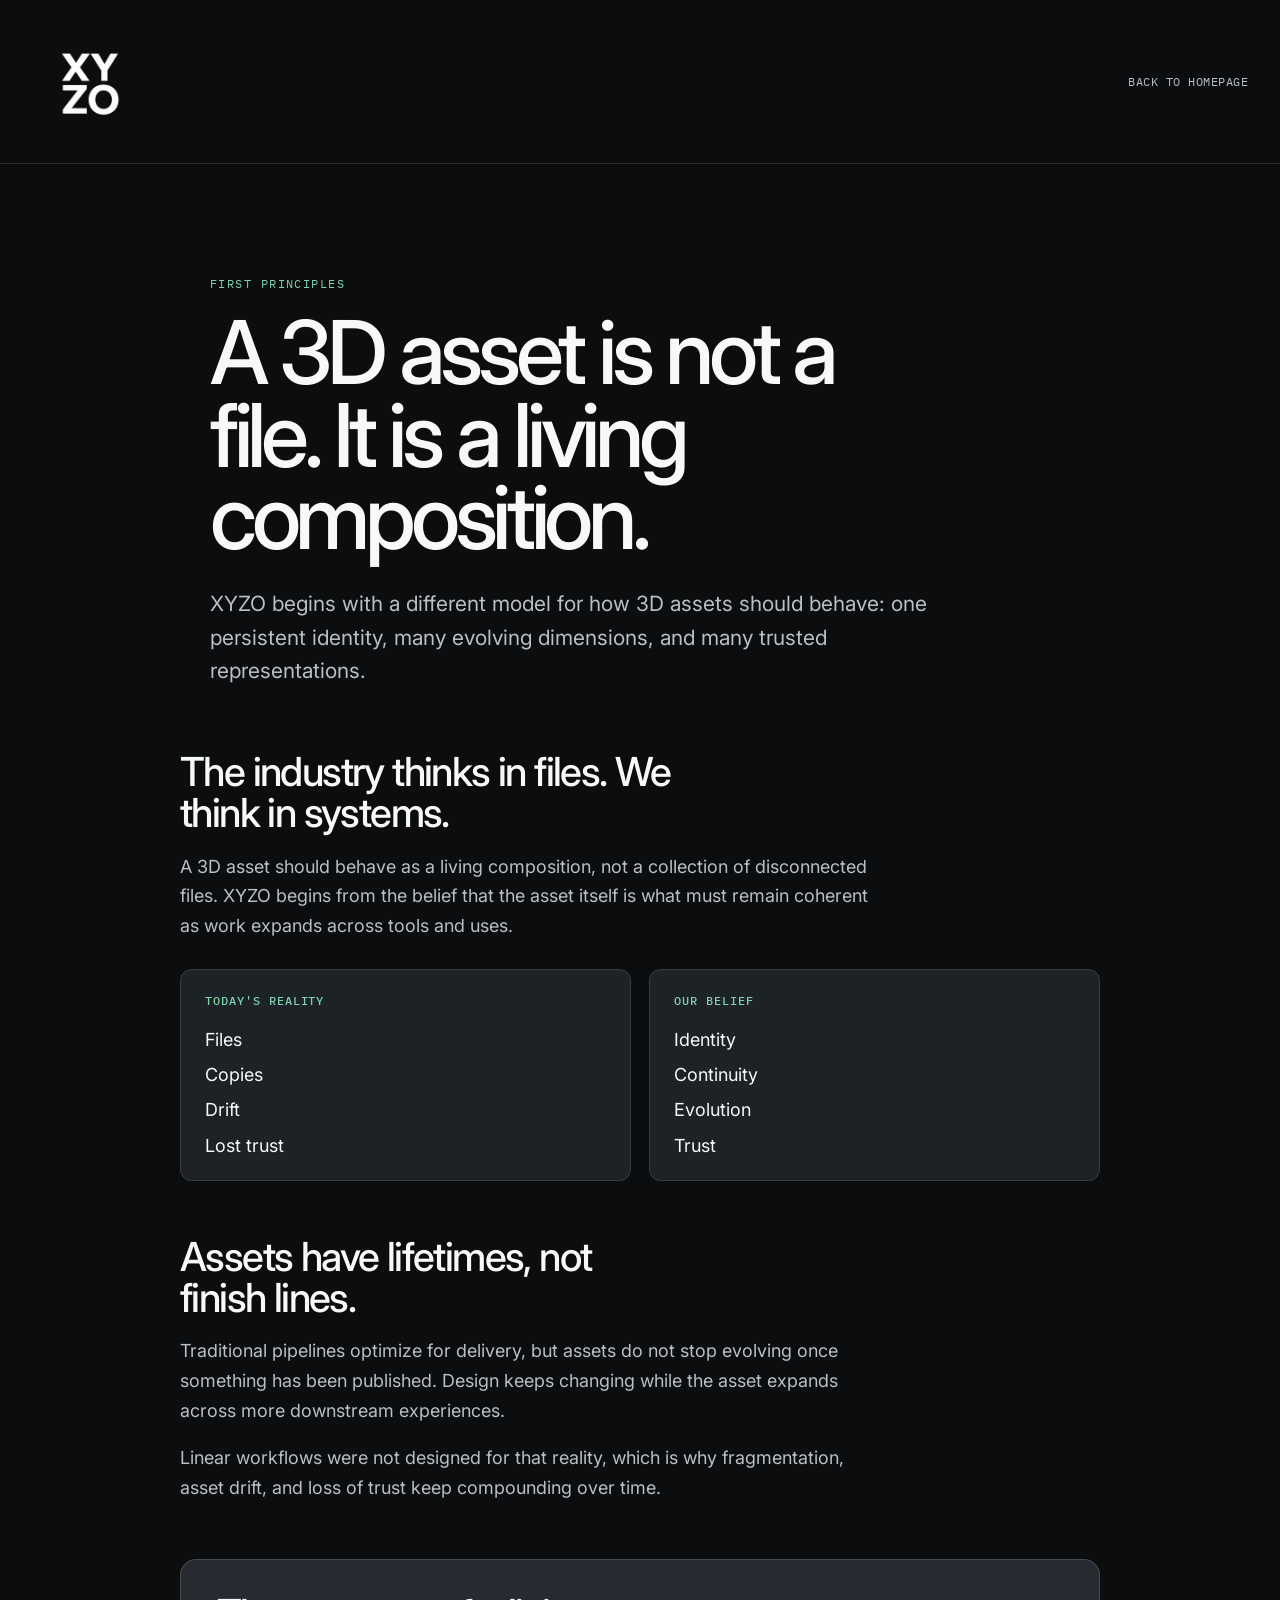
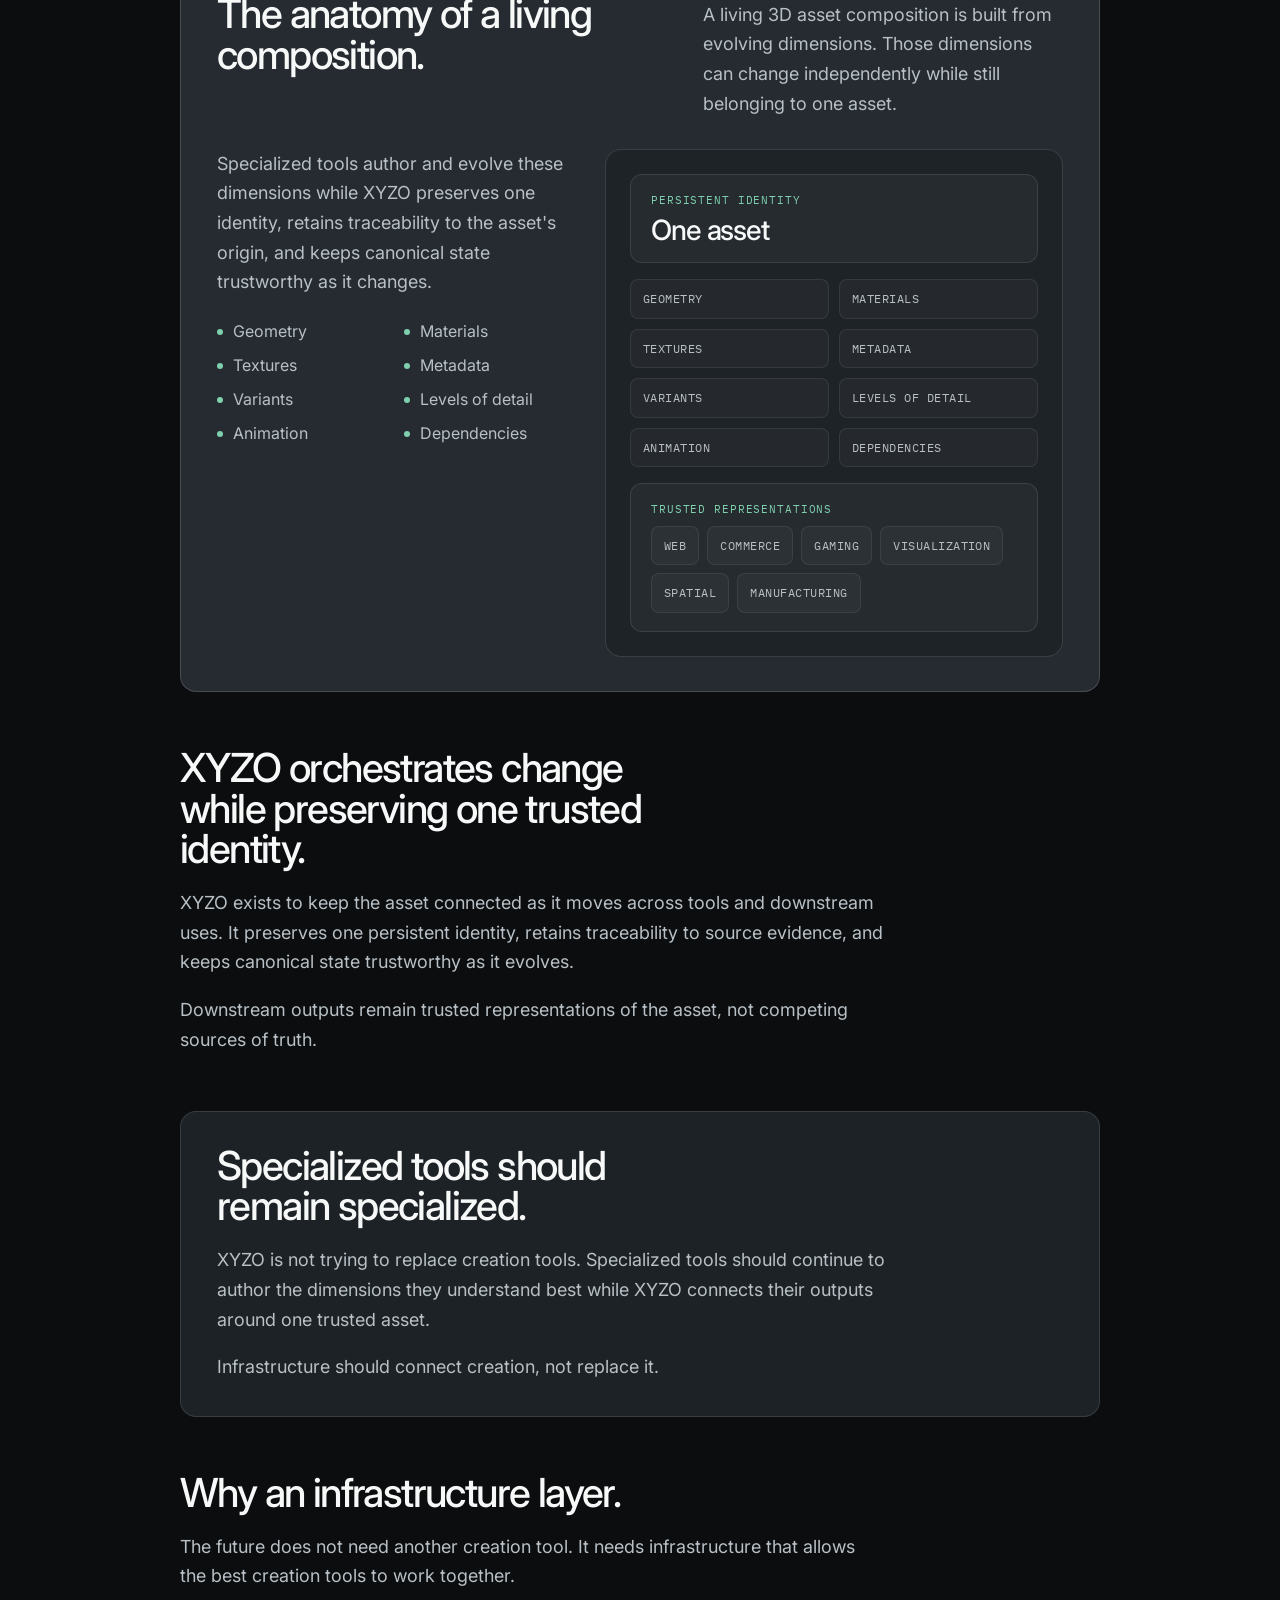
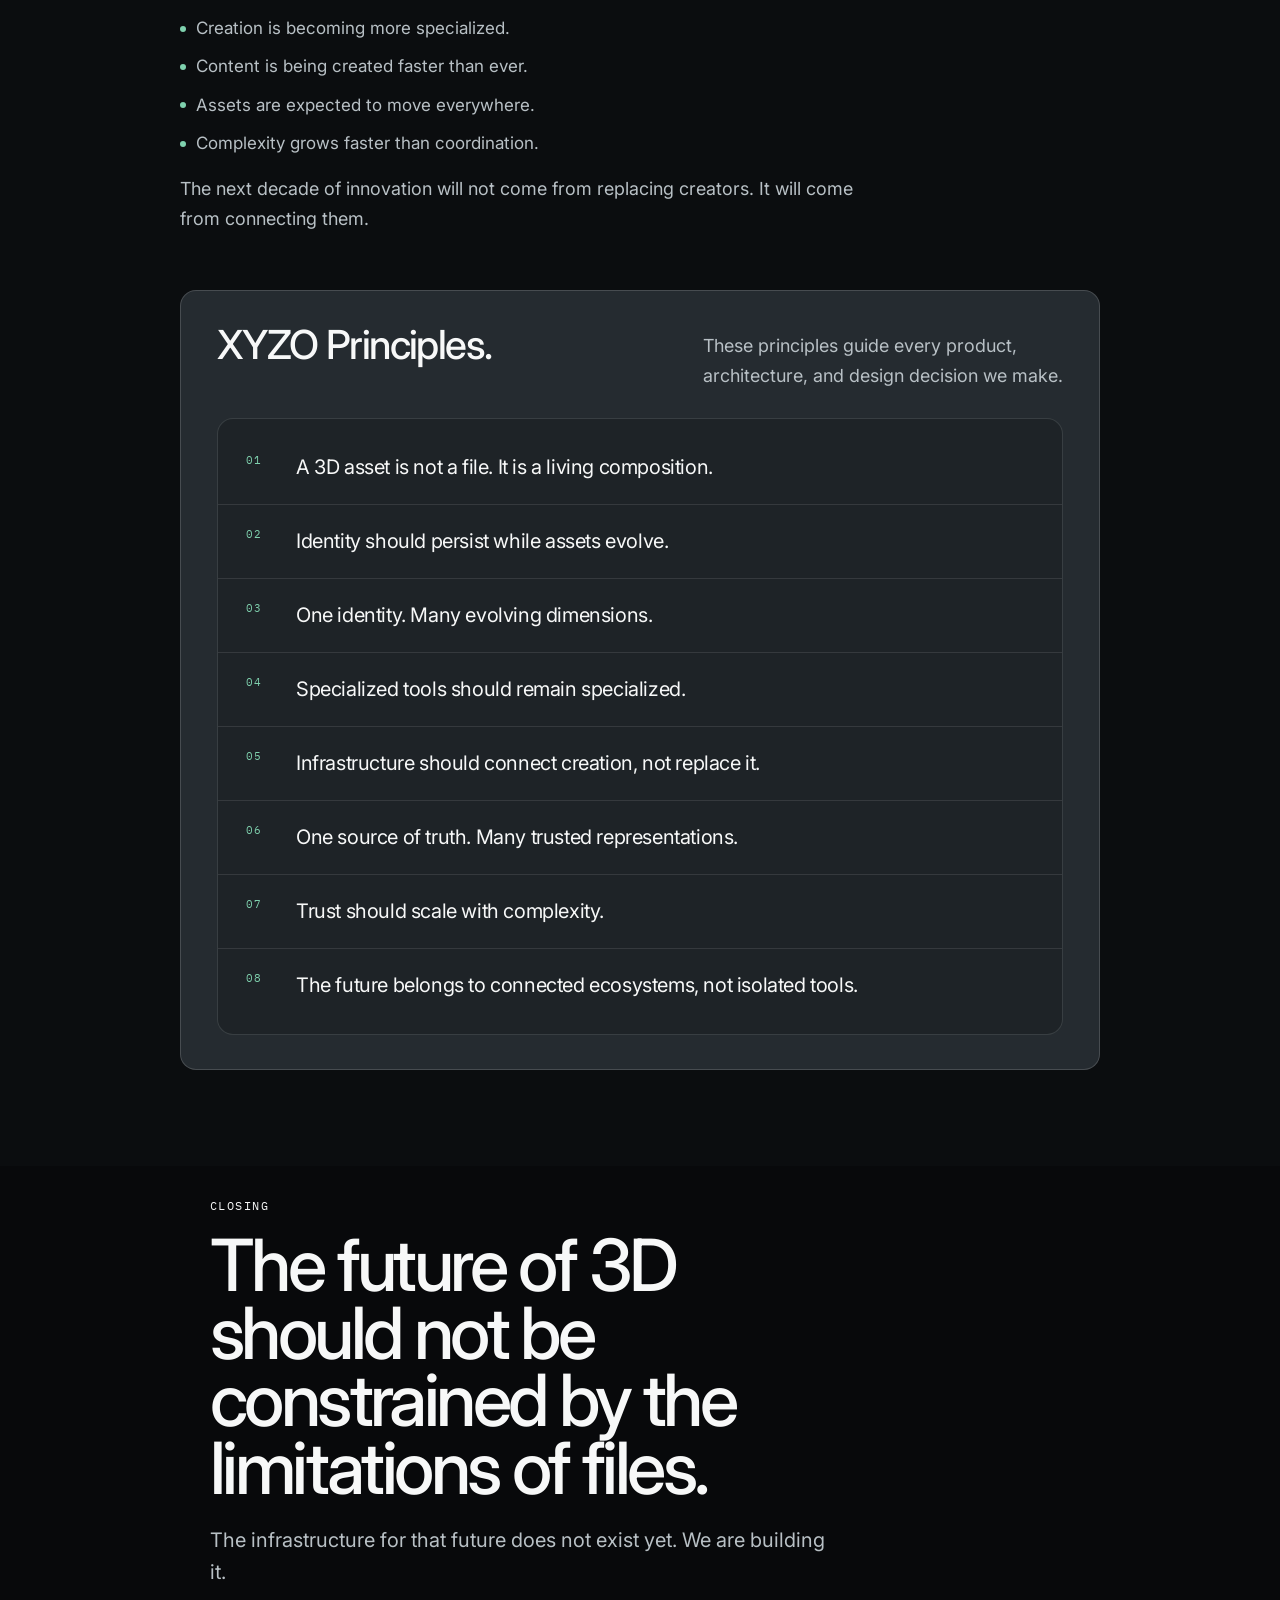
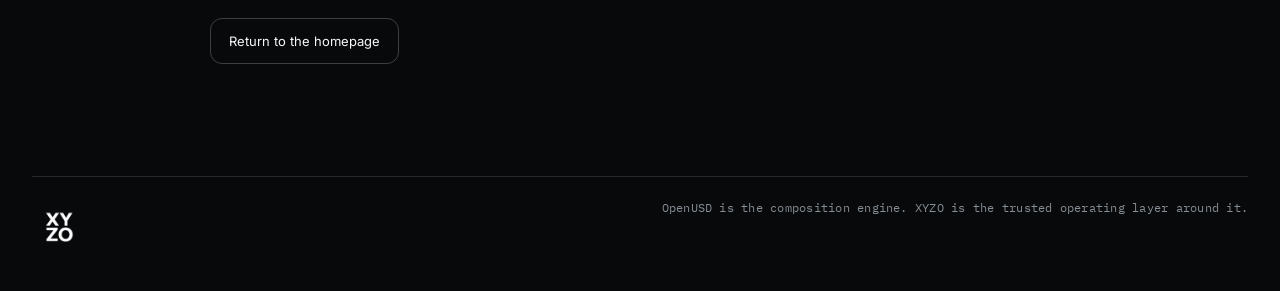
==== principles/index.html @ 0e74990c "Align homepage narrative with final XYZO positioning - Update homepage language to match the final F" ====
<!DOCTYPE html>
<html lang="en">
<head>
  <meta charset="UTF-8" />
  <meta name="viewport" content="width=device-width, initial-scale=1.0" />
  <title>XYZO Principles | A 3D asset is not a file</title>
  <link rel="icon" href="/favicon.ico" sizes="any">
  <link rel="icon" type="image/png" sizes="32x32" href="/favicon-32x32.png">
  <link rel="icon" type="image/png" sizes="16x16" href="/favicon-16x16.png">
  <link rel="apple-touch-icon" sizes="180x180" href="/apple-touch-icon.png">
  <link rel="manifest" href="/site.webmanifest">
  <meta name="theme-color" content="#0B0D0F">
  <meta name="description" content="Explore the first principles behind XYZO's belief that a 3D asset is a living composition with one persistent identity, many evolving dimensions, and many trusted representations.">
  <link rel="preconnect" href="https://fonts.googleapis.com">
  <link rel="preconnect" href="https://fonts.gstatic.com" crossorigin>
  <link href="https://fonts.googleapis.com/css2?family=Inter:wght@400;500;600&display=swap" rel="stylesheet">
  <link rel="stylesheet" href="/resources/styles/site.css">
  <link href="https://fonts.googleapis.com/css2?family=IBM+Plex+Mono:wght@400;500&display=swap" rel="stylesheet">
</head>
<body class="document-page principles-page">
  <header class="document-header">
    <nav class="wrap document-nav" aria-label="Principles page navigation">
      <a href="/" class="document-brand" aria-label="Return to the XYZO homepage">
        <img class="site-logo" src="/resources/images/XYZO_Logo_WHITE_Transp.png" alt="XYZO">
      </a>
      <a class="document-home-link mono" href="/">Back to homepage</a>
    </nav>
  </header>
  <main class="document-main">
    <section class="document-hero">
      <div class="wrap document-hero-inner">
        <div class="eyebrow eyebrow-accent">FIRST PRINCIPLES</div>
        <h1>A 3D asset is not a file. It is a living composition.</h1>
        <p class="document-intro">XYZO begins with a different model for how 3D assets should behave: one persistent identity, many evolving dimensions, and many trusted representations.</p>
      </div>
    </section>

    <section class="document-content">
      <div class="wrap document-content-inner">
        <section class="principles-section">
          <h2>The industry thinks in files. We think in systems.</h2>
          <p>A 3D asset should behave as a living composition, not a collection of disconnected files. XYZO begins from the belief that the asset itself is what must remain coherent as work expands across tools and uses.</p>
          <div class="principles-contrast" aria-label="Contrast between today&apos;s file-centered reality and XYZO&apos;s belief">
            <div class="principles-contrast-group">
              <h3 class="mono">Today&apos;s reality</h3>
              <ul class="principles-bullet-list">
                <li>Files</li>
                <li>Copies</li>
                <li>Drift</li>
                <li>Lost trust</li>
              </ul>
            </div>
            <div class="principles-contrast-group">
              <h3 class="mono">Our belief</h3>
              <ul class="principles-bullet-list">
                <li>Identity</li>
                <li>Continuity</li>
                <li>Evolution</li>
                <li>Trust</li>
              </ul>
            </div>
          </div>
        </section>

        <section class="principles-section">
          <h2>Assets have lifetimes, not finish lines.</h2>
          <p>Traditional pipelines optimize for delivery, but assets do not stop evolving once something has been published. Design keeps changing while the asset expands across more downstream experiences.</p>
          <p>Linear workflows were not designed for that reality, which is why fragmentation, asset drift, and loss of trust keep compounding over time.</p>
        </section>

        <section class="principles-section principles-section-emphasis">
          <div class="principles-section-intro">
            <div>
              <h2>The anatomy of a living composition.</h2>
            </div>
            <p>A living 3D asset composition is built from evolving dimensions. Those dimensions can change independently while still belonging to one asset.</p>
          </div>
          <div class="principles-anatomy">
            <div class="principles-anatomy-copy">
              <p>Specialized tools author and evolve these dimensions while XYZO preserves one identity, retains traceability to the asset&apos;s origin, and keeps canonical state trustworthy as it changes.</p>
              <ul class="principles-dimension-list">
                <li>Geometry</li>
                <li>Materials</li>
                <li>Textures</li>
                <li>Metadata</li>
                <li>Variants</li>
                <li>Levels of detail</li>
                <li>Animation</li>
                <li>Dependencies</li>
              </ul>
            </div>
            <div class="principles-anatomy-figure" role="img" aria-label="One persistent asset identity connected to many evolving dimensions and many trusted downstream representations">
              <div class="principles-anatomy-core">
                <span class="principles-anatomy-core-label mono">Persistent identity</span>
                <strong>One asset</strong>
              </div>
              <ul class="principles-anatomy-dimensions mono" aria-label="Evolving dimensions">
                <li>Geometry</li>
                <li>Materials</li>
                <li>Textures</li>
                <li>Metadata</li>
                <li>Variants</li>
                <li>Levels of detail</li>
                <li>Animation</li>
                <li>Dependencies</li>
              </ul>
              <div class="principles-anatomy-output">
                <span class="principles-anatomy-output-label mono">Trusted representations</span>
                <ul class="principles-output-list mono">
                  <li>Web</li>
                  <li>Commerce</li>
                  <li>Gaming</li>
                  <li>Visualization</li>
                  <li>Spatial</li>
                  <li>Manufacturing</li>
                </ul>
              </div>
            </div>
          </div>
        </section>

        <section class="principles-section">
          <h2>XYZO orchestrates change while preserving one trusted identity.</h2>
          <p>XYZO exists to keep the asset connected as it moves across tools and downstream uses. It preserves one persistent identity, retains traceability to source evidence, and keeps canonical state trustworthy as it evolves.</p>
          <p>Downstream outputs remain trusted representations of the asset, not competing sources of truth.</p>
        </section>

        <section class="principles-section principles-section-surface">
          <h2>Specialized tools should remain specialized.</h2>
          <p>XYZO is not trying to replace creation tools. Specialized tools should continue to author the dimensions they understand best while XYZO connects their outputs around one trusted asset.</p>
          <p>Infrastructure should connect creation, not replace it.</p>
        </section>

        <section class="principles-section">
          <h2>Why an infrastructure layer.</h2>
          <p>The future does not need another creation tool. It needs infrastructure that allows the best creation tools to work together.</p>
          <ul class="principles-change-list">
            <li>Creation is becoming more specialized.</li>
            <li>Content is being created faster than ever.</li>
            <li>Assets are expected to move everywhere.</li>
            <li>Complexity grows faster than coordination.</li>
          </ul>
          <p>The next decade of innovation will not come from replacing creators. It will come from connecting them.</p>
        </section>

        <section class="principles-section principles-section-emphasis principles-principles">
          <div class="principles-section-intro">
            <div>
              <h2>XYZO Principles.</h2>
            </div>
            <p>These principles guide every product, architecture, and design decision we make.</p>
          </div>
          <div class="principles-list-shell">
            <ol class="principles-ordered-list">
              <li>A 3D asset is not a file. It is a living composition.</li>
              <li>Identity should persist while assets evolve.</li>
              <li>One identity. Many evolving dimensions.</li>
              <li>Specialized tools should remain specialized.</li>
              <li>Infrastructure should connect creation, not replace it.</li>
              <li>One source of truth. Many trusted representations.</li>
              <li>Trust should scale with complexity.</li>
              <li>The future belongs to connected ecosystems, not isolated tools.</li>
            </ol>
          </div>
        </section>
      </div>
    </section>

    <section class="document-closing">
      <div class="wrap document-closing-inner">
        <div class="eyebrow">Closing</div>
        <h2>The future of 3D should not be constrained by the limitations of files.</h2>
        <p>The infrastructure for that future does not exist yet. We are building it.</p>
        <a class="document-home-action" href="/">Return to the homepage</a>
      </div>
    </section>
  </main>
  <footer class="document-footer">
    <div class="wrap footer">
      <a href="/" aria-label="Return to the XYZO homepage">
        <img src="/resources/images/XYZO_Logo_WHITE_Transp.png" alt="XYZO">
      </a>
      <span class="mono">OpenUSD is the composition engine. XYZO is the trusted operating layer around it.</span>
    </div>
  </footer>
</body>
</html>
---- resources/styles/site.css ----
/* ============================================================
   CUSTOM PROPERTIES / TOKENS
   ============================================================ */
:root {
  --black: #0B0D0F;
  --graphite: #1D2226;
  --graphite-2: #252B30;
  --white: #F7F8F8;
  --surface: #EEF1F2;
  --blue: #005AA2;
  --green: #7FD1AE;
  --orange: #E36F3F;
  --gray: #A0A4A6;
  --muted: #B8C0C5;
  --ink: #0B0D0F;
  --line: rgba(247, 248, 248, 0.16);
  --mono: "IBM Plex Mono", monospace;
  --sans: Inter, system-ui, -apple-system, BlinkMacSystemFont, "Helvetica Neue", Arial, sans-serif;
  --hero-gutter: clamp(20px, 4.5vw, 76px);
  --hero-measure: 1240px;
  --control-height: 48px;
  --radius-sm: 8px;
  --radius-md: 12px;
  --radius-lg: 16px;
}

/* ============================================================
   RESET AND BASE ELEMENTS
   ============================================================ */
*,
*::before,
*::after {
  box-sizing: border-box;
}

html {
  scroll-behavior: smooth;
}

body {
  margin: 0;
  background: var(--white);
  color: var(--ink);
  font-family: var(--sans);
  -webkit-font-smoothing: antialiased;
  overflow-x: hidden;
}

a {
  color: inherit;
  text-decoration: none;
}

button {
  font: inherit;
}

button,
a,
input {
  outline-offset: 4px;
}

button:focus-visible,
a:focus-visible,
input:focus-visible {
  outline: 2px solid var(--blue);
  outline-offset: 5px;
}

/* ============================================================
   TYPOGRAPHY
   ============================================================ */
h1,
h2,
h3,
p {
  margin: 0;
}

h1 {
  font-size: clamp(58px, 9.5vw, 144px);
  line-height: 0.9;
  letter-spacing: -0.075em;
  font-weight: 600;
}

h2 {
  font-size: clamp(38px, 5.4vw, 78px);
  line-height: 0.98;
  letter-spacing: -0.06em;
  font-weight: 500;
}

h3 {
  font-size: 1rem;
  font-weight: 600;
  line-height: 1.4;
}

p {
  font-size: 1rem;
  line-height: 1.7;
}

.mono {
  font: 12px/1.45 var(--mono);
  letter-spacing: 0.02em;
}

.eyebrow {
  font: 12px/1.4 var(--mono);
  letter-spacing: 0.12em;
  text-transform: uppercase;
}

.eyebrow-accent {
  color: var(--green);
}

/* ============================================================
   SHARED LAYOUT CONTAINERS
   ============================================================ */
.wrap {
  width: min(1240px, calc(100% - 64px));
  margin: auto;
}

/* ============================================================
   HEADER AND NAVIGATION
   ============================================================ */
header {
  position: absolute;
  top: 0;
  left: 0;
  z-index: 5;
  width: 100%;
  padding: 24px 0;
  border-bottom: 1px solid rgba(247, 248, 248, 0.12);
  color: var(--white);
}

.nav {
  display: flex;
  align-items: center;
  justify-content: space-between;
}

header .wrap,
.hero-inner.wrap {
  width: min(var(--hero-measure), calc(100% - (var(--hero-gutter) * 2)));
}

.site-logo {
  width: clamp(112px, 9vw, 132px);
  filter: none;
}

.navlinks {
  display: flex;
  gap: 30px;
  align-items: center;
}

.navlinks a {
  font-size: 13px;
  color: #D8DEE1;
}

.navlinks a:hover {
  color: var(--green);
}

.nav-cta {
  border: 1px solid rgba(247, 248, 248, 0.5);
  border-radius: var(--radius-md);
  padding: 10px 15px;
  font-size: 12px;
}

.nav-cta:hover {
  border-color: var(--green);
  color: var(--green);
}

/* ============================================================
   HERO
   ============================================================ */
.hero {
  position: relative;
  display: flex;
  flex-direction: row;
  align-items: flex-end;
  justify-content: initial;
  min-height: 100svh;
  width: 100%;
  padding: 0;
  gap: 0;
  background: var(--black);
  color: var(--white);
  text-align: left;
}

.hero video {
  position: absolute;
  inset: 0;
  width: 100%;
  height: 100%;
  object-fit: cover;
  opacity: 0.44;
  filter: contrast(1.03) saturate(0.7);
}

.hero::after {
  content: "";
  position: absolute;
  inset: 0;
  background: linear-gradient(
    90deg,
    rgba(11, 13, 15, 0.86) 0%,
    rgba(11, 13, 15, 0.8) 28%,
    rgba(11, 13, 15, 0.66) 56%,
    rgba(11, 13, 15, 0.4) 78%,
    rgba(11, 13, 15, 0.24) 100%
  );
}

.hero-inner {
  position: relative;
  z-index: 1;
  width: 100%;
  padding: clamp(146px, 17vh, 176px) 0 clamp(110px, 14vh, 138px);
}

.hero-kicker {
  display: flex;
  align-items: center;
  gap: 10px;
  margin-bottom: 28px;
  color: var(--green);
  white-space: nowrap;
}

.marker {
  display: inline-block;
  width: 7px;
  height: 7px;
  background: var(--green);
  border-radius: 50%;
}

.hero h1 {
  max-width: 10.75ch;
  margin: 0 0 26px;
  font-size: clamp(54px, 8vw, 132px);
  line-height: 0.92;
  letter-spacing: -0.058em;
  text-wrap: balance;
}

.hero h1 span {
  display: block;
  color: var(--green);
}

.hero-foot {
  display: flex;
  justify-content: flex-start;
  align-items: flex-start;
  max-width: 100%;
  margin-bottom: 0;
  gap: clamp(18px, 3vw, 34px);
}

.hero-copy {
  display: flex;
  flex-direction: column;
  width: auto;
  max-width: 36ch;
  color: var(--muted);
  font-size: 17px;
  line-height: 1.55;
  gap: 0.12em;
}

.hero-copy strong {
  display: block;
  margin-bottom: 0.18em;
  color: var(--muted);
  font-weight: 500;
}

.hero-copy span {
  display: block;
}

.scroll-note {
  margin-top: 16px;
  color: var(--gray);
  opacity: 0.82;
  white-space: nowrap;
}

/* ============================================================
   FORM
   ============================================================ */
.hero .signup {
  width: min(100%, 640px);
  margin-top: clamp(28px, 3.2vw, 36px);
  padding: 24px;
  border: 1px solid rgba(255, 255, 255, 0.12);
  border-radius: var(--radius-md);
  background: rgba(34, 38, 42, 0.46);
  backdrop-filter: blur(4px);
}

.hero .signup-form {
  display: block;
  max-width: 570px;
  margin-top: 0;
}

.hero .signup-field {
  display: flex;
  flex-direction: column;
  gap: 8px;
}

.hero .signup-controls {
  display: grid;
  grid-template-columns: minmax(0, 1fr) auto;
  align-items: stretch;
  gap: 10px;
}

.hero .signup-field label {
  color: var(--gray);
}

.hero .signup-controls input,
.hero .signup-controls button {
  box-sizing: border-box;
  height: var(--control-height);
  min-height: var(--control-height);
  margin: 0;
}

.hero .signup-controls input {
  width: 100%;
  border: 1px solid rgba(247, 248, 248, 0.3);
  border-radius: var(--radius-sm);
  background: rgba(24, 27, 30, 0.68);
  color: var(--white);
  padding: 0 14px;
  font: 14px var(--sans);
  line-height: normal;
  appearance: none;
}

.hero .signup-controls input::placeholder {
  color: var(--gray);
}

.hero .signup-controls button {
  padding: 0 16px;
  border: 1px solid rgba(255, 255, 255, 0.14);
  border-radius: var(--radius-sm);
  background: rgba(115, 120, 126, 0.52);
  color: rgba(255, 255, 255, 0.92);
  cursor: pointer;
  display: inline-flex;
  align-items: center;
  justify-content: center;
  font-size: 13px;
  line-height: normal;
  white-space: nowrap;
}

.hero .signup-controls button:hover {
  background: rgba(135, 140, 146, 0.62);
}

.hero .signup-controls button:active {
  background: rgba(95, 100, 106, 0.56);
}

.hero .signup-controls button:disabled {
  background: rgba(95, 100, 106, 0.34);
  border-color: rgba(255, 255, 255, 0.1);
  color: rgba(255, 255, 255, 0.62);
  cursor: not-allowed;
}

.hero .audit-note {
  margin: 10px 0 0;
  color: var(--gray);
}

.hero .thank-you {
  display: none;
  margin: 10px 0 0;
  color: var(--green);
}

/* ============================================================
   CONTENT SECTIONS
   ============================================================ */
.light {
  background: var(--white);
  padding: 150px 0;
}

.dark {
  background: var(--black);
  color: var(--white);
}

.problem {
  display: grid;
  grid-template-columns: 1fr 1fr;
  gap: 11vw;
  align-items: start;
}

.problem h2,
.canonical h2 {
  margin: 18px 0 0;
}

.problem h2 {
  max-width: 18ch;
}

.problem-heading-line {
  display: block;
}

.problem-heading-pair {
  display: inline-block;
}

.problem-copy {
  max-width: 470px;
  padding-top: 20px;
}

.problem-copy p {
  margin: 0;
  color: #4E565C;
  font-size: 19px;
  line-height: 1.55;
}

.rule {
  margin-top: 50px;
  padding-top: 18px;
  border-top: 1px solid #C9CFD2;
  color: #4E565C;
}

.rule strong {
  display: block;
  margin-bottom: 10px;
  color: var(--ink);
  font-size: 16px;
  font-weight: 500;
}

.canonical {
  position: relative;
  overflow: hidden;
  padding: 150px 0 120px;
}

.canonical-intro {
  display: grid;
  grid-template-columns: 1fr 1fr;
  gap: 11vw;
  margin-bottom: 90px;
}

.canonical h2 {
  max-width: 18ch;
}

.canonical-heading-line {
  display: block;
}

.canonical-heading-detail {
  max-width: 100%;
}

.canonical-heading-pair {
  display: inline-block;
}

.canonical-intro p {
  max-width: 470px;
  margin: 44px 0 0;
  color: var(--muted);
  font-size: 18px;
  line-height: 1.6;
}

.loop {
  padding: 8px 0 44px;
  background: var(--black);
}

.stage {
  display: grid;
  grid-template-columns: minmax(280px, 0.7fr) minmax(0, 1.3fr);
  gap: clamp(24px, 3.4vw, 44px);
  align-items: start;
  min-height: 0;
  padding: clamp(56px, 7vw, 104px) 0;
  border-top: 1px solid var(--line);
}

.stage:first-child {
  border-top: 0;
}

.stage-copy {
  display: flex;
  flex-direction: column;
  align-items: flex-start;
  max-width: 33rem;
}

.stage-meta {
  display: flex;
  flex-direction: column;
  align-items: flex-start;
  gap: 4px;
  margin-bottom: 20px;
}

.stage-label {
  color: var(--white);
  font-size: 12px;
  letter-spacing: 0.08em;
  text-transform: uppercase;
}

.stage-status {
  color: var(--green);
  font-size: 11px;
  letter-spacing: 0.08em;
  text-transform: uppercase;
}

.stage-status-dev {
  color: var(--gray);
}

.stage h2 {
  margin: 0 0 24px;
  font-size: clamp(44px, 7vw, 96px);
  letter-spacing: -0.07em;
  line-height: 0.9;
  font-weight: 500;
}

.stage p {
  max-width: 37ch;
  margin: 0;
  color: var(--muted);
  font-size: 18px;
  line-height: 1.6;
}

.stage-media {
  display: flex;
  flex-direction: column;
  gap: 14px;
  min-width: 0;
  align-self: start;
}

.identity {
  display: inline-flex;
  align-items: center;
  gap: 9px;
  margin-bottom: 25px;
  padding: 9px 12px;
  border: 1px solid rgba(127, 209, 174, 0.48);
  border-radius: 999px;
  background: rgba(29, 34, 38, 0.78);
  color: var(--green);
}

.interlude {
  padding: 145px 0;
  background: var(--surface);
  color: var(--ink);
}

.interlude-inner {
  display: grid;
  grid-template-columns: 1fr 1.1fr;
  gap: 12vw;
  align-items: center;
}

.interlude h2 {
  margin: 18px 0;
  font-size: clamp(42px, 6vw, 88px);
  line-height: 0.95;
  letter-spacing: -0.07em;
  font-weight: 500;
  max-width: 11ch;
}

.state-heading-line {
  display: block;
}

.state-heading-pair {
  display: inline-block;
}

.interlude p {
  max-width: 440px;
  color: #4E565C;
  font-size: 18px;
  line-height: 1.6;
}

.evidence {
  padding: 150px 0;
  background: var(--black);
  color: var(--white);
}

.evidence-head {
  display: flex;
  justify-content: space-between;
  align-items: end;
  gap: 40px;
  margin-bottom: 60px;
}

.evidence h2,
.category h2 {
  margin: 18px 0 0;
  font-size: clamp(40px, 5.5vw, 76px);
  letter-spacing: -0.065em;
  line-height: 0.95;
  font-weight: 500;
}

.category h2 {
  max-width: 14ch;
}

.category-heading-line {
  display: block;
}

.category-heading-pair {
  display: inline-block;
}

.evidence-head p {
  max-width: 360px;
  color: var(--muted);
  line-height: 1.55;
}

.category {
  padding: 150px 0;
  background: var(--white);
}

.category-intro {
  display: grid;
  grid-template-columns: 1fr 1fr;
  gap: 11vw;
  margin-bottom: 74px;
}

.category-intro p {
  max-width: 440px;
  margin-top: 48px;
  color: #4E565C;
  font-size: 18px;
  line-height: 1.6;
}

.boundaries {
  border-top: 1px solid #C9CFD2;
}

.boundary {
  display: grid;
  grid-template-columns: 1fr 1fr;
  gap: 11vw;
  padding: 27px 0;
  border-bottom: 1px solid #C9CFD2;
}

.boundary h3 {
  margin: 0;
  font-size: 20px;
  font-weight: 500;
}

.boundary p {
  max-width: 500px;
  margin: 0;
  color: #4E565C;
  line-height: 1.55;
}

.boundary p strong {
  color: var(--ink);
  font-weight: 500;
}

.three-ways {
  padding: 140px 0 150px;
  background: var(--black);
  color: var(--white);
}

.three-ways-intro {
  display: grid;
  grid-template-columns: 1fr 1fr;
  gap: 11vw;
  margin-bottom: 50px;
}

.three-ways-intro p {
  max-width: 460px;
  margin-top: 48px;
  color: var(--muted);
  font-size: 18px;
  line-height: 1.6;
}

.three-ways h2 {
  color: var(--white);
}

.three-ways-list {
  border: 1px solid var(--line);
  border-radius: var(--radius-lg);
  background: var(--graphite);
  overflow: hidden;
}

.three-ways-row {
  display: grid;
  grid-template-columns: minmax(160px, 220px) minmax(0, 1fr);
  gap: 36px;
  padding: 31px 34px;
  align-items: start;
}

.three-ways-row + .three-ways-row {
  border-top: 1px solid var(--line);
}

.three-ways-label {
  margin: 0;
  color: var(--green);
  font-size: 11px;
  line-height: 1.5;
  letter-spacing: 0.08em;
  text-transform: uppercase;
}

.three-ways-copy {
  max-width: 700px;
}

.three-ways-primary,
.three-ways-secondary {
  margin: 0;
}

.three-ways-primary {
  color: var(--white);
  font-size: 22px;
  line-height: 1.45;
  letter-spacing: -0.02em;
}

.three-ways-secondary {
  margin-top: 12px;
  color: var(--muted);
  font-size: 17px;
  line-height: 1.55;
}

.three-ways-closing {
  max-width: 580px;
  margin: 36px auto 0;
  color: var(--white);
  font-size: 28px;
  line-height: 1.25;
  letter-spacing: -0.03em;
  text-align: center;
}

/* ============================================================
   DIAGRAMS AND EVIDENCE
   ============================================================ */
.asset-model {
  position: relative;
  --model-number-col: 118px;
  --model-rail-gap: 18px;
  --model-node-size: 13px;
  --model-row-gap: 18px;
  min-height: 410px;
  padding: 42px 42px 46px;
  border: 1px solid var(--line);
  border-radius: var(--radius-lg);
  background: var(--graphite);
}

.model-line {
  position: absolute;
  left: calc(42px + var(--model-number-col) + var(--model-rail-gap) - 0.5px);
  top: 84px;
  bottom: 84px;
  width: 1px;
  background: var(--green);
}

.model-row {
  position: relative;
  display: grid;
  grid-template-columns: var(--model-number-col) minmax(0, 620px);
  gap: var(--model-row-gap);
  align-items: start;
  margin: 0 0 34px;
  justify-content: start;
}

.model-row:last-child {
  margin-bottom: 0;
}

.model-row > div {
  position: relative;
  max-width: 620px;
  padding-left: 22px;
}

.model-dot {
  position: absolute;
  top: 5px;
  left: calc((var(--model-row-gap) * -1) - (var(--model-node-size) / 2));
  width: var(--model-node-size);
  height: var(--model-node-size);
  border: 2px solid var(--green);
  border-radius: 50%;
  background: var(--graphite);
}

.model-row h3 {
  margin: 0;
  color: var(--white);
  font-size: 16px;
  font-weight: 500;
  line-height: 1.35;
}

.model-row p {
  max-width: 600px;
  margin: 6px 0 0;
  color: var(--muted);
  font-size: 16px;
  line-height: 1.62;
}

.model-row:first-of-type p {
  color: var(--green);
}

.placeholder {
  position: relative;
  display: flex;
  align-items: center;
  justify-content: center;
  overflow: hidden;
  min-height: 340px;
  height: min(60vw, 570px);
  border: 1px solid rgba(247, 248, 248, 0.25);
  border-radius: var(--radius-lg);
  background: var(--graphite);
}

.placeholder::before,
.placeholder::after {
  content: "";
  position: absolute;
  background: rgba(247, 248, 248, 0.11);
}

.placeholder::before {
  top: 50%;
  left: 8%;
  right: 8%;
  height: 1px;
}

.placeholder::after {
  top: 8%;
  bottom: 8%;
  left: 50%;
  width: 1px;
}

.placeholder-label {
  position: relative;
  z-index: 1;
  max-width: 310px;
  padding: 16px;
  border: 1px solid rgba(247, 248, 248, 0.3);
  border-radius: var(--radius-md);
  background: rgba(11, 13, 15, 0.88);
  color: var(--muted);
  text-align: center;
}

.placeholder-label strong {
  display: block;
  margin-bottom: 5px;
  color: var(--white);
  font-weight: 400;
}

.product-evidence {
  margin: 0;
}

.product-evidence-caption {
  color: var(--gray);
  margin-bottom: 10px;
}

.product-evidence-frame {
  display: flex;
  align-items: center;
  justify-content: center;
  overflow: hidden;
  border: 1px solid rgba(247, 248, 248, 0.2);
  border-radius: var(--radius-md);
  background: rgba(11, 13, 15, 0.32);
}

.product-evidence-image {
  display: block;
  width: 100%;
  max-width: 100%;
  height: auto;
  max-height: 100%;
}

.product-evidence-primary + .product-evidence-grid {
  margin-top: 16px;
}

.product-evidence-grid {
  display: grid;
  grid-template-columns: repeat(2, minmax(0, 1fr));
  gap: 14px;
}

.caption {
  margin-top: 2px;
  color: var(--gray);
}

.status {
  display: inline-block;
  margin-left: 12px;
  color: var(--green);
}

.status.dev {
  color: var(--orange);
}

.stage-media .product-evidence-caption {
  margin-top: 8px;
  margin-bottom: 0;
}

.stage-media .product-evidence-frame {
  background: rgba(11, 13, 15, 0.4);
}

.stage-media .product-evidence-primary .product-evidence-frame {
  min-height: clamp(300px, 38vw, 520px);
}

.stage-media .product-evidence-primary + .product-evidence-grid {
  margin-top: 0;
}

.stage-media .product-evidence-grid {
  gap: 12px;
}

.compose-evidence-video {
  width: 100%;
  height: 100%;
  object-fit: contain;
  object-position: center center;
}

.compose-evidence-copy {
  display: flex;
  flex-direction: column;
  gap: 8px;
  margin-top: 8px;
}

.compose-evidence-title {
  color: var(--white);
  font-size: 12px;
  line-height: 1.4;
  letter-spacing: 0.08em;
}

.compose-evidence-description {
  margin: 0;
  max-width: 62ch;
  color: var(--muted);
  font-size: 16px;
  line-height: 1.6;
}

.stage-media .placeholder {
  min-height: clamp(280px, 34vw, 440px);
  height: auto;
}

.normalize-gallery {
  --normalize-title-min-height: calc(1 * 1lh);
  --normalize-description-min-height: calc(4 * 1lh);
  --normalize-copy-min-height: calc(var(--normalize-title-min-height) + 8px + var(--normalize-description-min-height));
  display: flex;
  flex-direction: column;
  gap: 14px;
}

.normalize-gallery-display {
  position: relative;
  aspect-ratio: 1922 / 1112;
  overflow: hidden;
  border-radius: var(--radius-lg);
}

.normalize-gallery-view[hidden] {
  display: none;
}

.normalize-gallery-view {
  position: absolute;
  inset: 0;
  display: flex;
  align-items: center;
  justify-content: center;
  width: 100%;
  height: 100%;
  opacity: 0;
  visibility: hidden;
  pointer-events: none;
  z-index: 0;
}

.normalize-gallery-view.is-active {
  display: flex;
  opacity: 1;
  visibility: visible;
  pointer-events: auto;
  z-index: 1;
}

.normalize-gallery-display .product-evidence,
.normalize-gallery-display .product-evidence-frame,
.normalize-gallery-view .normalize-structure-panel {
  width: 100%;
  height: 100%;
}

.normalize-gallery-display .product-evidence {
  display: flex;
  align-items: center;
  justify-content: center;
  border-radius: inherit;
  overflow: hidden;
}

.normalize-gallery-display .product-evidence-frame {
  min-height: 0;
  overflow: hidden;
  border-radius: inherit;
}

.normalize-gallery-display .product-evidence-image {
  width: 100%;
  height: 100%;
  object-fit: contain;
  object-position: center center;
  border-radius: inherit;
}

.normalize-gallery-view .normalize-structure-panel {
  border-radius: inherit;
  overflow: hidden;
}

.normalize-gallery-copy {
  display: flex;
  flex-direction: column;
  gap: 8px;
  min-height: var(--normalize-copy-min-height);
}

.normalize-gallery-title {
  min-height: var(--normalize-title-min-height);
  color: var(--white);
  font-size: 12px;
  line-height: 1.4;
  letter-spacing: 0.08em;
  text-transform: uppercase;
}

.normalize-gallery-description {
  min-height: var(--normalize-description-min-height);
  margin: 0;
  max-width: 62ch;
  color: var(--muted);
  font-size: 16px;
  line-height: 1.6;
}

.normalize-gallery-selectors {
  display: grid;
  grid-template-columns: repeat(4, minmax(0, 1fr));
  gap: 12px;
}

.normalize-gallery-trigger {
  display: grid;
  grid-template-columns: 88px minmax(0, 1fr);
  gap: 12px;
  align-items: center;
  width: 100%;
  padding: 12px;
  border: 1px solid rgba(247, 248, 248, 0.14);
  border-radius: var(--radius-md);
  background: rgba(29, 34, 38, 0.62);
  color: var(--white);
  text-align: left;
  cursor: pointer;
}

.normalize-gallery-trigger:hover {
  border-color: rgba(247, 248, 248, 0.28);
  background: rgba(39, 44, 49, 0.78);
}

.normalize-gallery-trigger.is-active {
  border-color: rgba(127, 209, 174, 0.58);
  background: rgba(24, 31, 33, 0.92);
}

.normalize-gallery-trigger-preview {
  display: flex;
  flex-direction: column;
  justify-content: center;
  min-height: 76px;
  overflow: hidden;
  border: 1px solid rgba(247, 248, 248, 0.14);
  border-radius: var(--radius-sm);
  background: rgba(11, 13, 15, 0.62);
}

.normalize-gallery-trigger-image img {
  display: block;
  width: 100%;
  height: 100%;
  object-fit: cover;
}

.normalize-gallery-trigger-panel {
  gap: 6px;
  padding: 10px 11px;
}

.normalize-gallery-trigger-row {
  color: var(--muted);
  font-size: 11px;
  line-height: 1.25;
  white-space: nowrap;
}

.normalize-gallery-trigger-copy {
  display: flex;
  flex-direction: column;
  gap: 4px;
  min-width: 0;
}

.normalize-gallery-trigger-title {
  color: var(--white);
  font-size: 14px;
  font-weight: 500;
  line-height: 1.35;
}

.normalize-gallery-trigger-meta {
  color: var(--gray);
}

.normalize-gallery-trigger[data-normalize-target="asset"] .normalize-gallery-trigger-image img,
.normalize-gallery-view[data-normalize-view="asset"] .product-evidence-image {
  object-fit: contain;
  object-position: center;
}

.normalize-structure-panel {
  width: 100%;
  height: 100%;
  display: flex;
  flex-direction: column;
  justify-content: flex-start;
  gap: clamp(16px, 2vw, 22px);
  padding: clamp(18px, 2.2vw, 24px);
  border: 1px solid rgba(247, 248, 248, 0.18);
  border-radius: var(--radius-lg);
  background:
    linear-gradient(180deg, rgba(37, 43, 48, 0.94) 0%, rgba(24, 29, 33, 0.96) 100%);
}

.normalize-structure-header {
  display: flex;
  justify-content: space-between;
  gap: 10px;
  align-items: center;
  flex-wrap: wrap;
}

.normalize-structure-badge {
  color: var(--green);
  font-size: 11px;
  letter-spacing: 0.08em;
  text-transform: uppercase;
}

.normalize-structure-name {
  color: rgba(247, 248, 248, 0.9);
  font-size: 14px;
}

.normalize-structure-list {
  display: grid;
  flex: 1 1 auto;
  min-height: 0;
  gap: 10px;
}

.normalize-structure-row {
  display: grid;
  grid-template-columns: minmax(0, 220px) minmax(0, 1fr);
  gap: 14px;
  align-items: center;
  min-height: 0;
  padding: 12px 14px;
  border: 1px solid rgba(247, 248, 248, 0.08);
  border-radius: var(--radius-sm);
  background: rgba(11, 13, 15, 0.26);
}

.normalize-structure-panel-root .normalize-structure-list {
  grid-template-rows: repeat(4, minmax(0, 1fr));
}

.normalize-structure-panel-content .normalize-structure-list {
  grid-template-rows: repeat(6, minmax(0, 1fr));
}

.normalize-node {
  display: inline-flex;
  align-items: center;
  color: var(--white);
  font-size: 14px;
}

.normalize-node-folder::before,
.normalize-node-file::before {
  display: inline-flex;
  align-items: center;
  justify-content: center;
  width: 18px;
  margin-right: 8px;
  color: var(--green);
}

.normalize-node-folder::before {
  content: "▣";
}

.normalize-node-file::before {
  content: "—";
}

.normalize-node-detail {
  color: var(--gray);
  font-size: 14px;
  line-height: 1.45;
}

.sync-media {
  gap: 12px;
}

.sync-gallery {
  --sync-title-min-height: calc(1 * 1lh);
  --sync-description-min-height: calc(3 * 1lh);
  --sync-copy-min-height: calc(var(--sync-title-min-height) + 8px + var(--sync-description-min-height));
  display: flex;
  flex-direction: column;
  gap: 18px;
}

.sync-gallery-nav {
  display: flex;
  flex-direction: column;
  gap: 12px;
  width: 100%;
  margin-top: 24px;
}

.sync-gallery-label {
  color: var(--gray);
}

.sync-gallery-controls {
  display: flex;
  flex-direction: column;
  gap: 10px;
}

.sync-gallery-button {
  position: relative;
  display: grid;
  grid-template-columns: 34px minmax(0, 1fr);
  gap: 12px;
  align-items: center;
  width: 100%;
  padding: 14px;
  border: 1px solid rgba(247, 248, 248, 0.14);
  border-radius: var(--radius-md);
  background: rgba(29, 34, 38, 0.62);
  color: var(--white);
  text-align: left;
  cursor: pointer;
}

.sync-gallery-button::before {
  content: "";
  position: absolute;
  top: 12px;
  bottom: 12px;
  left: 0;
  width: 3px;
  border-radius: 0 3px 3px 0;
  background: transparent;
}

.sync-gallery-button:hover {
  border-color: rgba(247, 248, 248, 0.28);
  background: rgba(39, 44, 49, 0.78);
}

.sync-gallery-button.is-active {
  border-color: rgba(127, 209, 174, 0.36);
  background: rgba(24, 31, 33, 0.9);
}

.sync-gallery-button.is-active::before {
  background: var(--green);
}

.sync-gallery-button-step {
  color: var(--gray);
}

.sync-gallery-button-copy {
  display: flex;
  flex-direction: column;
  gap: 3px;
  min-width: 0;
}

.sync-gallery-button-label {
  color: var(--white);
  font-size: 14px;
  line-height: 1.35;
}

.sync-gallery-display {
  min-width: 0;
}

.sync-gallery-figure {
  display: flex;
  flex-direction: column;
  gap: 12px;
}

.sync-gallery-frame {
  width: 100%;
  aspect-ratio: 1922 / 1112;
  overflow: hidden;
}

.sync-gallery-image {
  width: 100%;
  height: 100%;
  object-fit: contain;
  object-position: center;
}

.sync-gallery-copy {
  display: flex;
  flex-direction: column;
  gap: 8px;
  min-height: var(--sync-copy-min-height);
}

.sync-gallery-title {
  min-height: var(--sync-title-min-height);
  color: var(--white);
  font-size: 12px;
  line-height: 1.4;
  letter-spacing: 0.08em;
  text-transform: uppercase;
}

.sync-gallery-description {
  min-height: var(--sync-description-min-height);
  margin: 0;
  max-width: 62ch;
  color: var(--muted);
  font-size: 16px;
  line-height: 1.6;
}

.sync-gallery-expansion {
  display: flex;
  flex-direction: column;
  gap: 12px;
  padding-top: 6px;
}

.sync-gallery-expansion-description {
  max-width: 58ch;
  color: var(--gray);
  font-size: 15px;
  line-height: 1.55;
}

.sync-gallery-expansion-items {
  display: flex;
  flex-wrap: wrap;
  gap: 10px;
}

.sync-gallery-expansion-item {
  display: inline-flex;
  align-items: center;
  padding: 9px 12px;
  border: 1px solid rgba(247, 248, 248, 0.12);
  border-radius: var(--radius-md);
  background: rgba(29, 34, 38, 0.42);
  color: var(--muted);
  font: 12px/1.4 var(--mono);
}

.timeline {
  position: relative;
  padding: 30px 0 26px;
  border-top: 1px solid #A0A4A6;
  border-bottom: 1px solid #A0A4A6;
}

.timeline-main {
  position: absolute;
  top: 77px;
  left: 0;
  right: 0;
  height: 3px;
  background: var(--green);
}

.timeline-origin {
  position: absolute;
  top: 60px;
  left: 0;
  right: 10%;
  height: 1px;
  border-top: 1px dashed #A0A4A6;
}

.timeline-node {
  position: relative;
  z-index: 1;
  display: flex;
  justify-content: space-between;
}

.node {
  width: 16px;
  height: 16px;
  border: 4px solid var(--surface);
  border-radius: 50%;
  background: var(--blue);
}

.node:first-child {
  background: var(--green);
}

.timeline-labels {
  display: flex;
  justify-content: space-between;
  margin-top: 42px;
  color: #4E565C;
}

.timeline-labels span {
  max-width: 78px;
  font: 11px var(--mono);
}

.branches {
  display: flex;
  justify-content: flex-end;
  gap: 28px;
  padding-top: 34px;
  color: #747C82;
}

.branch {
  max-width: 130px;
  padding-left: 10px;
  border-left: 1px solid #A0A4A6;
  font: 11px/1.4 var(--mono);
}

.evidence-frame {
  padding: 18px;
  border: 1px solid var(--line);
  border-radius: var(--radius-md);
}

.evidence-frame .product-evidence-frame {
  border-radius: var(--radius-lg);
  min-height: 520px;
}

/* ============================================================
   CTA / FOOTER
   ============================================================ */
.closing {
  padding: 175px 0 110px;
  background: var(--black);
  color: var(--white);
}

.closing-inner {
  display: flex;
  justify-content: space-between;
  align-items: end;
  gap: 60px;
}

.closing h2 {
  max-width: 13ch;
  margin: 18px 0 0;
  font-size: clamp(52px, 8vw, 120px);
  line-height: 0.88;
  letter-spacing: -0.08em;
  font-weight: 500;
  text-wrap: balance;
}

.closing-heading-line {
  display: block;
}

.closing-heading-pair {
  display: inline-block;
}

.closing p {
  max-width: 340px;
  color: var(--muted);
  font-size: 18px;
  line-height: 1.55;
}

.action {
  display: inline-flex;
  margin-top: 28px;
  padding: 14px 18px;
  border-radius: var(--radius-sm);
  background: var(--blue);
  color: var(--white);
  font-size: 13px;
}

.action:hover {
  background: #0871C1;
}

.document-page {
  background: var(--black);
  color: var(--white);
}

.document-header {
  position: relative;
  padding: 24px 0;
  border-bottom: 1px solid rgba(247, 248, 248, 0.12);
  background: var(--black);
  color: var(--white);
}

.document-header .wrap {
  width: min(1240px, calc(100% - 64px));
}

.document-nav {
  display: flex;
  align-items: center;
  justify-content: space-between;
  gap: 24px;
}

.document-brand {
  display: inline-flex;
  align-items: center;
}

.document-home-link {
  color: var(--muted);
  font-size: 12px;
  letter-spacing: 0.04em;
  text-transform: uppercase;
}

.document-home-link:hover {
  color: var(--green);
}

.document-main {
  background: var(--black);
}

.document-hero {
  padding: 112px 0 64px;
  background: var(--black);
}

.document-hero-inner {
  max-width: 860px;
}

.document-hero h1 {
  max-width: 12ch;
  margin-top: 18px;
  font-size: clamp(46px, 7vw, 88px);
  line-height: 0.94;
  letter-spacing: -0.06em;
  font-weight: 500;
}

.document-intro {
  max-width: 760px;
  margin-top: 28px;
  color: var(--muted);
  font-size: 21px;
  line-height: 1.6;
}

.document-content {
  padding: 0 0 96px;
  background: var(--black);
}

.document-content-inner {
  display: grid;
  gap: 56px;
  max-width: 920px;
}

.principles-section {
  color: var(--white);
}

.principles-section-surface,
.principles-section-emphasis {
  padding: 34px 36px;
  border-radius: var(--radius-lg);
}

.principles-section-surface {
  border: 1px solid rgba(247, 248, 248, 0.12);
  background: var(--graphite);
}

.principles-section-emphasis {
  border: 1px solid var(--line);
  background: var(--graphite-2);
}

.principles-section h2 {
  max-width: 20ch;
  color: var(--white);
  font-size: clamp(28px, 3.8vw, 40px);
  line-height: 1.02;
  letter-spacing: -0.04em;
  font-weight: 500;
}

.principles-section p {
  max-width: 64ch;
  margin-top: 18px;
  color: var(--muted);
  font-size: 18px;
  line-height: 1.65;
}

.principles-section-intro {
  display: grid;
  grid-template-columns: minmax(0, 1fr) minmax(280px, 360px);
  gap: 32px;
  align-items: start;
}

.principles-section-intro p {
  margin-top: 6px;
}

.principles-contrast {
  display: grid;
  grid-template-columns: repeat(2, minmax(0, 1fr));
  gap: 18px;
  margin-top: 28px;
}

.principles-contrast-group {
  padding: 22px 24px;
  border: 1px solid rgba(247, 248, 248, 0.12);
  border-radius: var(--radius-md);
  background: var(--graphite);
}

.principles-contrast-group h3 {
  margin: 0;
  color: var(--green);
  font-size: 12px;
  font-weight: 500;
  letter-spacing: 0.08em;
  text-transform: uppercase;
}

.principles-bullet-list,
.principles-dimension-list,
.principles-change-list,
.principles-ordered-list,
.principles-anatomy-dimensions,
.principles-output-list {
  margin: 0;
  padding: 0;
  list-style: none;
}

.principles-bullet-list {
  display: grid;
  gap: 10px;
  margin-top: 18px;
  color: var(--white);
  font-size: 18px;
  line-height: 1.4;
}

.principles-anatomy {
  display: grid;
  grid-template-columns: minmax(0, 360px) minmax(0, 1fr);
  gap: 28px;
  align-items: start;
  margin-top: 30px;
}

.principles-anatomy-copy p {
  margin-top: 0;
}

.principles-dimension-list {
  display: grid;
  grid-template-columns: repeat(2, minmax(0, 1fr));
  gap: 10px 14px;
  margin-top: 22px;
  color: var(--muted);
  font-size: 16px;
  line-height: 1.5;
}

.principles-dimension-list li,
.principles-change-list li {
  position: relative;
  padding-left: 16px;
}

.principles-dimension-list li::before,
.principles-change-list li::before {
  content: "";
  position: absolute;
  top: 0.62em;
  left: 0;
  width: 6px;
  height: 6px;
  border-radius: 50%;
  background: var(--green);
}

.principles-anatomy-figure {
  display: grid;
  gap: 16px;
  padding: 24px;
  border: 1px solid rgba(247, 248, 248, 0.12);
  border-radius: var(--radius-lg);
  background: rgba(11, 13, 15, 0.22);
}

.principles-anatomy-core,
.principles-anatomy-output {
  padding: 18px 20px;
  border: 1px solid rgba(247, 248, 248, 0.1);
  border-radius: var(--radius-md);
  background: rgba(247, 248, 248, 0.04);
}

.principles-anatomy-core-label,
.principles-anatomy-output-label {
  display: block;
  margin-bottom: 8px;
  color: var(--green);
  font-size: 11px;
  letter-spacing: 0.08em;
  text-transform: uppercase;
}

.principles-anatomy-core strong {
  display: block;
  font-size: 28px;
  line-height: 1;
  letter-spacing: -0.04em;
  font-weight: 500;
}

.principles-anatomy-dimensions {
  display: grid;
  grid-template-columns: repeat(2, minmax(0, 1fr));
  gap: 10px;
}

.principles-anatomy-dimensions li,
.principles-output-list li {
  padding: 10px 12px;
  border: 1px solid rgba(247, 248, 248, 0.08);
  border-radius: var(--radius-sm);
  background: rgba(247, 248, 248, 0.03);
  color: var(--muted);
  font-size: 12px;
  letter-spacing: 0.04em;
  text-transform: uppercase;
}

.principles-output-list {
  display: flex;
  flex-wrap: wrap;
  gap: 8px;
}

.principles-change-list {
  display: grid;
  gap: 12px;
  margin-top: 24px;
  color: var(--muted);
  font-size: 17px;
  line-height: 1.55;
}

.principles-principles {
  background: var(--graphite-2);
}

.principles-list-shell {
  margin-top: 28px;
  padding: 12px 0;
  border: 1px solid rgba(247, 248, 248, 0.12);
  border-radius: var(--radius-lg);
  background: rgba(11, 13, 15, 0.24);
}

.principles-ordered-list {
  counter-reset: principle;
}

.principles-ordered-list li {
  position: relative;
  padding: 22px 28px 22px 78px;
  color: var(--white);
  font-size: 20px;
  line-height: 1.45;
  letter-spacing: -0.02em;
}

.principles-ordered-list li + li {
  border-top: 1px solid rgba(247, 248, 248, 0.1);
}

.principles-ordered-list li::before {
  counter-increment: principle;
  content: counter(principle, decimal-leading-zero);
  position: absolute;
  top: 23px;
  left: 28px;
  color: var(--green);
  font: 11px/1.2 var(--mono);
  letter-spacing: 0.08em;
}

.document-closing {
  padding: 32px 0 112px;
  background: #08090B;
}

.document-closing-inner {
  max-width: 860px;
}

.document-closing h2 {
  max-width: 13ch;
  margin-top: 16px;
  font-size: clamp(42px, 6vw, 72px);
  line-height: 0.94;
  letter-spacing: -0.05em;
  font-weight: 500;
}

.document-closing p {
  max-width: 620px;
  margin-top: 22px;
  color: var(--muted);
  font-size: 20px;
  line-height: 1.6;
}

.document-home-action {
  display: inline-flex;
  margin-top: 30px;
  padding: 14px 18px;
  border: 1px solid rgba(247, 248, 248, 0.22);
  border-radius: var(--radius-md);
  color: var(--white);
  font-size: 13px;
}

.document-home-action:hover {
  border-color: var(--green);
  color: var(--green);
}

.document-footer {
  padding: 0 0 34px;
  background: #08090B;
}

.document-footer .footer {
  margin-top: 0;
  border-top: 1px solid rgba(247, 248, 248, 0.12);
  color: #858E94;
}

.footer {
  display: flex;
  justify-content: space-between;
  margin-top: 120px;
  padding-top: 22px;
  border-top: 1px solid var(--line);
  color: var(--gray);
}

.footer img {
  width: 54px;
}

/* ============================================================
   INTERACTION STATES
   ============================================================ */
.reveal {
  opacity: 0;
  transform: translateY(24px);
  transition: opacity 0.8s ease, transform 0.8s ease;
}

.reveal.visible {
  opacity: 1;
  transform: none;
}

/* ============================================================
   RESPONSIVE RULES
   ============================================================ */
@media (max-width: 1150px) {
  .stage {
    grid-template-columns: minmax(260px, 0.82fr) minmax(0, 1.18fr);
    gap: 24px;
    padding: clamp(52px, 6.5vw, 84px) 0;
  }

  .stage p {
    max-width: 34ch;
  }

  .stage-media .product-evidence-grid {
    grid-template-columns: minmax(0, 1fr);
  }

  .normalize-gallery {
    --normalize-description-min-height: calc(4 * 1lh);
    --normalize-copy-min-height: calc(var(--normalize-title-min-height) + 8px + var(--normalize-description-min-height));
  }

  .normalize-gallery-selectors {
    grid-template-columns: repeat(2, minmax(0, 1fr));
  }
}

@media (max-width: 980px) {
  .stage {
    grid-template-columns: minmax(0, 1fr);
    gap: 28px;
  }

  .stage-copy,
  .stage-media {
    width: 100%;
    max-width: none;
  }

  .stage p {
    max-width: 40ch;
  }

  .sync-gallery {
    --sync-description-min-height: calc(3 * 1lh);
    --sync-copy-min-height: calc(var(--sync-title-min-height) + 8px + var(--sync-description-min-height));
    gap: 16px;
  }

  .normalize-structure-row {
    grid-template-columns: minmax(0, 1fr);
    gap: 6px;
  }
}

@media (max-width: 760px) {
  .wrap {
    width: min(100% - 40px, 1240px);
  }

  header .wrap,
  .hero-inner.wrap {
    width: min(var(--hero-measure), calc(100% - (var(--hero-gutter) * 2)));
  }

  header {
    padding: 18px 0;
  }

  .navlinks {
    display: none;
  }

  .hero-inner {
    padding: 118px 0 62px;
  }

  .hero h1 {
    max-width: 9.5ch;
    font-size: clamp(52px, 15vw, 88px);
  }

  .hero-foot {
    display: block;
    max-width: 100%;
  }

  .hero-copy {
    max-width: 31ch;
    font-size: 16px;
    gap: 0.12em;
  }

  .hero-copy strong {
    margin-bottom: 0.16em;
  }

  .hero-kicker {
    white-space: normal;
  }

  .scroll-note {
    margin-top: 14px;
    white-space: normal;
  }

  .hero .signup {
    margin-top: clamp(20px, 6vw, 28px);
  }

  .hero .signup-controls {
    grid-template-columns: minmax(0, 1fr);
  }

  .hero .signup-controls button {
    width: 100%;
  }

  .light,
  .canonical,
  .evidence,
  .category,
  .interlude {
    padding: 90px 0;
  }

  .problem,
  .canonical-intro,
  .interlude-inner,
  .category-intro {
    grid-template-columns: 1fr;
    gap: 38px;
  }

  .problem-copy p,
  .interlude p,
  .category-intro p {
    font-size: 16px;
  }

  .problem h2,
  .canonical h2 {
    margin-top: 10px;
  }

  .canonical-intro p,
  .category-intro p {
    margin-top: 0;
  }

  .asset-model {
    --model-number-col: 82px;
    --model-rail-gap: 16px;
    --model-node-size: 12px;
    --model-row-gap: 16px;
    min-height: 0;
    padding: 32px 22px;
  }

  .model-line {
    left: calc(22px + var(--model-number-col) + var(--model-rail-gap) - 0.5px);
    top: 72px;
    bottom: 72px;
  }

  .model-row {
    grid-template-columns: var(--model-number-col) minmax(0, 1fr);
    gap: var(--model-row-gap);
    margin-bottom: 28px;
  }

  .model-row > div {
    padding-left: 18px;
  }

  .model-dot {
    top: 4px;
  }

  .model-row h3 {
    font-size: 15px;
  }

  .model-row p {
    max-width: none;
    margin-top: 5px;
    font-size: 14px;
    line-height: 1.56;
  }

  .stage {
    gap: 24px;
    padding: clamp(48px, 10vw, 72px) 0;
  }

  .stage h2 {
    font-size: 64px;
  }

  .stage p {
    font-size: 16px;
  }

  .stage-media,
  .stage-copy {
    width: 100%;
  }

  .stage-media .product-evidence-primary .product-evidence-frame,
  .stage-media .placeholder {
    min-height: 250px;
  }

  .stage-media .product-evidence-grid {
    grid-template-columns: minmax(0, 1fr);
  }

  .stage-media .product-evidence-caption {
    margin-top: 7px;
  }

  .normalize-gallery {
    --normalize-description-min-height: calc(5 * 1lh);
    --normalize-copy-min-height: calc(var(--normalize-title-min-height) + 8px + var(--normalize-description-min-height));
    gap: 12px;
  }

  .normalize-gallery-trigger {
    grid-template-columns: 76px minmax(0, 1fr);
    gap: 10px;
    padding: 11px;
  }

  .normalize-gallery-trigger-preview {
    min-height: 68px;
  }

  .normalize-gallery-description {
    font-size: 15px;
  }

  .normalize-gallery-selectors {
    grid-template-columns: minmax(0, 1fr);
  }

  .normalize-structure-panel {
    gap: 14px;
    padding: 16px;
  }

  .normalize-node,
  .normalize-node-detail {
    font-size: 12px;
  }

  .sync-gallery {
    --sync-description-min-height: calc(4 * 1lh);
    --sync-copy-min-height: calc(var(--sync-title-min-height) + 8px + var(--sync-description-min-height));
    gap: 16px;
  }

  .sync-gallery-nav {
    gap: 10px;
    margin-top: 20px;
  }

  .sync-gallery-button {
    padding: 12px;
  }

  .sync-gallery-description,
  .sync-gallery-expansion-description {
    font-size: 15px;
  }

  .compose-evidence-description {
    font-size: 15px;
  }

  .sync-gallery-expansion-items {
    gap: 8px;
  }
  .sync .caption {
    max-width: 28ch;
    line-height: 1.5;
  }

  .sync .caption .status {
    display: block;
    margin-top: 5px;
    margin-left: 0;
  }

  .evidence-head,
  .closing-inner {
    display: block;
  }

  .evidence-head p {
    margin-top: 30px;
  }

  .three-ways-intro {
    display: block;
  }

  .three-ways-intro p {
    margin-top: 30px;
  }

  .evidence-frame .placeholder {
    min-height: 250px;
    height: 68vw;
  }

  .evidence-frame .product-evidence-frame {
    min-height: 250px;
  }

  .boundary {
    grid-template-columns: 1fr;
    gap: 12px;
  }

  .three-ways {
    padding: 80px 0 105px;
  }

  .three-ways-row {
    grid-template-columns: 1fr;
    gap: 14px;
    padding: 24px 22px;
  }

  .three-ways-primary {
    font-size: 20px;
  }

  .three-ways-secondary {
    font-size: 16px;
  }

  .three-ways-closing {
    max-width: 14ch;
    font-size: 24px;
  }

  .closing {
    padding: 105px 0 60px;
  }

  .closing h2 {
    max-width: 11ch;
    font-size: 70px;
  }

  .closing p {
    margin-top: 45px;
  }

  .footer {
    display: block;
    margin-top: 75px;
  }

  .footer .mono {
    margin-top: 14px;
  }

  .document-header .wrap {
    width: min(1240px, calc(100% - 40px));
  }

  .document-hero {
    padding: 88px 0 52px;
  }

  .document-intro {
    font-size: 19px;
  }

  .document-content {
    padding-bottom: 80px;
  }

  .document-content-inner {
    gap: 42px;
  }

  .principles-section-surface,
  .principles-section-emphasis {
    padding: 28px 24px;
  }

  .principles-section-intro,
  .principles-contrast,
  .principles-anatomy {
    grid-template-columns: minmax(0, 1fr);
  }

  .principles-section-intro p {
    margin-top: 0;
  }

  .principles-bullet-list {
    font-size: 17px;
  }

  .principles-dimension-list {
    grid-template-columns: minmax(0, 1fr);
  }

  .principles-anatomy-figure {
    padding: 20px;
  }

  .principles-anatomy-dimensions {
    grid-template-columns: minmax(0, 1fr) minmax(0, 1fr);
  }

  .principles-change-list {
    font-size: 16px;
  }

  .principles-ordered-list li {
    padding: 18px 20px 18px 64px;
    font-size: 18px;
  }

  .principles-ordered-list li::before {
    top: 19px;
    left: 20px;
  }

  .principles-section p {
    font-size: 17px;
  }

  .document-closing {
    padding: 24px 0 88px;
  }

  .document-closing p {
    font-size: 18px;
  }

  .document-footer {
    padding-bottom: 28px;
  }
}

/* ============================================================
   REDUCED-MOTION RULES
   ============================================================ */
@media (prefers-reduced-motion: reduce) {
  html {
    scroll-behavior: auto;
  }

  .compose-evidence-video {
    animation: none;
  }

  .reveal {
    opacity: 1;
    transform: none;
    transition: none;
  }

}
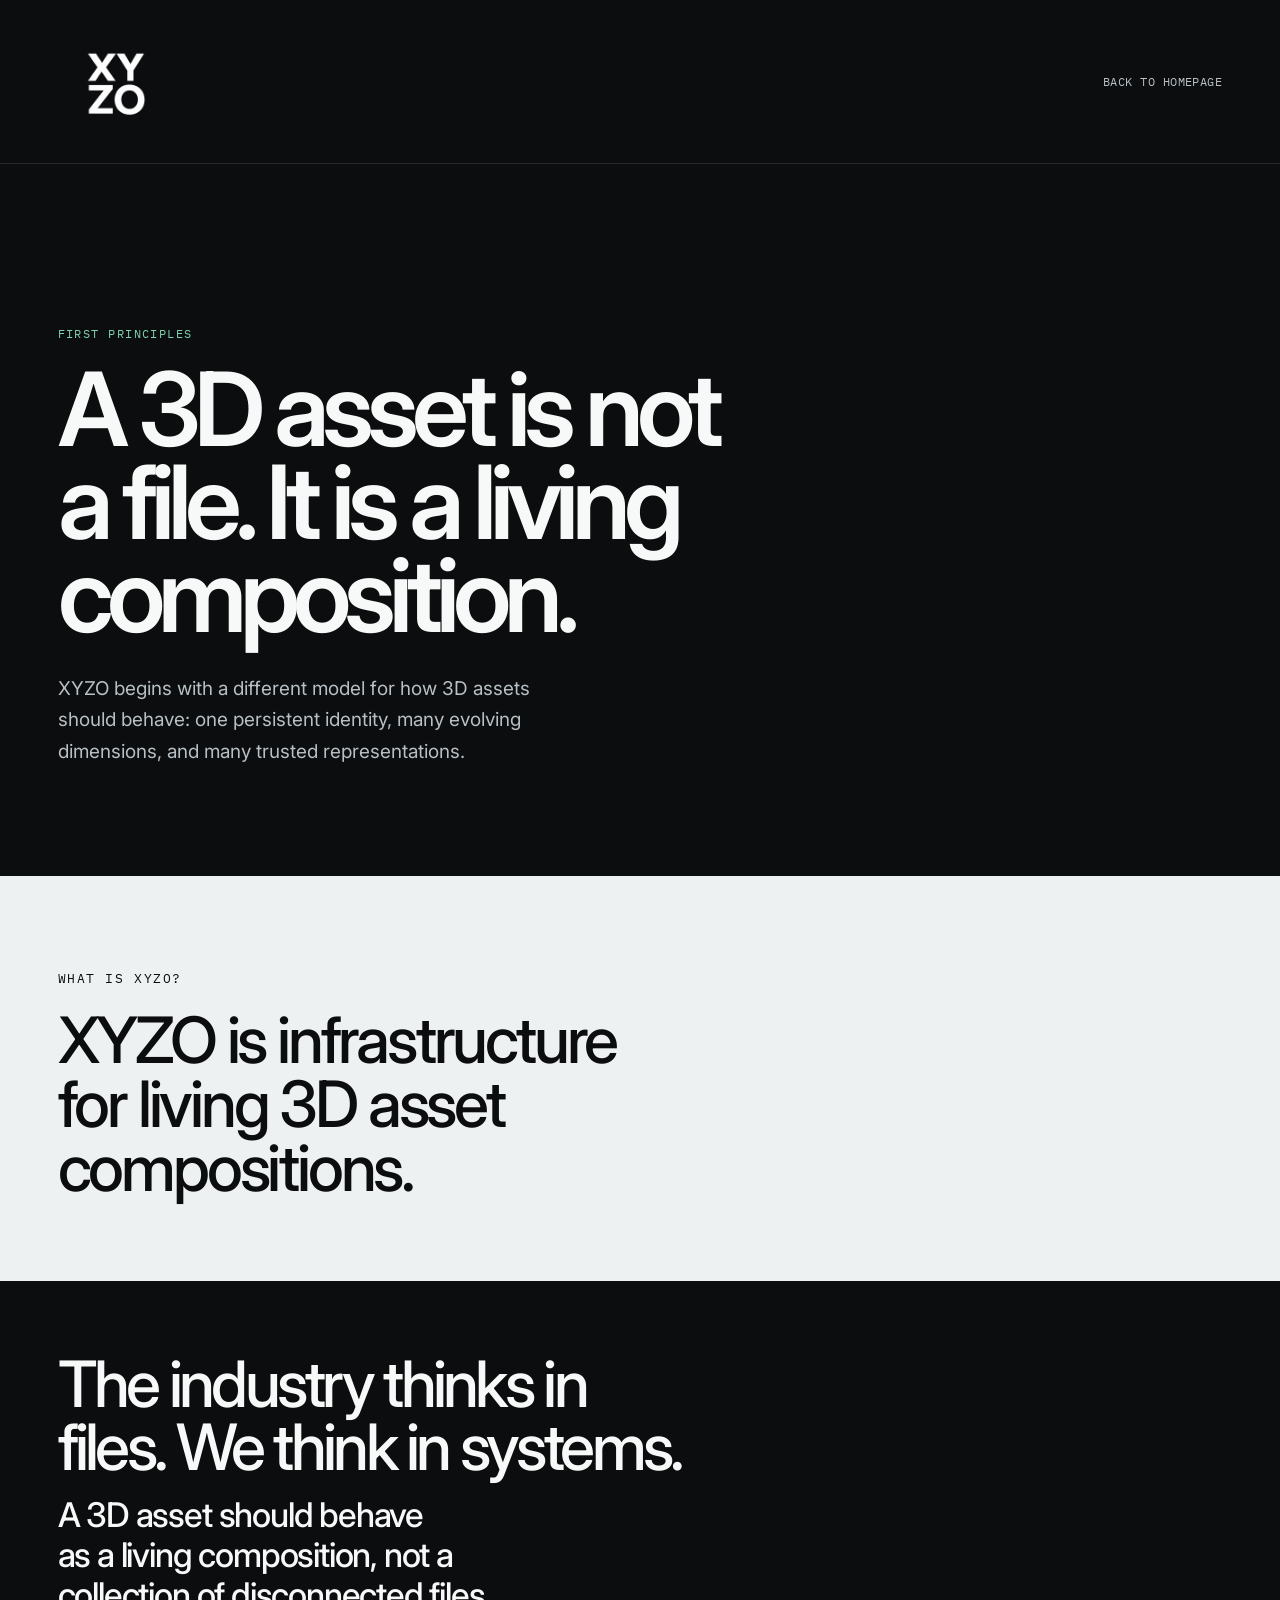
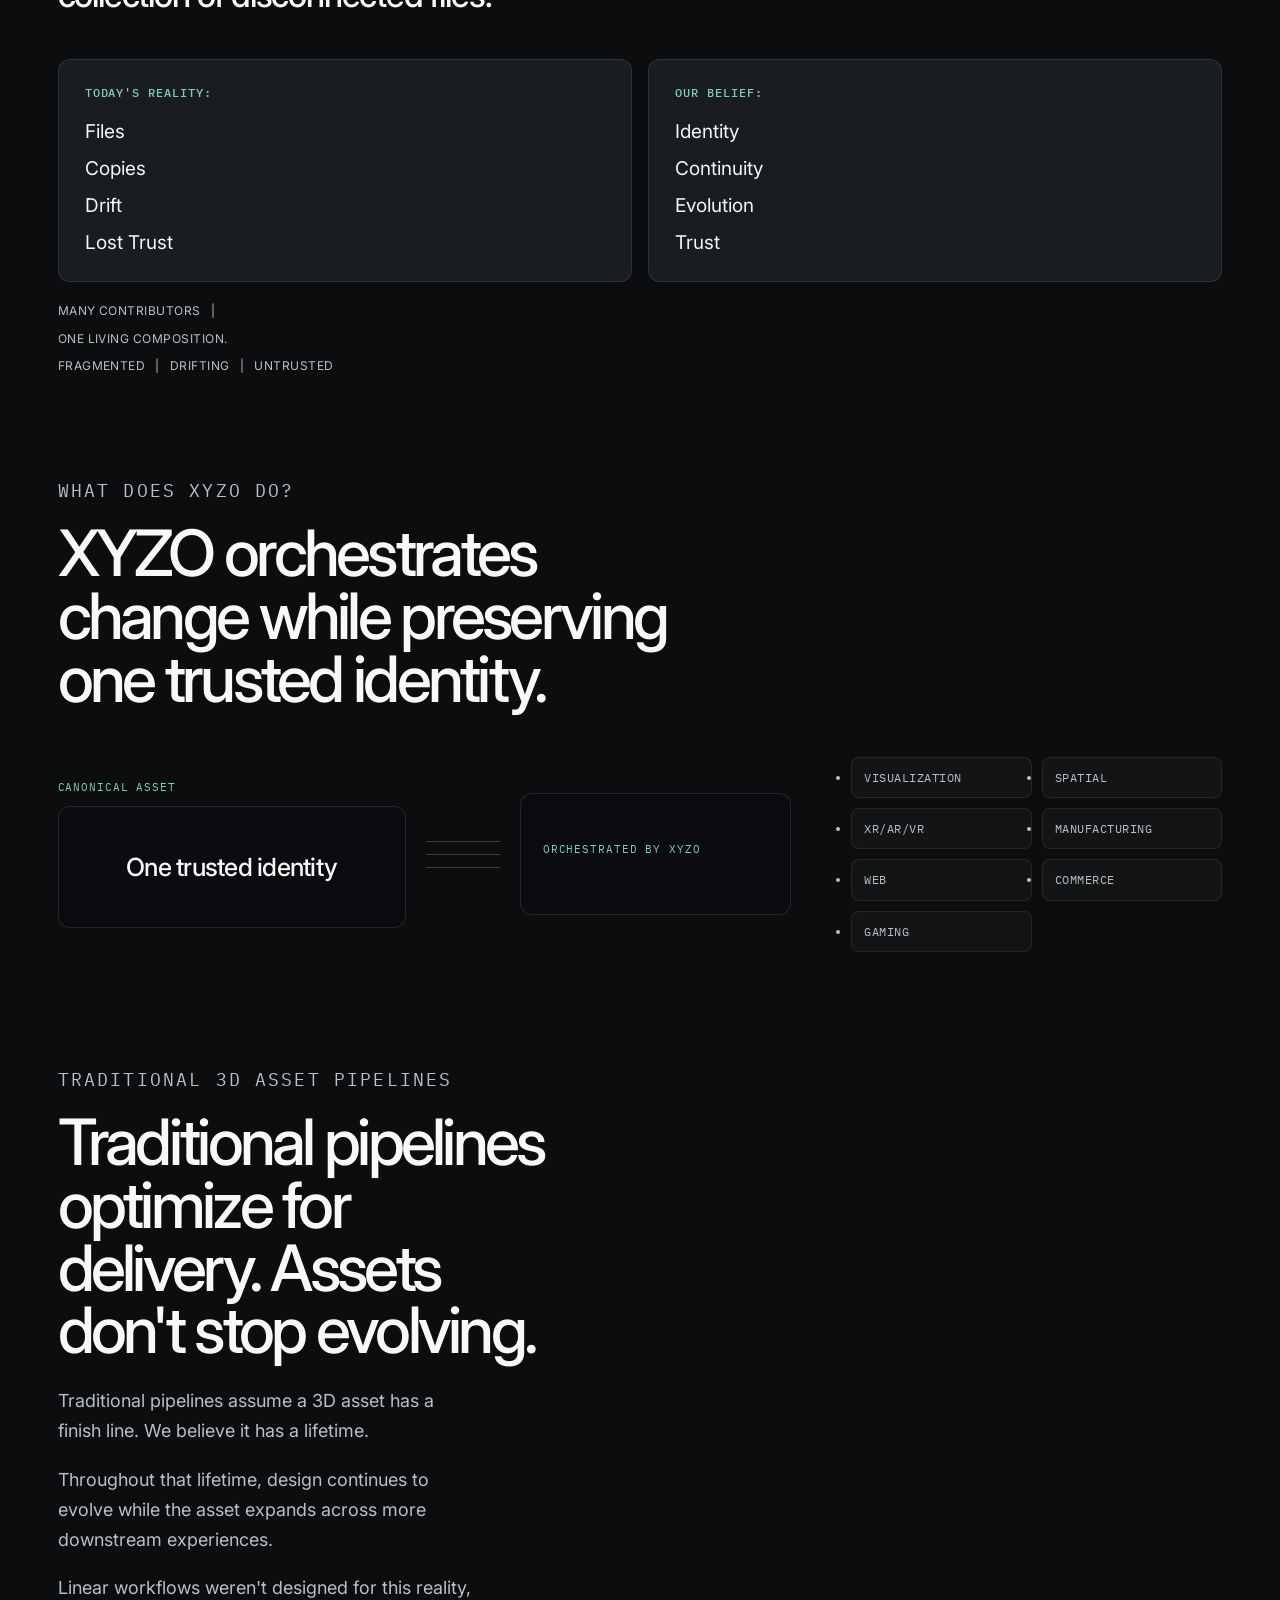
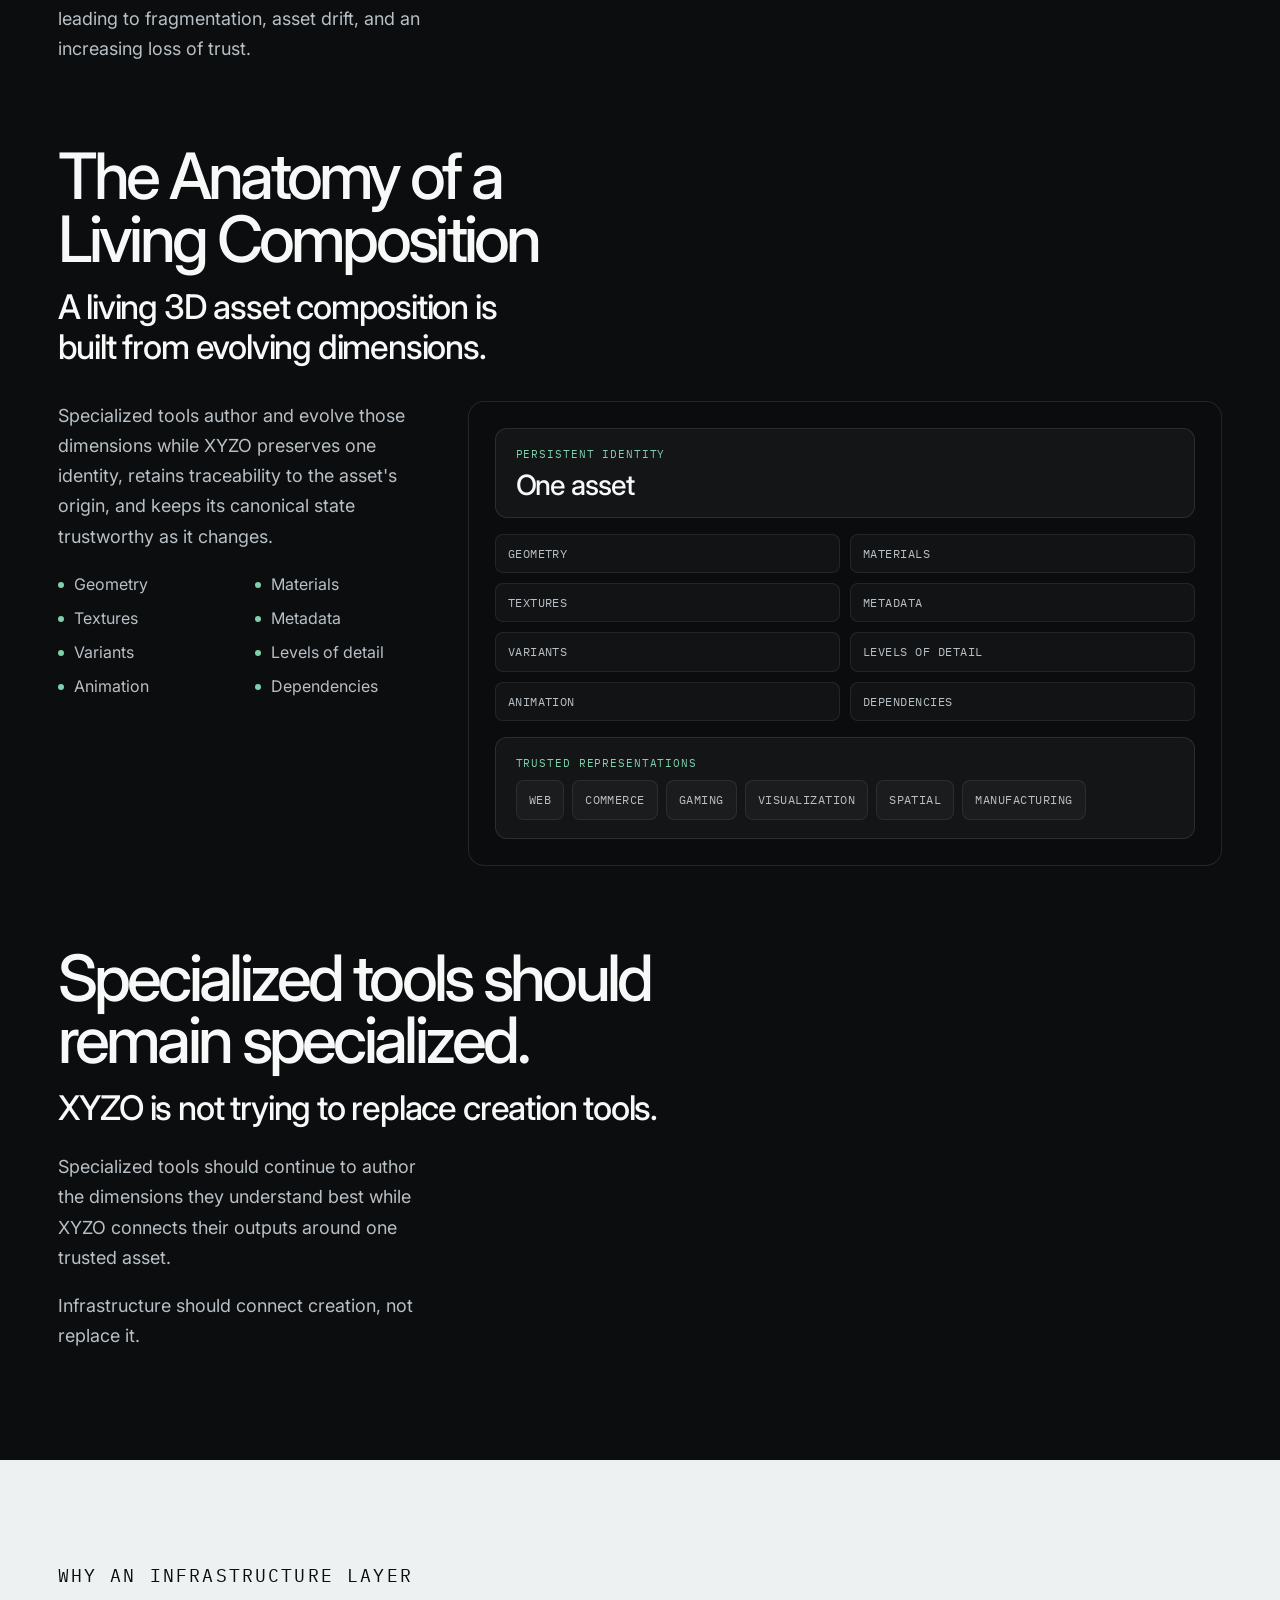
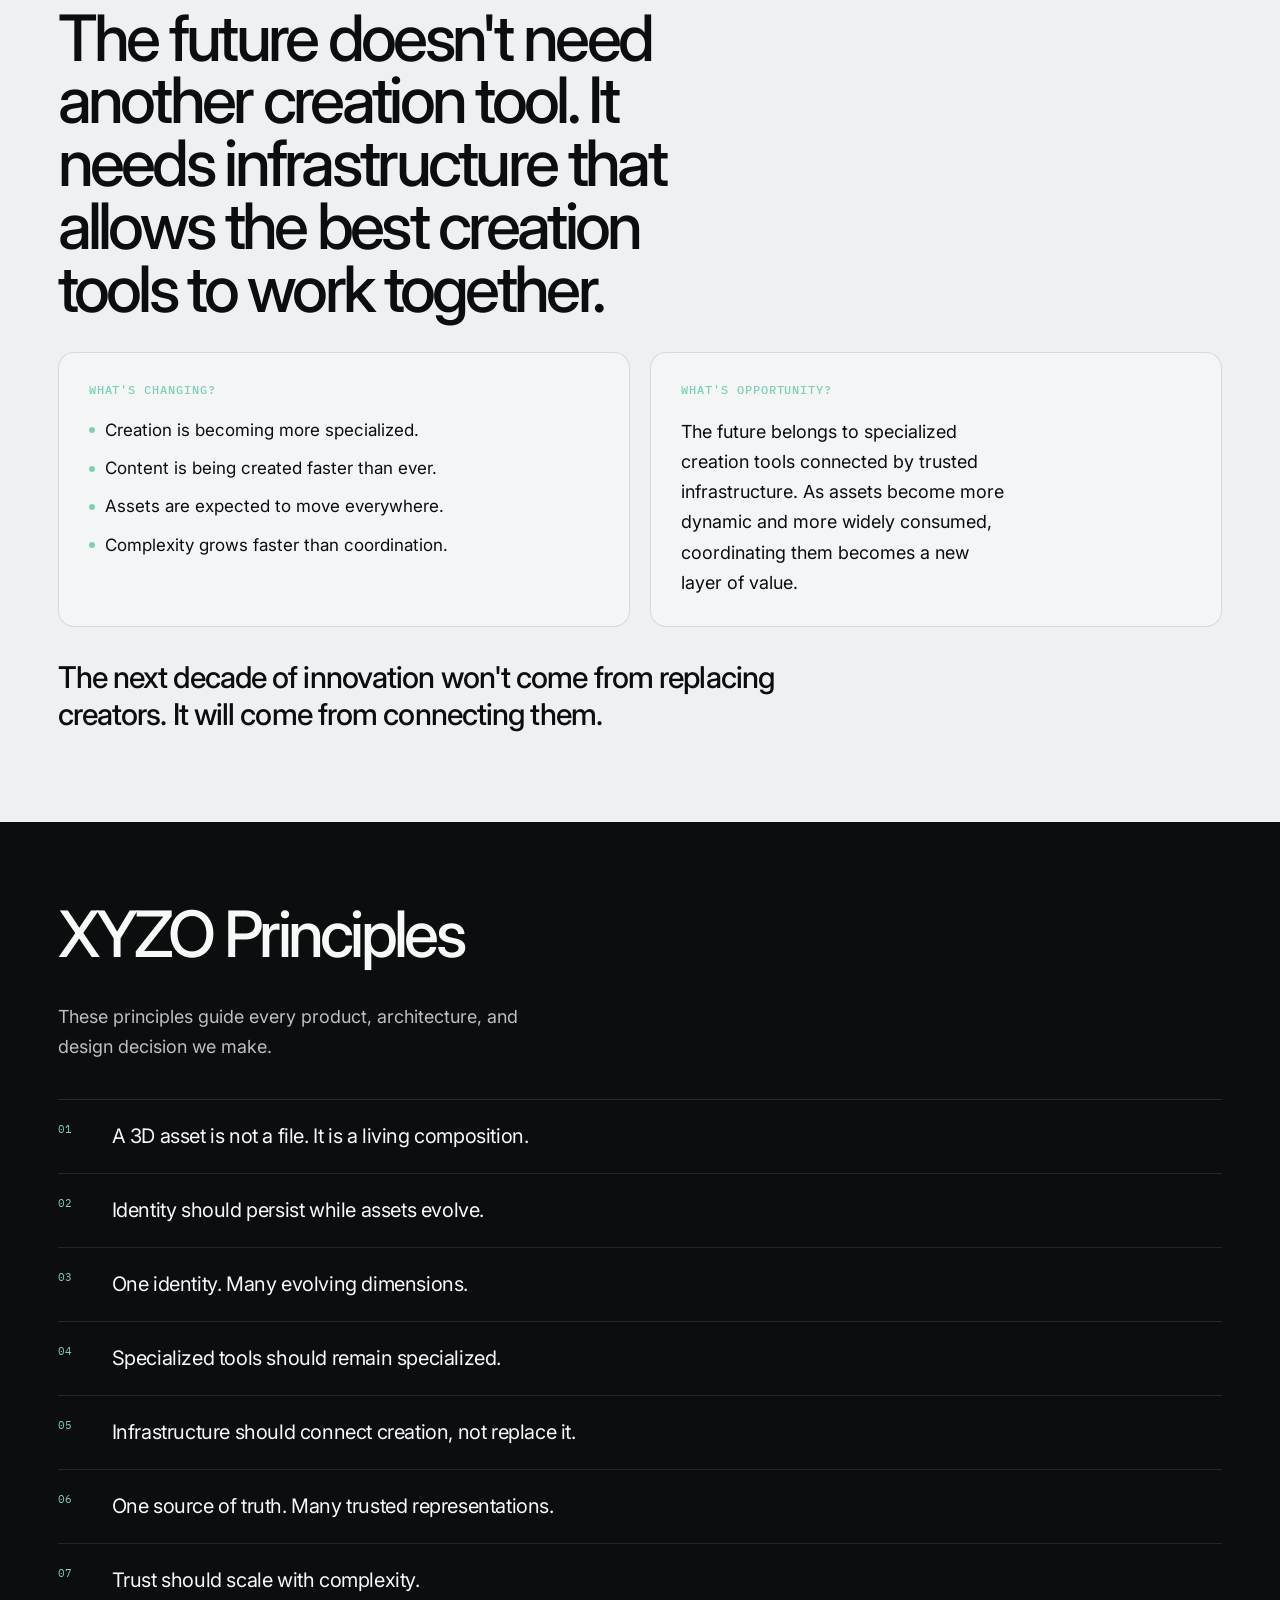
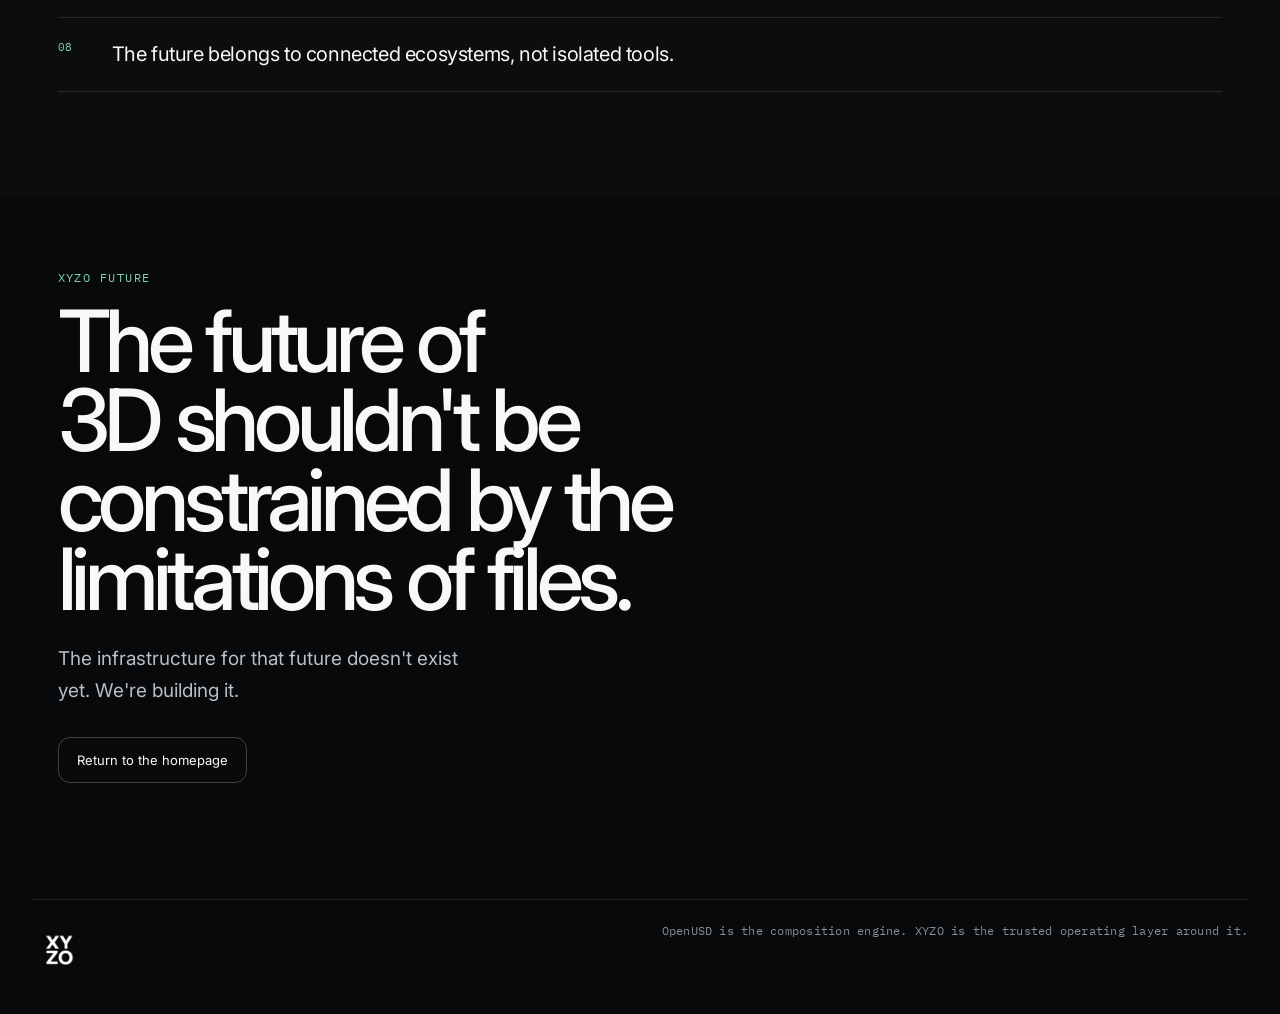
==== commit 2007f521: "Elevate First Principles page with editorial hierarchy and refined visual system Transform the First" ====
--- a/principles/index.html
+++ b/principles/index.html
@@ -16,6 +16,9 @@
   <link href="https://fonts.googleapis.com/css2?family=Inter:wght@400;500;600&display=swap" rel="stylesheet">
   <link rel="stylesheet" href="/resources/styles/site.css">
   <link href="https://fonts.googleapis.com/css2?family=IBM+Plex+Mono:wght@400;500&display=swap" rel="stylesheet">
+  <script>
+    document.documentElement.classList.add('principles-reveal-ready');
+  </script>
 </head>
 <body class="document-page principles-page">
   <header class="document-header">
@@ -35,49 +38,100 @@
       </div>
     </section>
 
-    <section class="document-content">
+    <section class="principles-section principles-orientation">
+      <div class="wrap principles-orientation-shell">
+        <p class="principles-eyebrow eyebrow">What is XYZO?</p>
+        <h2 class="principles-orientation-answer">XYZO is infrastructure for living 3D asset compositions.</h2>
+      </div>
+    </section>
+
+    <section class="document-content document-content-primary">
       <div class="wrap document-content-inner">
-        <section class="principles-section">
-          <h2>The industry thinks in files. We think in systems.</h2>
-          <p>A 3D asset should behave as a living composition, not a collection of disconnected files. XYZO begins from the belief that the asset itself is what must remain coherent as work expands across tools and uses.</p>
-          <div class="principles-contrast" aria-label="Contrast between today&apos;s file-centered reality and XYZO&apos;s belief">
-            <div class="principles-contrast-group">
-              <h3 class="mono">Today&apos;s reality</h3>
-              <ul class="principles-bullet-list">
-                <li>Files</li>
-                <li>Copies</li>
-                <li>Drift</li>
-                <li>Lost trust</li>
-              </ul>
-            </div>
-            <div class="principles-contrast-group">
-              <h3 class="mono">Our belief</h3>
-              <ul class="principles-bullet-list">
-                <li>Identity</li>
-                <li>Continuity</li>
-                <li>Evolution</li>
-                <li>Trust</li>
-              </ul>
-            </div>
-          </div>
-        </section>
-
-        <section class="principles-section">
-          <h2>Assets have lifetimes, not finish lines.</h2>
-          <p>Traditional pipelines optimize for delivery, but assets do not stop evolving once something has been published. Design keeps changing while the asset expands across more downstream experiences.</p>
-          <p>Linear workflows were not designed for that reality, which is why fragmentation, asset drift, and loss of trust keep compounding over time.</p>
-        </section>
-
-        <section class="principles-section principles-section-emphasis">
-          <div class="principles-section-intro">
-            <div>
-              <h2>The anatomy of a living composition.</h2>
-            </div>
-            <p>A living 3D asset composition is built from evolving dimensions. Those dimensions can change independently while still belonging to one asset.</p>
-          </div>
-          <div class="principles-anatomy">
+        <section class="principles-section principles-systems">
+          <div class="principles-chapter principles-systems-intro reveal">
+            <h2 class="principles-declaration">The industry thinks in files. We think in systems.</h2>
+            <p class="principles-lead">A 3D asset should behave as a living composition, not a collection of disconnected files.</p>
+          </div>
+          <div class="principles-systems-evidence">
+            <div class="principles-contrast" aria-label="Contrast between today&apos;s file-centered reality and XYZO&apos;s belief">
+              <div class="principles-contrast-group reveal principles-reveal-stagger-1">
+                <h3 class="mono">Today&apos;s reality:</h3>
+                <ul class="principles-bullet-list">
+                  <li>Files</li>
+                  <li>Copies</li>
+                  <li>Drift</li>
+                  <li>Lost Trust</li>
+                </ul>
+              </div>
+              <div class="principles-contrast-group reveal principles-reveal-stagger-2">
+                <h3 class="mono">Our belief:</h3>
+                <ul class="principles-bullet-list">
+                  <li>Identity</li>
+                  <li>Continuity</li>
+                  <li>Evolution</li>
+                  <li>Trust</li>
+                </ul>
+              </div>
+            </div>
+            <div class="principles-contrast-notes mono reveal principles-reveal-stagger-3" aria-label="System contrast summary">
+              <p><span>Many contributors</span><span aria-hidden="true">|</span><span>One living composition.</span></p>
+              <p><span>Fragmented</span><span aria-hidden="true">|</span><span>Drifting</span><span aria-hidden="true">|</span><span>Untrusted</span></p>
+            </div>
+          </div>
+        </section>
+
+        <section class="principles-section principles-orchestration">
+          <div class="principles-chapter principles-orchestration-intro reveal">
+            <p class="principles-eyebrow eyebrow eyebrow-accent">What does XYZO do?</p>
+            <h2 class="principles-declaration principles-orchestration-declaration">XYZO orchestrates change while preserving one trusted identity.</h2>
+          </div>
+          <div class="principles-orchestration-map reveal" role="img" aria-label="Canonical Asset orchestrated by XYZO into Visualization, Spatial, XR/AR/VR, Manufacturing, Web, Commerce, and Gaming">
+            <div class="principles-orchestration-core">
+              <span class="principles-orchestration-label mono">Canonical Asset</span>
+              <div class="principles-orchestration-core-card">
+                <strong>One trusted identity</strong>
+              </div>
+            </div>
+            <div class="principles-orchestration-connector" aria-hidden="true">
+              <span></span>
+              <span></span>
+              <span></span>
+            </div>
+            <div class="principles-orchestration-flow">
+              <span class="principles-orchestration-label mono">Orchestrated by XYZO</span>
+            </div>
+            <ul class="principles-orchestration-list mono" aria-label="Downstream destinations">
+              <li>Visualization</li>
+              <li>Spatial</li>
+              <li>XR/AR/VR</li>
+              <li>Manufacturing</li>
+              <li>Web</li>
+              <li>Commerce</li>
+              <li>Gaming</li>
+            </ul>
+          </div>
+        </section>
+
+        <section class="principles-section principles-lifetimes">
+          <div class="principles-chapter reveal">
+            <p class="principles-eyebrow eyebrow eyebrow-accent">Traditional 3D Asset Pipelines</p>
+            <h2 class="principles-declaration">Traditional pipelines optimize for delivery. Assets don&apos;t stop evolving.</h2>
+          </div>
+          <div class="principles-copy-stack reveal">
+            <p>Traditional pipelines assume a 3D asset has a finish line. We believe it has a lifetime.</p>
+            <p>Throughout that lifetime, design continues to evolve while the asset expands across more downstream experiences.</p>
+            <p>Linear workflows weren&apos;t designed for this reality, leading to fragmentation, asset drift, and an increasing loss of trust.</p>
+          </div>
+        </section>
+
+        <section class="principles-section principles-anatomy-section">
+          <div class="principles-chapter principles-anatomy-intro reveal">
+            <h2 class="principles-declaration">The Anatomy of a Living Composition</h2>
+            <p class="principles-lead">A living 3D asset composition is built from evolving dimensions.</p>
+          </div>
+          <div class="principles-anatomy reveal">
             <div class="principles-anatomy-copy">
-              <p>Specialized tools author and evolve these dimensions while XYZO preserves one identity, retains traceability to the asset&apos;s origin, and keeps canonical state trustworthy as it changes.</p>
+              <p>Specialized tools author and evolve those dimensions while XYZO preserves one identity, retains traceability to the asset&apos;s origin, and keeps its canonical state trustworthy as it changes.</p>
               <ul class="principles-dimension-list">
                 <li>Geometry</li>
                 <li>Materials</li>
@@ -119,47 +173,61 @@
           </div>
         </section>
 
-        <section class="principles-section">
-          <h2>XYZO orchestrates change while preserving one trusted identity.</h2>
-          <p>XYZO exists to keep the asset connected as it moves across tools and downstream uses. It preserves one persistent identity, retains traceability to source evidence, and keeps canonical state trustworthy as it evolves.</p>
-          <p>Downstream outputs remain trusted representations of the asset, not competing sources of truth.</p>
-        </section>
-
-        <section class="principles-section principles-section-surface">
-          <h2>Specialized tools should remain specialized.</h2>
-          <p>XYZO is not trying to replace creation tools. Specialized tools should continue to author the dimensions they understand best while XYZO connects their outputs around one trusted asset.</p>
-          <p>Infrastructure should connect creation, not replace it.</p>
-        </section>
-
-        <section class="principles-section">
-          <h2>Why an infrastructure layer.</h2>
-          <p>The future does not need another creation tool. It needs infrastructure that allows the best creation tools to work together.</p>
-          <ul class="principles-change-list">
-            <li>Creation is becoming more specialized.</li>
-            <li>Content is being created faster than ever.</li>
-            <li>Assets are expected to move everywhere.</li>
-            <li>Complexity grows faster than coordination.</li>
-          </ul>
-          <p>The next decade of innovation will not come from replacing creators. It will come from connecting them.</p>
-        </section>
-
-        <section class="principles-section principles-section-emphasis principles-principles">
-          <div class="principles-section-intro">
-            <div>
-              <h2>XYZO Principles.</h2>
-            </div>
+        <section class="principles-section principles-tools">
+          <div class="principles-chapter reveal">
+            <h2 class="principles-declaration">Specialized tools should remain specialized.</h2>
+            <p class="principles-lead">XYZO is not trying to replace creation tools.</p>
+          </div>
+          <div class="principles-copy-stack reveal">
+            <p>Specialized tools should continue to author the dimensions they understand best while XYZO connects their outputs around one trusted asset.</p>
+            <p>Infrastructure should connect creation, not replace it.</p>
+          </div>
+        </section>
+      </div>
+    </section>
+
+    <section class="principles-section principles-why-light">
+      <div class="wrap principles-why-shell">
+        <div class="principles-chapter reveal">
+          <p class="principles-eyebrow eyebrow eyebrow-accent">Why an Infrastructure Layer</p>
+          <h2 class="principles-declaration">The future doesn&apos;t need another creation tool. It needs infrastructure that allows the best creation tools to work together.</h2>
+        </div>
+        <div class="principles-why-evidence">
+          <div class="principles-why-panel reveal principles-reveal-stagger-1">
+            <h3 class="mono">What&apos;s Changing?</h3>
+            <ul class="principles-change-list">
+              <li>Creation is becoming more specialized.</li>
+              <li>Content is being created faster than ever.</li>
+              <li>Assets are expected to move everywhere.</li>
+              <li>Complexity grows faster than coordination.</li>
+            </ul>
+          </div>
+          <div class="principles-why-panel reveal principles-reveal-stagger-2">
+            <h3 class="mono">What&apos;s Opportunity?</h3>
+            <p>The future belongs to specialized creation tools connected by trusted infrastructure. As assets become more dynamic and more widely consumed, coordinating them becomes a new layer of value.</p>
+          </div>
+        </div>
+        <p class="principles-why-closing reveal principles-reveal-stagger-3">The next decade of innovation won&apos;t come from replacing creators. It will come from connecting them.</p>
+      </div>
+    </section>
+
+    <section class="document-content document-content-secondary">
+      <div class="wrap document-content-inner">
+        <section class="principles-section principles-principles">
+          <div class="principles-chapter principles-principles-intro reveal">
+            <h2 class="principles-declaration">XYZO Principles</h2>
             <p>These principles guide every product, architecture, and design decision we make.</p>
           </div>
           <div class="principles-list-shell">
             <ol class="principles-ordered-list">
-              <li>A 3D asset is not a file. It is a living composition.</li>
-              <li>Identity should persist while assets evolve.</li>
-              <li>One identity. Many evolving dimensions.</li>
-              <li>Specialized tools should remain specialized.</li>
-              <li>Infrastructure should connect creation, not replace it.</li>
-              <li>One source of truth. Many trusted representations.</li>
-              <li>Trust should scale with complexity.</li>
-              <li>The future belongs to connected ecosystems, not isolated tools.</li>
+              <li class="reveal principles-reveal-stagger-1">A 3D asset is not a file. It is a living composition.</li>
+              <li class="reveal principles-reveal-stagger-2">Identity should persist while assets evolve.</li>
+              <li class="reveal principles-reveal-stagger-3">One identity. Many evolving dimensions.</li>
+              <li class="reveal principles-reveal-stagger-4">Specialized tools should remain specialized.</li>
+              <li class="reveal principles-reveal-stagger-5">Infrastructure should connect creation, not replace it.</li>
+              <li class="reveal principles-reveal-stagger-6">One source of truth. Many trusted representations.</li>
+              <li class="reveal principles-reveal-stagger-7">Trust should scale with complexity.</li>
+              <li class="reveal principles-reveal-stagger-8">The future belongs to connected ecosystems, not isolated tools.</li>
             </ol>
           </div>
         </section>
@@ -167,10 +235,10 @@
     </section>
 
     <section class="document-closing">
-      <div class="wrap document-closing-inner">
-        <div class="eyebrow">Closing</div>
-        <h2>The future of 3D should not be constrained by the limitations of files.</h2>
-        <p>The infrastructure for that future does not exist yet. We are building it.</p>
+      <div class="wrap document-closing-inner reveal">
+        <div class="eyebrow eyebrow-accent">XYZO Future</div>
+        <h2>The future of 3D shouldn&apos;t be constrained by the limitations of files.</h2>
+        <p>The infrastructure for that future doesn&apos;t exist yet. We&apos;re building it.</p>
         <a class="document-home-action" href="/">Return to the homepage</a>
       </div>
     </section>
@@ -183,5 +251,22 @@
       <span class="mono">OpenUSD is the composition engine. XYZO is the trusted operating layer around it.</span>
     </div>
   </footer>
+  <script>
+    const reduce = window.matchMedia('(prefers-reduced-motion: reduce)').matches;
+    const reveals = document.querySelectorAll('.principles-page .reveal');
+
+    if (!reduce && 'IntersectionObserver' in window) {
+      const observer = new IntersectionObserver(entries => entries.forEach(entry => {
+        if (entry.isIntersecting) {
+          entry.target.classList.add('visible');
+          observer.unobserve(entry.target);
+        }
+      }), { threshold: 0.12 });
+
+      reveals.forEach(el => observer.observe(el));
+    } else {
+      reveals.forEach(el => el.classList.add('visible'));
+    }
+  </script>
 </body>
 </html>
--- a/resources/styles/site.css
+++ b/resources/styles/site.css
@@ -76,6 +76,12 @@
 h3,
 p {
   margin: 0;
+  font-family: var(--sans);
+  font-style: normal;
+  font-stretch: 100%;
+  font-variation-settings: normal;
+  font-feature-settings: normal;
+  text-transform: none;
 }
 
 h1 {
@@ -101,6 +107,22 @@
 p {
   font-size: 1rem;
   line-height: 1.7;
+}
+
+:where(h1, h2, h3, p):not(.mono, .eyebrow) :where(span, strong, b, em) {
+  font-family: inherit;
+  font-stretch: inherit;
+  font-variation-settings: inherit;
+  font-feature-settings: inherit;
+  letter-spacing: inherit;
+  line-height: inherit;
+  text-transform: inherit;
+}
+
+:where(h1, h2, h3, p):not(.mono, .eyebrow) span {
+  font-size: inherit;
+  font-weight: inherit;
+  font-style: inherit;
 }
 
 .mono {
@@ -1638,7 +1660,7 @@
 }
 
 .document-header .wrap {
-  width: min(1240px, calc(100% - 64px));
+  width: min(var(--hero-measure), calc(100% - (var(--hero-gutter) * 2)));
 }
 
 .document-nav {
@@ -1669,102 +1691,183 @@
 }
 
 .document-hero {
-  padding: 112px 0 64px;
+  padding: clamp(146px, 18vh, 182px) 0 clamp(96px, 12vh, 128px);
   background: var(--black);
 }
 
-.document-hero-inner {
-  max-width: 860px;
+.document-hero-inner.wrap,
+.document-content-inner.wrap,
+.principles-orientation-shell.wrap,
+.principles-why-shell.wrap,
+.document-closing-inner.wrap {
+  width: min(var(--hero-measure), calc(100% - (var(--hero-gutter) * 2)));
+  max-width: none;
 }
 
 .document-hero h1 {
   max-width: 12ch;
-  margin-top: 18px;
-  font-size: clamp(46px, 7vw, 88px);
-  line-height: 0.94;
-  letter-spacing: -0.06em;
-  font-weight: 500;
+  margin-top: 20px;
+  font-size: clamp(56px, 8vw, 118px);
+  line-height: 0.91;
+  letter-spacing: -0.068em;
+  font-weight: 600;
+  text-wrap: balance;
 }
 
 .document-intro {
-  max-width: 760px;
-  margin-top: 28px;
+  max-width: 40ch;
+  margin-top: 30px;
   color: var(--muted);
-  font-size: 21px;
-  line-height: 1.6;
+  font-size: 19px;
+  line-height: 1.68;
 }
 
 .document-content {
-  padding: 0 0 96px;
   background: var(--black);
 }
 
+.document-content-primary {
+  padding: clamp(56px, 8vh, 88px) 0 clamp(92px, 12vh, 118px);
+}
+
+.document-content-secondary {
+  padding: clamp(72px, 9vh, 98px) 0 104px;
+}
+
 .document-content-inner {
   display: grid;
-  gap: 56px;
-  max-width: 920px;
+  gap: clamp(72px, 9vh, 112px);
+}
+
+.document-content-secondary .document-content-inner {
+  gap: 0;
 }
 
 .principles-section {
   color: var(--white);
 }
 
+.principles-eyebrow {
+  margin: 0;
+}
+
+.principles-chapter {
+  display: grid;
+  gap: 16px;
+  width: 100%;
+  max-width: none;
+}
+
+.principles-declaration {
+  max-width: 16ch;
+  color: var(--white);
+  font-size: clamp(36px, 5vw, 64px);
+  line-height: 0.98;
+  letter-spacing: -0.058em;
+  font-weight: 500;
+  text-wrap: balance;
+}
+
+.principles-section p.principles-lead {
+  max-width: 32ch;
+  margin: 0;
+  color: var(--white);
+  font-size: clamp(23px, 2.9vw, 34px);
+  line-height: 1.18;
+  letter-spacing: -0.035em;
+  font-weight: 500;
+  text-wrap: balance;
+}
+
+.principles-copy-stack {
+  display: grid;
+  gap: 18px;
+  max-width: 42ch;
+  margin-top: 24px;
+}
+
+.principles-orientation {
+  padding: clamp(52px, 8vh, 84px) 0 clamp(60px, 9vh, 92px);
+  background: var(--surface);
+  color: var(--ink);
+}
+
+.principles-orientation-shell {
+  display: grid;
+  gap: 18px;
+}
+
+.principles-section.principles-orientation .principles-eyebrow {
+  color: var(--ink);
+  font-size: 13px;
+}
+
+.principles-section.principles-orientation .principles-orientation-answer {
+  max-width: 18ch;
+  margin: 0;
+  color: var(--ink);
+  font-size: clamp(42px, 5vw, 72px);
+  line-height: 1;
+  letter-spacing: -0.05em;
+  font-weight: 500;
+  text-wrap: balance;
+}
+
 .principles-section-surface,
 .principles-section-emphasis {
-  padding: 34px 36px;
+  padding: 36px 38px;
   border-radius: var(--radius-lg);
 }
 
 .principles-section-surface {
-  border: 1px solid rgba(247, 248, 248, 0.12);
-  background: var(--graphite);
+  border: 1px solid rgba(247, 248, 248, 0.1);
+  background: rgba(29, 34, 38, 0.88);
 }
 
 .principles-section-emphasis {
-  border: 1px solid var(--line);
-  background: var(--graphite-2);
-}
-
-.principles-section h2 {
-  max-width: 20ch;
-  color: var(--white);
-  font-size: clamp(28px, 3.8vw, 40px);
-  line-height: 1.02;
-  letter-spacing: -0.04em;
-  font-weight: 500;
+  border: 1px solid rgba(247, 248, 248, 0.1);
+  background: rgba(37, 43, 48, 0.92);
 }
 
 .principles-section p {
-  max-width: 64ch;
-  margin-top: 18px;
+  max-width: 42ch;
+  margin-top: 20px;
   color: var(--muted);
   font-size: 18px;
-  line-height: 1.65;
+  line-height: 1.68;
+}
+
+.principles-section .principles-copy-stack p {
+  margin-top: 0;
+}
+
+.principles-systems-evidence {
+  margin-top: 44px;
 }
 
 .principles-section-intro {
   display: grid;
-  grid-template-columns: minmax(0, 1fr) minmax(280px, 360px);
-  gap: 32px;
+  grid-template-columns: minmax(0, 1fr) minmax(300px, 380px);
+  gap: 34px;
   align-items: start;
 }
 
 .principles-section-intro p {
-  margin-top: 6px;
+  margin-top: 8px;
 }
 
 .principles-contrast {
   display: grid;
   grid-template-columns: repeat(2, minmax(0, 1fr));
-  gap: 18px;
-  margin-top: 28px;
+  gap: 16px;
+  margin-top: 0;
 }
 
 .principles-contrast-group {
-  padding: 22px 24px;
-  border: 1px solid rgba(247, 248, 248, 0.12);
+  padding: 24px 26px;
+  border: 1px solid rgba(247, 248, 248, 0.1);
   border-radius: var(--radius-md);
-  background: var(--graphite);
+  background: rgba(29, 34, 38, 0.82);
 }
 
 .principles-contrast-group h3 {
@@ -1792,16 +1895,118 @@
   gap: 10px;
   margin-top: 18px;
   color: var(--white);
-  font-size: 18px;
-  line-height: 1.4;
+  font-size: 19px;
+  line-height: 1.42;
+}
+
+.principles-contrast-notes {
+  display: grid;
+  gap: 9px;
+  margin-top: 20px;
+  color: #98A2A9;
+}
+
+.principles-contrast-notes p {
+  display: flex;
+  flex-wrap: wrap;
+  gap: 10px;
+  margin-top: 0;
+  font-size: 12px;
+  line-height: 1.5;
+  letter-spacing: 0.04em;
+  text-transform: uppercase;
+}
+
+.principles-orchestration-intro {
+  max-width: 900px;
+}
+
+.principles-orchestration-declaration {
+  max-width: 18ch;
+}
+
+.principles-orchestration-map {
+  display: grid;
+  grid-template-columns: minmax(0, 1fr) 74px minmax(180px, 0.78fr) minmax(0, 1.18fr);
+  gap: 20px;
+  align-items: center;
+  margin-top: 34px;
+}
+
+.principles-orchestration-label {
+  display: block;
+  margin-bottom: 10px;
+  color: var(--green);
+  font-size: 11px;
+  letter-spacing: 0.08em;
+  text-transform: uppercase;
+}
+
+.principles-orchestration-core-card,
+.principles-orchestration-flow {
+  min-height: 122px;
+  padding: 24px 22px;
+  border: 1px solid rgba(247, 248, 248, 0.1);
+  border-radius: var(--radius-md);
+  background: rgba(11, 13, 15, 0.2);
+}
+
+.principles-orchestration-core-card {
+  display: grid;
+  place-items: center;
+  text-align: center;
+}
+
+.principles-orchestration-core-card strong,
+.principles-orchestration-flow {
+  font-size: 25px;
+  line-height: 1.12;
+  letter-spacing: -0.03em;
+  font-weight: 500;
+}
+
+.principles-orchestration-flow {
+  display: grid;
+  align-content: center;
+}
+
+.principles-orchestration-flow .principles-orchestration-label {
+  margin-bottom: 8px;
+}
+
+.principles-orchestration-connector {
+  display: grid;
+  gap: 12px;
+}
+
+.principles-orchestration-connector span {
+  height: 1px;
+  background: rgba(247, 248, 248, 0.2);
+}
+
+.principles-orchestration-list {
+  display: grid;
+  grid-template-columns: repeat(2, minmax(0, 1fr));
+  gap: 10px;
+}
+
+.principles-orchestration-list li {
+  padding: 11px 12px;
+  border: 1px solid rgba(247, 248, 248, 0.08);
+  border-radius: var(--radius-sm);
+  background: rgba(247, 248, 248, 0.03);
+  color: var(--muted);
+  font-size: 12px;
+  letter-spacing: 0.04em;
+  text-transform: uppercase;
 }
 
 .principles-anatomy {
   display: grid;
-  grid-template-columns: minmax(0, 360px) minmax(0, 1fr);
-  gap: 28px;
+  grid-template-columns: minmax(0, 380px) minmax(0, 1fr);
+  gap: 30px;
   align-items: start;
-  margin-top: 30px;
+  margin-top: 34px;
 }
 
 .principles-anatomy-copy p {
@@ -1812,7 +2017,7 @@
   display: grid;
   grid-template-columns: repeat(2, minmax(0, 1fr));
   gap: 10px 14px;
-  margin-top: 22px;
+  margin-top: 20px;
   color: var(--muted);
   font-size: 16px;
   line-height: 1.5;
@@ -1839,10 +2044,10 @@
 .principles-anatomy-figure {
   display: grid;
   gap: 16px;
-  padding: 24px;
-  border: 1px solid rgba(247, 248, 248, 0.12);
+  padding: 26px;
+  border: 1px solid rgba(247, 248, 248, 0.1);
   border-radius: var(--radius-lg);
-  background: rgba(11, 13, 15, 0.22);
+  background: rgba(11, 13, 15, 0.18);
 }
 
 .principles-anatomy-core,
@@ -1898,31 +2103,97 @@
 .principles-change-list {
   display: grid;
   gap: 12px;
-  margin-top: 24px;
+  margin-top: 18px;
   color: var(--muted);
   font-size: 17px;
   line-height: 1.55;
 }
 
-.principles-principles {
-  background: var(--graphite-2);
+.principles-tools .principles-copy-stack {
+  max-width: 38ch;
+}
+
+.principles-why-light {
+  padding: clamp(64px, 9vh, 96px) 0 clamp(72px, 10vh, 104px);
+  background: var(--surface);
+  color: var(--ink);
+}
+
+.principles-why-shell {
+  display: grid;
+  gap: 32px;
+}
+
+.principles-section.principles-why-light .principles-eyebrow,
+.principles-section.principles-why-light .principles-declaration,
+.principles-section.principles-why-light p,
+.principles-section.principles-why-light li {
+  color: var(--ink);
+}
+
+.principles-section.principles-why-light .principles-declaration {
+  max-width: 18ch;
+}
+
+.principles-why-evidence {
+  display: grid;
+  grid-template-columns: repeat(2, minmax(0, 1fr));
+  gap: 20px;
+}
+
+.principles-why-panel {
+  padding: 28px 30px;
+  border: 1px solid rgba(11, 13, 15, 0.12);
+  border-radius: var(--radius-lg);
+  background: rgba(247, 248, 248, 0.58);
+}
+
+.principles-why-panel h3 {
+  margin: 0;
+  color: var(--green);
+  font-size: 12px;
+  font-weight: 500;
+  letter-spacing: 0.08em;
+  text-transform: uppercase;
+}
+
+.principles-why-panel p {
+  max-width: 30ch;
+  margin-top: 18px;
+  color: #3B4146;
+}
+
+.principles-section.principles-why-light .principles-change-list {
+  color: #3B4146;
+}
+
+.principles-section p.principles-why-closing {
+  max-width: 38ch;
+  margin: 0;
+  color: var(--ink);
+  font-size: clamp(22px, 2.7vw, 30px);
+  line-height: 1.22;
+  letter-spacing: -0.03em;
+  font-weight: 500;
 }
 
 .principles-list-shell {
-  margin-top: 28px;
-  padding: 12px 0;
-  border: 1px solid rgba(247, 248, 248, 0.12);
-  border-radius: var(--radius-lg);
-  background: rgba(11, 13, 15, 0.24);
+  margin-top: 36px;
+  padding: 0;
+  border: 0;
+  border-radius: 0;
+  background: none;
 }
 
 .principles-ordered-list {
   counter-reset: principle;
+  border-top: 1px solid rgba(247, 248, 248, 0.12);
+  border-bottom: 1px solid rgba(247, 248, 248, 0.12);
 }
 
 .principles-ordered-list li {
   position: relative;
-  padding: 22px 28px 22px 78px;
+  padding: 22px 0 22px 54px;
   color: var(--white);
   font-size: 20px;
   line-height: 1.45;
@@ -1938,36 +2209,82 @@
   content: counter(principle, decimal-leading-zero);
   position: absolute;
   top: 23px;
-  left: 28px;
+  left: 0;
   color: var(--green);
   font: 11px/1.2 var(--mono);
   letter-spacing: 0.08em;
 }
 
 .document-closing {
-  padding: 32px 0 112px;
+  padding: 74px 0 116px;
   background: #08090B;
-}
-
-.document-closing-inner {
-  max-width: 860px;
 }
 
 .document-closing h2 {
   max-width: 13ch;
   margin-top: 16px;
-  font-size: clamp(42px, 6vw, 72px);
-  line-height: 0.94;
-  letter-spacing: -0.05em;
+  font-size: clamp(48px, 6.8vw, 86px);
+  line-height: 0.92;
+  letter-spacing: -0.062em;
   font-weight: 500;
+  text-wrap: balance;
 }
 
 .document-closing p {
-  max-width: 620px;
-  margin-top: 22px;
+  max-width: 36ch;
+  margin-top: 24px;
   color: var(--muted);
-  font-size: 20px;
-  line-height: 1.6;
+  font-size: 19px;
+  line-height: 1.68;
+}
+
+.principles-page .reveal {
+  opacity: 1;
+  transform: none;
+  transition: none;
+}
+
+html.principles-reveal-ready .principles-page .reveal {
+  opacity: 0;
+  transform: translateY(24px);
+  transition: opacity 0.8s ease, transform 0.8s ease;
+}
+
+html.principles-reveal-ready .principles-page .reveal.visible {
+  opacity: 1;
+  transform: none;
+}
+
+.principles-page .principles-reveal-stagger-1 {
+  transition-delay: 0.08s;
+}
+
+.principles-page .principles-reveal-stagger-2 {
+  transition-delay: 0.16s;
+}
+
+.principles-page .principles-reveal-stagger-3 {
+  transition-delay: 0.24s;
+}
+
+.principles-page .principles-reveal-stagger-4 {
+  transition-delay: 0.32s;
+}
+
+.principles-page .principles-reveal-stagger-5 {
+  transition-delay: 0.4s;
+}
+
+.principles-page .principles-reveal-stagger-6 {
+  transition-delay: 0.48s;
+}
+
+.principles-page .principles-reveal-stagger-7 {
+  transition-delay: 0.56s;
+}
+
+.principles-page .principles-reveal-stagger-8 {
+  transition-delay: 0.64s;
 }
 
 .document-home-action {
@@ -2394,33 +2711,61 @@
   }
 
   .document-header .wrap {
-    width: min(1240px, calc(100% - 40px));
+    width: min(var(--hero-measure), calc(100% - 40px));
   }
 
   .document-hero {
-    padding: 88px 0 52px;
+    padding: 112px 0 76px;
   }
 
   .document-intro {
-    font-size: 19px;
-  }
-
-  .document-content {
-    padding-bottom: 80px;
+    max-width: 34ch;
+    font-size: 18px;
+  }
+
+  .document-content-primary {
+    padding: 40px 0 78px;
+  }
+
+  .document-content-secondary {
+    padding: 58px 0 88px;
   }
 
   .document-content-inner {
-    gap: 42px;
+    gap: 68px;
+  }
+
+  .principles-chapter {
+    gap: 14px;
+  }
+
+  .principles-section p.principles-lead {
+    font-size: 21px;
+  }
+
+  .principles-orientation {
+    padding: 44px 0 52px;
+  }
+
+  .principles-orientation-shell {
+    gap: 14px;
+  }
+
+  .principles-section.principles-orientation .principles-orientation-answer {
+    max-width: 16ch;
+    font-size: clamp(34px, 8.4vw, 52px);
+    line-height: 1.02;
   }
 
   .principles-section-surface,
   .principles-section-emphasis {
-    padding: 28px 24px;
+    padding: 30px 24px;
   }
 
   .principles-section-intro,
   .principles-contrast,
-  .principles-anatomy {
+  .principles-anatomy,
+  .principles-orchestration-map {
     grid-template-columns: minmax(0, 1fr);
   }
 
@@ -2428,8 +2773,25 @@
     margin-top: 0;
   }
 
+  .principles-systems-evidence {
+    margin-top: 42px;
+  }
+
+  .principles-orchestration-core-card,
+  .principles-orchestration-flow {
+    min-height: 0;
+  }
+
+  .principles-orchestration-connector {
+    display: none;
+  }
+
+  .principles-orchestration-list {
+    grid-template-columns: minmax(0, 1fr) minmax(0, 1fr);
+  }
+
   .principles-bullet-list {
-    font-size: 17px;
+    font-size: 18px;
   }
 
   .principles-dimension-list {
@@ -2437,7 +2799,7 @@
   }
 
   .principles-anatomy-figure {
-    padding: 20px;
+    padding: 22px;
   }
 
   .principles-anatomy-dimensions {
@@ -2448,22 +2810,52 @@
     font-size: 16px;
   }
 
+  .principles-why-light {
+    padding: 52px 0 64px;
+  }
+
+  .principles-why-shell {
+    gap: 24px;
+  }
+
+  .principles-why-evidence {
+    grid-template-columns: minmax(0, 1fr);
+  }
+
+  .principles-why-panel {
+    padding: 24px 22px;
+  }
+
   .principles-ordered-list li {
-    padding: 18px 20px 18px 64px;
+    padding: 18px 0 18px 48px;
     font-size: 18px;
   }
 
   .principles-ordered-list li::before {
     top: 19px;
-    left: 20px;
-  }
-
-  .principles-section p {
-    font-size: 17px;
+    left: 0;
+  }
+
+  .principles-contrast-notes {
+    gap: 8px;
+  }
+
+  .principles-contrast-notes p {
+    display: grid;
+    justify-content: start;
+    gap: 4px;
+  }
+
+  .principles-contrast-notes p span[aria-hidden="true"] {
+    display: none;
+  }
+
+  .principles-orchestration-list {
+    grid-template-columns: minmax(0, 1fr);
   }
 
   .document-closing {
-    padding: 24px 0 88px;
+    padding: 30px 0 92px;
   }
 
   .document-closing p {
@@ -2493,4 +2885,16 @@
     transition: none;
   }
 
-}
+  .principles-page .reveal,
+  html.principles-reveal-ready .principles-page .reveal,
+  html.principles-reveal-ready .principles-page .reveal.visible {
+    opacity: 1;
+    transform: none;
+    transition: none;
+  }
+
+  .principles-page [class*="principles-reveal-stagger-"] {
+    transition-delay: 0s;
+  }
+
+}
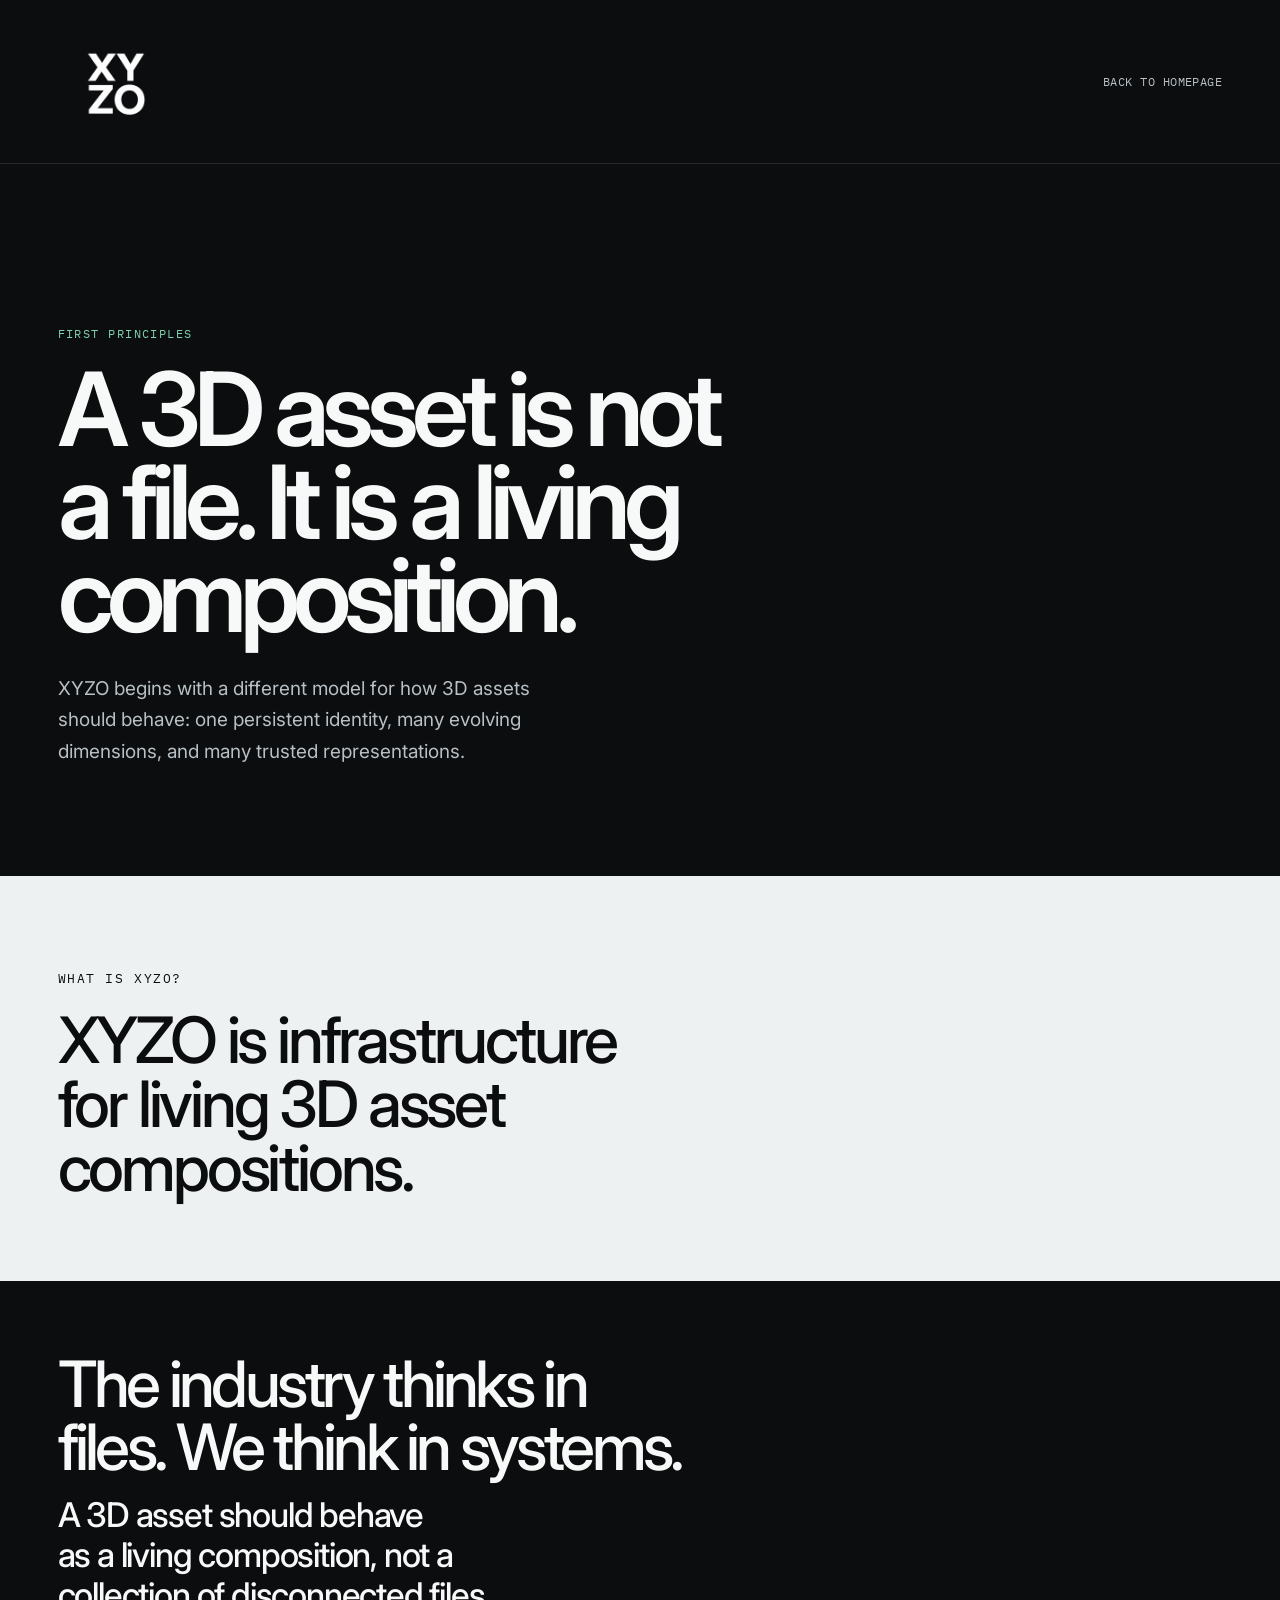
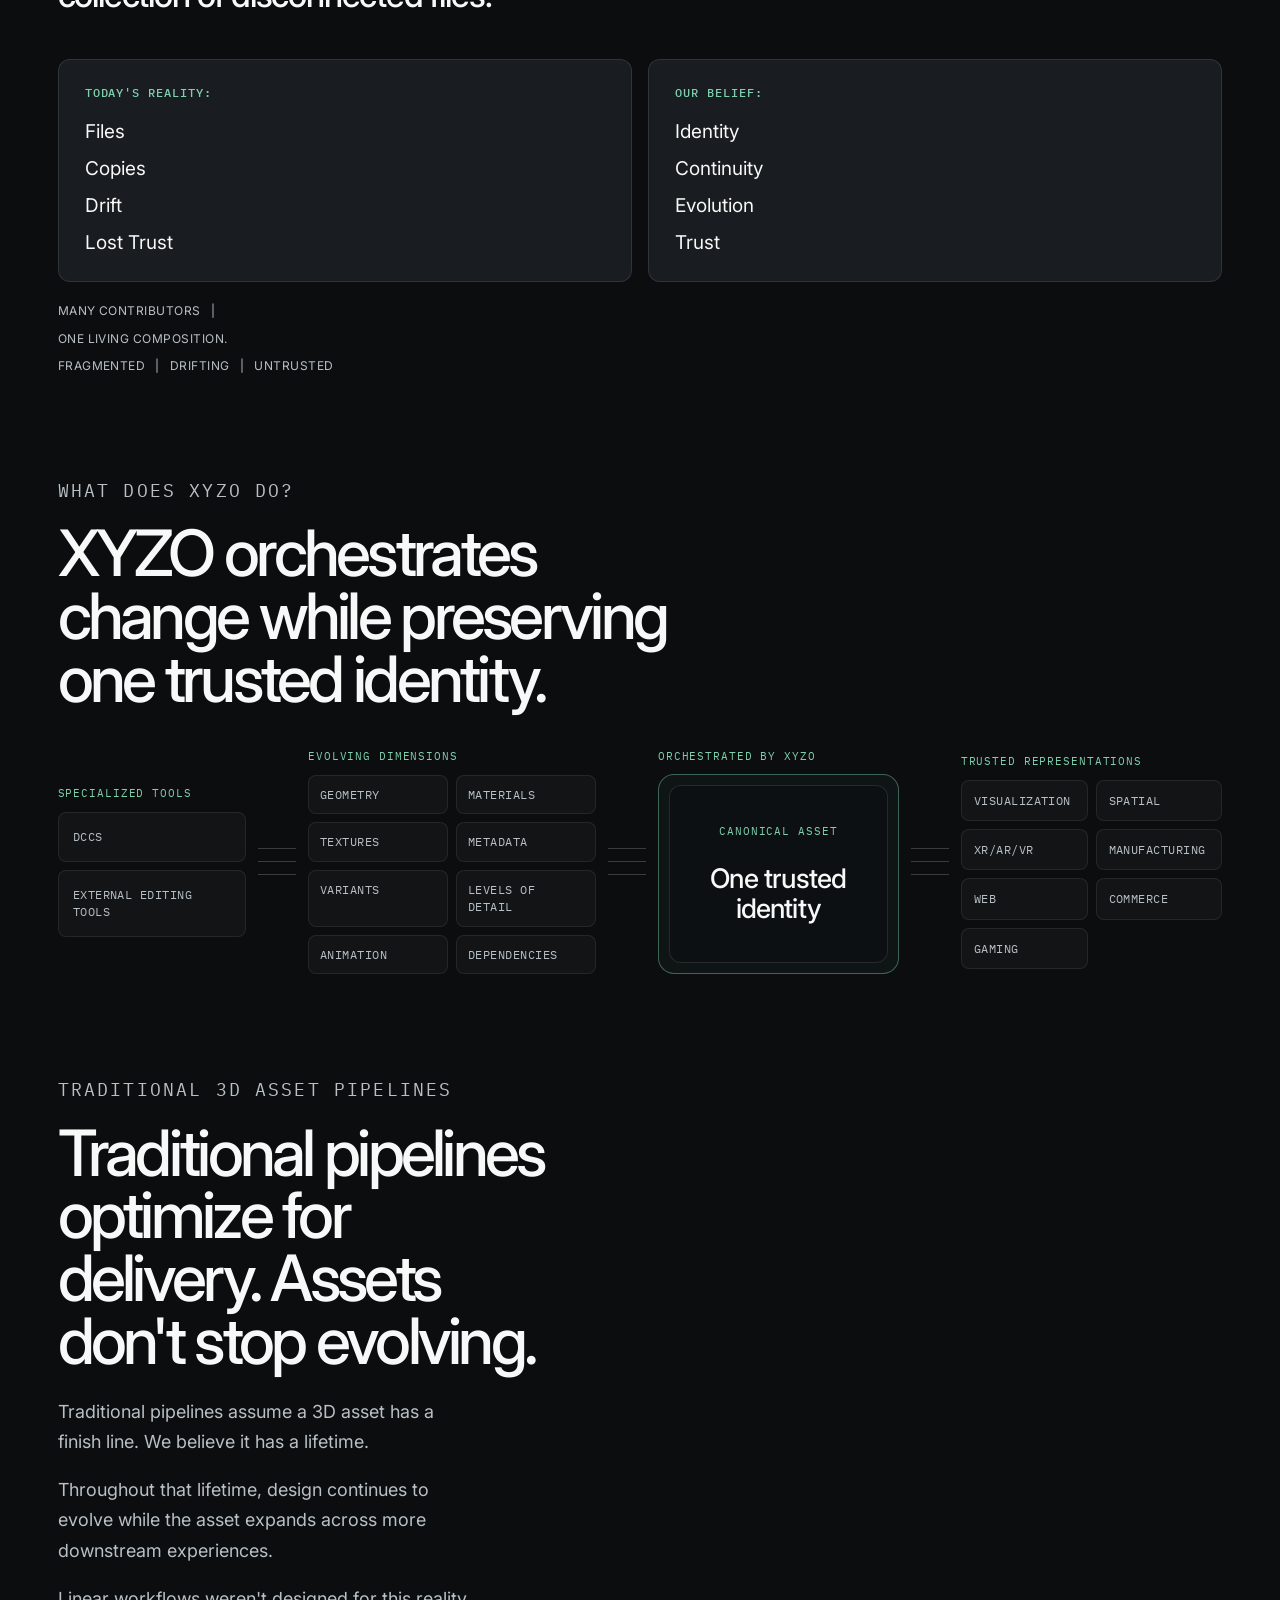
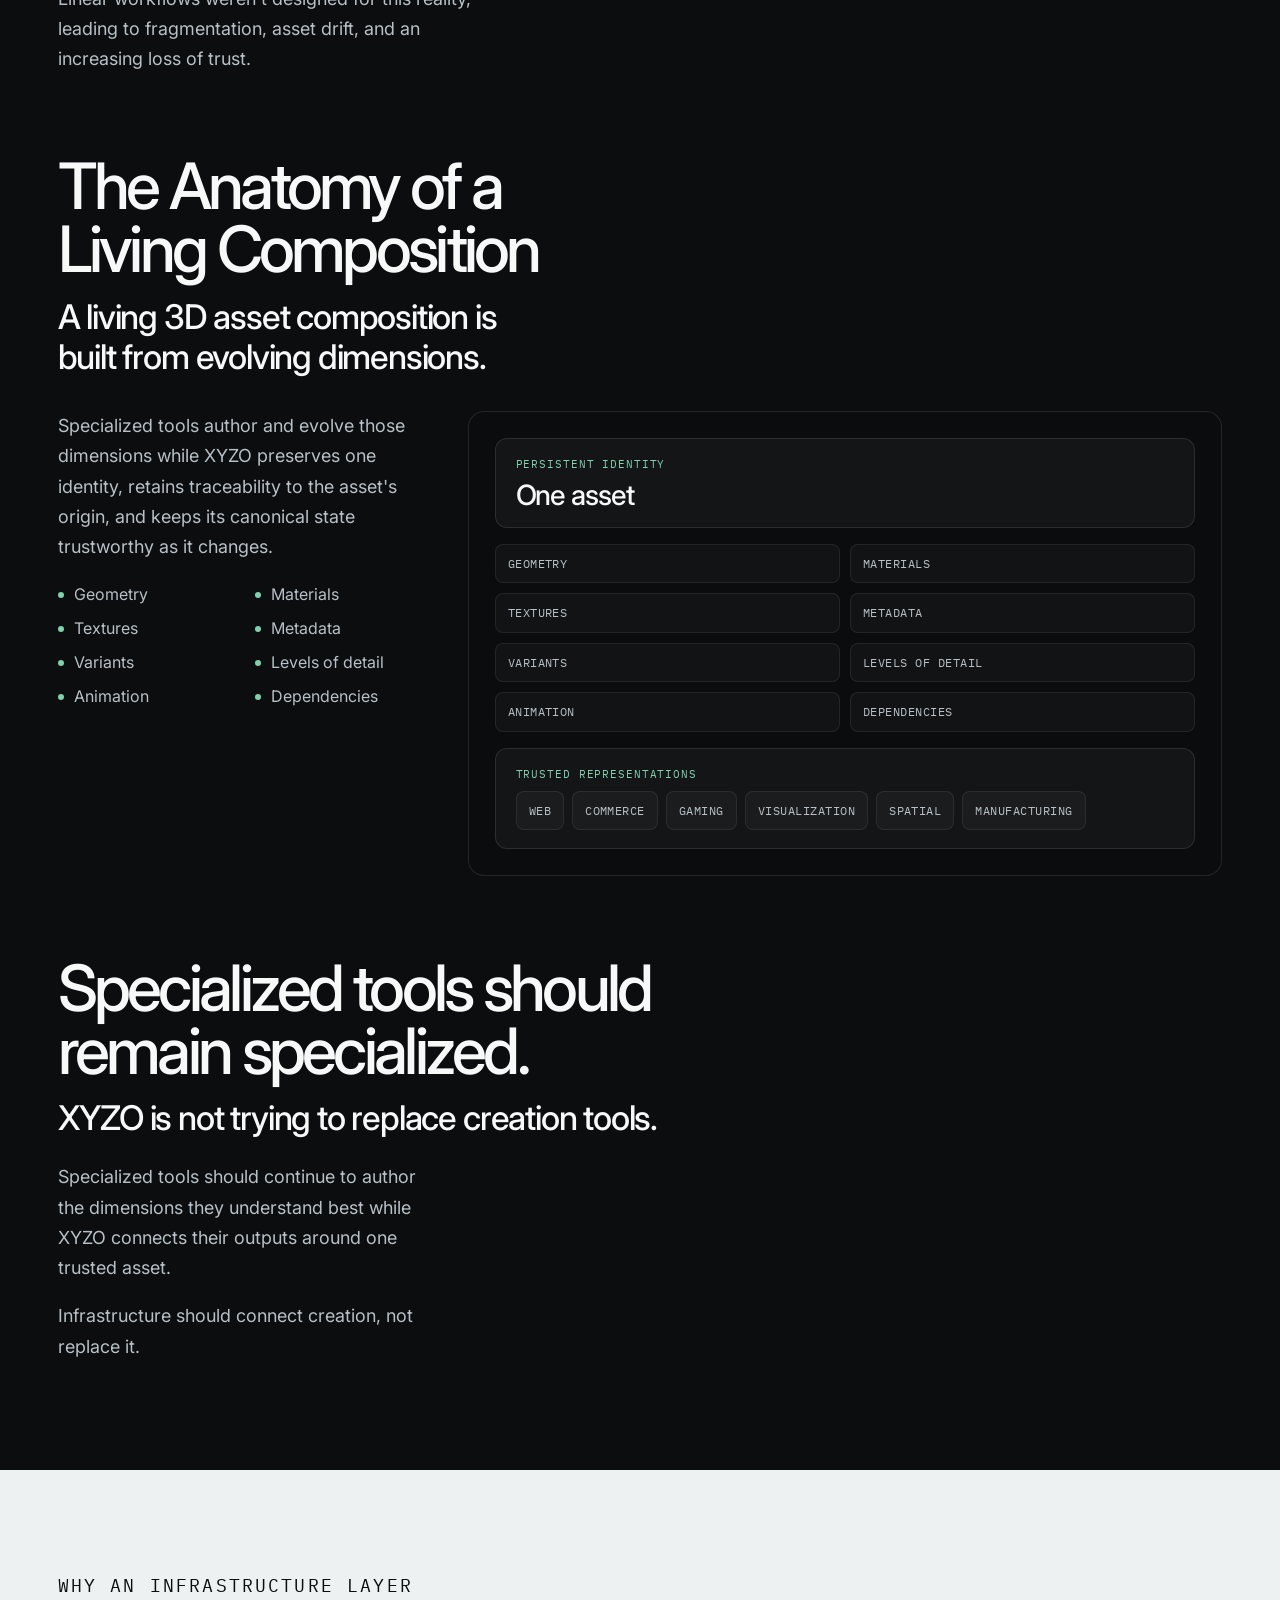
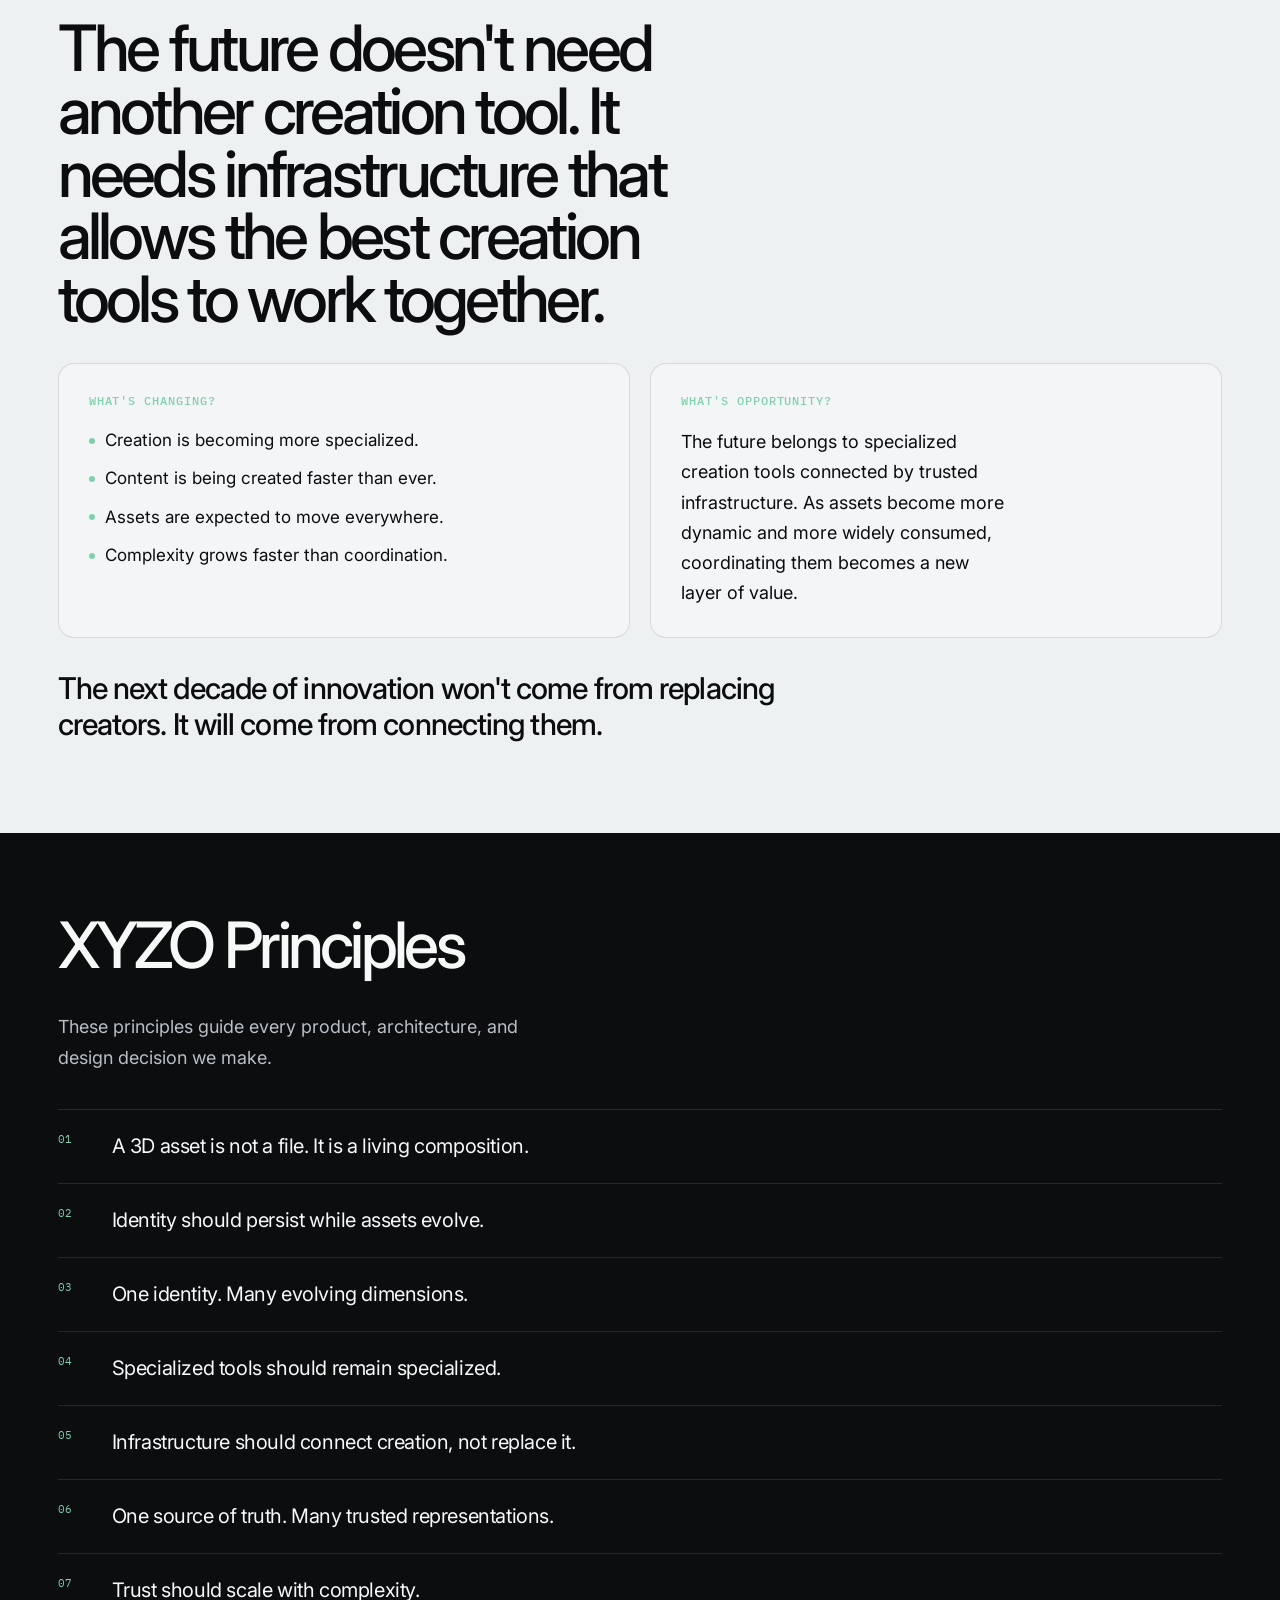
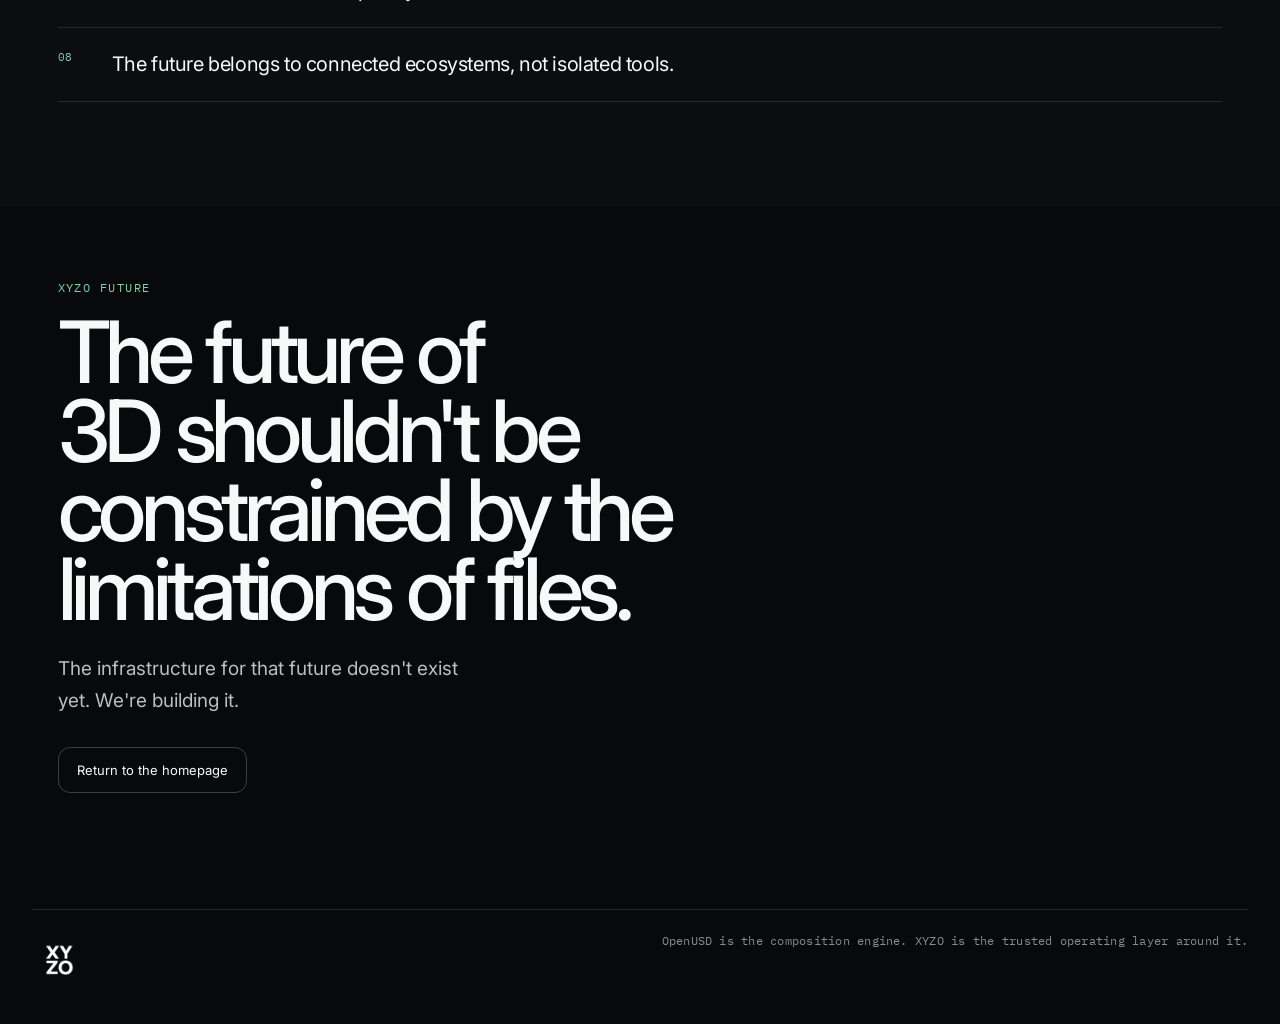
==== commit b801eb4c: "Add semantic orchestration diagram to First Principles page - Replace the simplified “What does XYZO" ====
--- a/principles/index.html
+++ b/principles/index.html
@@ -85,30 +85,64 @@
             <p class="principles-eyebrow eyebrow eyebrow-accent">What does XYZO do?</p>
             <h2 class="principles-declaration principles-orchestration-declaration">XYZO orchestrates change while preserving one trusted identity.</h2>
           </div>
-          <div class="principles-orchestration-map reveal" role="img" aria-label="Canonical Asset orchestrated by XYZO into Visualization, Spatial, XR/AR/VR, Manufacturing, Web, Commerce, and Gaming">
-            <div class="principles-orchestration-core">
-              <span class="principles-orchestration-label mono">Canonical Asset</span>
-              <div class="principles-orchestration-core-card">
-                <strong>One trusted identity</strong>
-              </div>
-            </div>
-            <div class="principles-orchestration-connector" aria-hidden="true">
-              <span></span>
-              <span></span>
-              <span></span>
-            </div>
-            <div class="principles-orchestration-flow">
+          <div class="principles-orchestration-map reveal" aria-describedby="principles-orchestration-summary">
+            <p id="principles-orchestration-summary" class="principles-orchestration-summary">Specialized tools contribute changes to evolving dimensions. Those dimensions compose into one canonical asset with one trusted identity. XYZO orchestrates trusted representations for multiple destinations.</p>
+            <div class="principles-orchestration-tools" aria-label="Specialized tools contribute changes to evolving dimensions">
+              <span class="principles-orchestration-label mono">Specialized tools</span>
+              <ul class="principles-orchestration-tool-list mono">
+                <li>DCCs</li>
+                <li>External editing tools</li>
+              </ul>
+            </div>
+            <div class="principles-orchestration-connector principles-orchestration-connector-tools" aria-hidden="true">
+              <span></span>
+              <span></span>
+              <span></span>
+            </div>
+            <div class="principles-orchestration-dimensions" aria-label="Evolving dimensions compose into the canonical asset">
+              <span class="principles-orchestration-label mono">Evolving dimensions</span>
+              <ul class="principles-orchestration-dimension-list mono">
+                <li>Geometry</li>
+                <li>Materials</li>
+                <li>Textures</li>
+                <li>Metadata</li>
+                <li>Variants</li>
+                <li>Levels of detail</li>
+                <li>Animation</li>
+                <li>Dependencies</li>
+              </ul>
+            </div>
+            <div class="principles-orchestration-connector principles-orchestration-connector-canonical" aria-hidden="true">
+              <span></span>
+              <span></span>
+              <span></span>
+            </div>
+            <div class="principles-orchestration-canonical" aria-label="XYZO orchestrates the canonical asset while its trusted identity remains persistent">
               <span class="principles-orchestration-label mono">Orchestrated by XYZO</span>
-            </div>
-            <ul class="principles-orchestration-list mono" aria-label="Downstream destinations">
-              <li>Visualization</li>
-              <li>Spatial</li>
-              <li>XR/AR/VR</li>
-              <li>Manufacturing</li>
-              <li>Web</li>
-              <li>Commerce</li>
-              <li>Gaming</li>
-            </ul>
+              <div class="principles-orchestration-boundary">
+                <div class="principles-orchestration-core">
+                  <span class="principles-orchestration-core-label mono">Canonical Asset</span>
+                  <strong>One trusted identity</strong>
+                </div>
+              </div>
+            </div>
+            <div class="principles-orchestration-connector principles-orchestration-connector-representations" aria-hidden="true">
+              <span></span>
+              <span></span>
+              <span></span>
+            </div>
+            <div class="principles-orchestration-representations" aria-label="Trusted representations for downstream destinations">
+              <span class="principles-orchestration-label mono">Trusted representations</span>
+              <ul class="principles-orchestration-list mono" aria-label="Downstream destinations">
+                <li>Visualization</li>
+                <li>Spatial</li>
+                <li>XR/AR/VR</li>
+                <li>Manufacturing</li>
+                <li>Web</li>
+                <li>Commerce</li>
+                <li>Gaming</li>
+              </ul>
+            </div>
           </div>
         </section>
 
--- a/resources/styles/site.css
+++ b/resources/styles/site.css
@@ -1927,10 +1927,24 @@
 
 .principles-orchestration-map {
   display: grid;
-  grid-template-columns: minmax(0, 1fr) 74px minmax(180px, 0.78fr) minmax(0, 1.18fr);
-  gap: 20px;
+  grid-template-areas: "tools connector-tools dimensions connector-canonical canonical connector-representations representations";
+  grid-template-columns: minmax(136px, 0.72fr) 38px minmax(194px, 1.1fr) 38px minmax(194px, 0.92fr) 38px minmax(190px, 1fr);
+  gap: 12px;
   align-items: center;
-  margin-top: 34px;
+  margin-top: 38px;
+  position: relative;
+}
+
+.principles-orchestration-summary {
+  position: absolute;
+  width: 1px;
+  height: 1px;
+  padding: 0;
+  margin: -1px;
+  overflow: hidden;
+  clip: rect(0 0 0 0);
+  white-space: nowrap;
+  border: 0;
 }
 
 .principles-orchestration-label {
@@ -1942,56 +1956,28 @@
   text-transform: uppercase;
 }
 
-.principles-orchestration-core-card,
-.principles-orchestration-flow {
-  min-height: 122px;
-  padding: 24px 22px;
-  border: 1px solid rgba(247, 248, 248, 0.1);
-  border-radius: var(--radius-md);
-  background: rgba(11, 13, 15, 0.2);
-}
-
-.principles-orchestration-core-card {
-  display: grid;
-  place-items: center;
-  text-align: center;
-}
-
-.principles-orchestration-core-card strong,
-.principles-orchestration-flow {
-  font-size: 25px;
-  line-height: 1.12;
-  letter-spacing: -0.03em;
-  font-weight: 500;
-}
-
-.principles-orchestration-flow {
-  display: grid;
-  align-content: center;
-}
-
-.principles-orchestration-flow .principles-orchestration-label {
-  margin-bottom: 8px;
-}
-
-.principles-orchestration-connector {
-  display: grid;
-  gap: 12px;
-}
-
-.principles-orchestration-connector span {
-  height: 1px;
-  background: rgba(247, 248, 248, 0.2);
-}
-
+.principles-orchestration-tools {
+  grid-area: tools;
+}
+
+.principles-orchestration-tool-list,
+.principles-orchestration-dimension-list,
 .principles-orchestration-list {
-  display: grid;
-  grid-template-columns: repeat(2, minmax(0, 1fr));
-  gap: 10px;
-}
-
+  margin: 0;
+  padding: 0;
+  list-style: none;
+}
+
+.principles-orchestration-tool-list,
+.principles-orchestration-dimension-list,
+.principles-orchestration-list {
+  display: grid;
+  gap: 8px;
+}
+
+.principles-orchestration-tool-list li,
+.principles-orchestration-dimension-list li,
 .principles-orchestration-list li {
-  padding: 11px 12px;
   border: 1px solid rgba(247, 248, 248, 0.08);
   border-radius: var(--radius-sm);
   background: rgba(247, 248, 248, 0.03);
@@ -1999,6 +1985,97 @@
   font-size: 12px;
   letter-spacing: 0.04em;
   text-transform: uppercase;
+}
+
+.principles-orchestration-tool-list li {
+  padding: 15px 14px;
+}
+
+.principles-orchestration-dimensions {
+  grid-area: dimensions;
+}
+
+.principles-orchestration-dimension-list {
+  grid-template-columns: repeat(2, minmax(0, 1fr));
+}
+
+.principles-orchestration-dimension-list li {
+  padding: 10px 11px;
+}
+
+.principles-orchestration-canonical {
+  grid-area: canonical;
+}
+
+.principles-orchestration-boundary {
+  padding: 10px;
+  border: 1px solid rgba(127, 209, 174, 0.42);
+  border-radius: var(--radius-lg);
+  background: rgba(127, 209, 174, 0.04);
+}
+
+.principles-orchestration-core {
+  display: grid;
+  align-content: center;
+  justify-items: center;
+  gap: 12px;
+  min-height: 178px;
+  padding: 24px 18px;
+  border: 1px solid rgba(247, 248, 248, 0.1);
+  border-radius: var(--radius-md);
+  background: rgba(11, 13, 15, 0.38);
+  text-align: center;
+}
+
+.principles-orchestration-core-label {
+  display: block;
+  margin-bottom: 12px;
+  color: var(--green);
+  font-size: 11px;
+  letter-spacing: 0.08em;
+  text-transform: uppercase;
+}
+
+.principles-orchestration-core strong {
+  max-width: 9ch;
+  font-size: 27px;
+  line-height: 1.12;
+  letter-spacing: -0.03em;
+  font-weight: 500;
+}
+
+.principles-orchestration-connector {
+  display: grid;
+  grid-auto-rows: 1px;
+  gap: 12px;
+}
+
+.principles-orchestration-connector span {
+  background: rgba(247, 248, 248, 0.2);
+}
+
+.principles-orchestration-connector-tools {
+  grid-area: connector-tools;
+}
+
+.principles-orchestration-connector-canonical {
+  grid-area: connector-canonical;
+}
+
+.principles-orchestration-connector-representations {
+  grid-area: connector-representations;
+}
+
+.principles-orchestration-representations {
+  grid-area: representations;
+}
+
+.principles-orchestration-list {
+  grid-template-columns: repeat(2, minmax(0, 1fr));
+}
+
+.principles-orchestration-list li {
+  padding: 11px 12px;
 }
 
 .principles-anatomy {
@@ -2394,6 +2471,18 @@
     grid-template-columns: minmax(0, 1fr);
     gap: 6px;
   }
+
+  .principles-orchestration-map {
+    grid-template-areas:
+      "tools dimensions"
+      "canonical representations";
+    grid-template-columns: minmax(0, 0.82fr) minmax(0, 1.18fr);
+    gap: 24px;
+  }
+
+  .principles-orchestration-connector {
+    display: none;
+  }
 }
 
 @media (max-width: 760px) {
@@ -2777,17 +2866,25 @@
     margin-top: 42px;
   }
 
-  .principles-orchestration-core-card,
-  .principles-orchestration-flow {
+  .principles-orchestration-map {
+    grid-template-areas:
+      "tools"
+      "dimensions"
+      "canonical"
+      "representations";
+    gap: 24px;
+  }
+
+  .principles-orchestration-core {
     min-height: 0;
-  }
-
-  .principles-orchestration-connector {
-    display: none;
   }
 
   .principles-orchestration-list {
     grid-template-columns: minmax(0, 1fr) minmax(0, 1fr);
+  }
+
+  .principles-orchestration-dimension-list {
+    grid-template-columns: minmax(0, 1fr);
   }
 
   .principles-bullet-list {
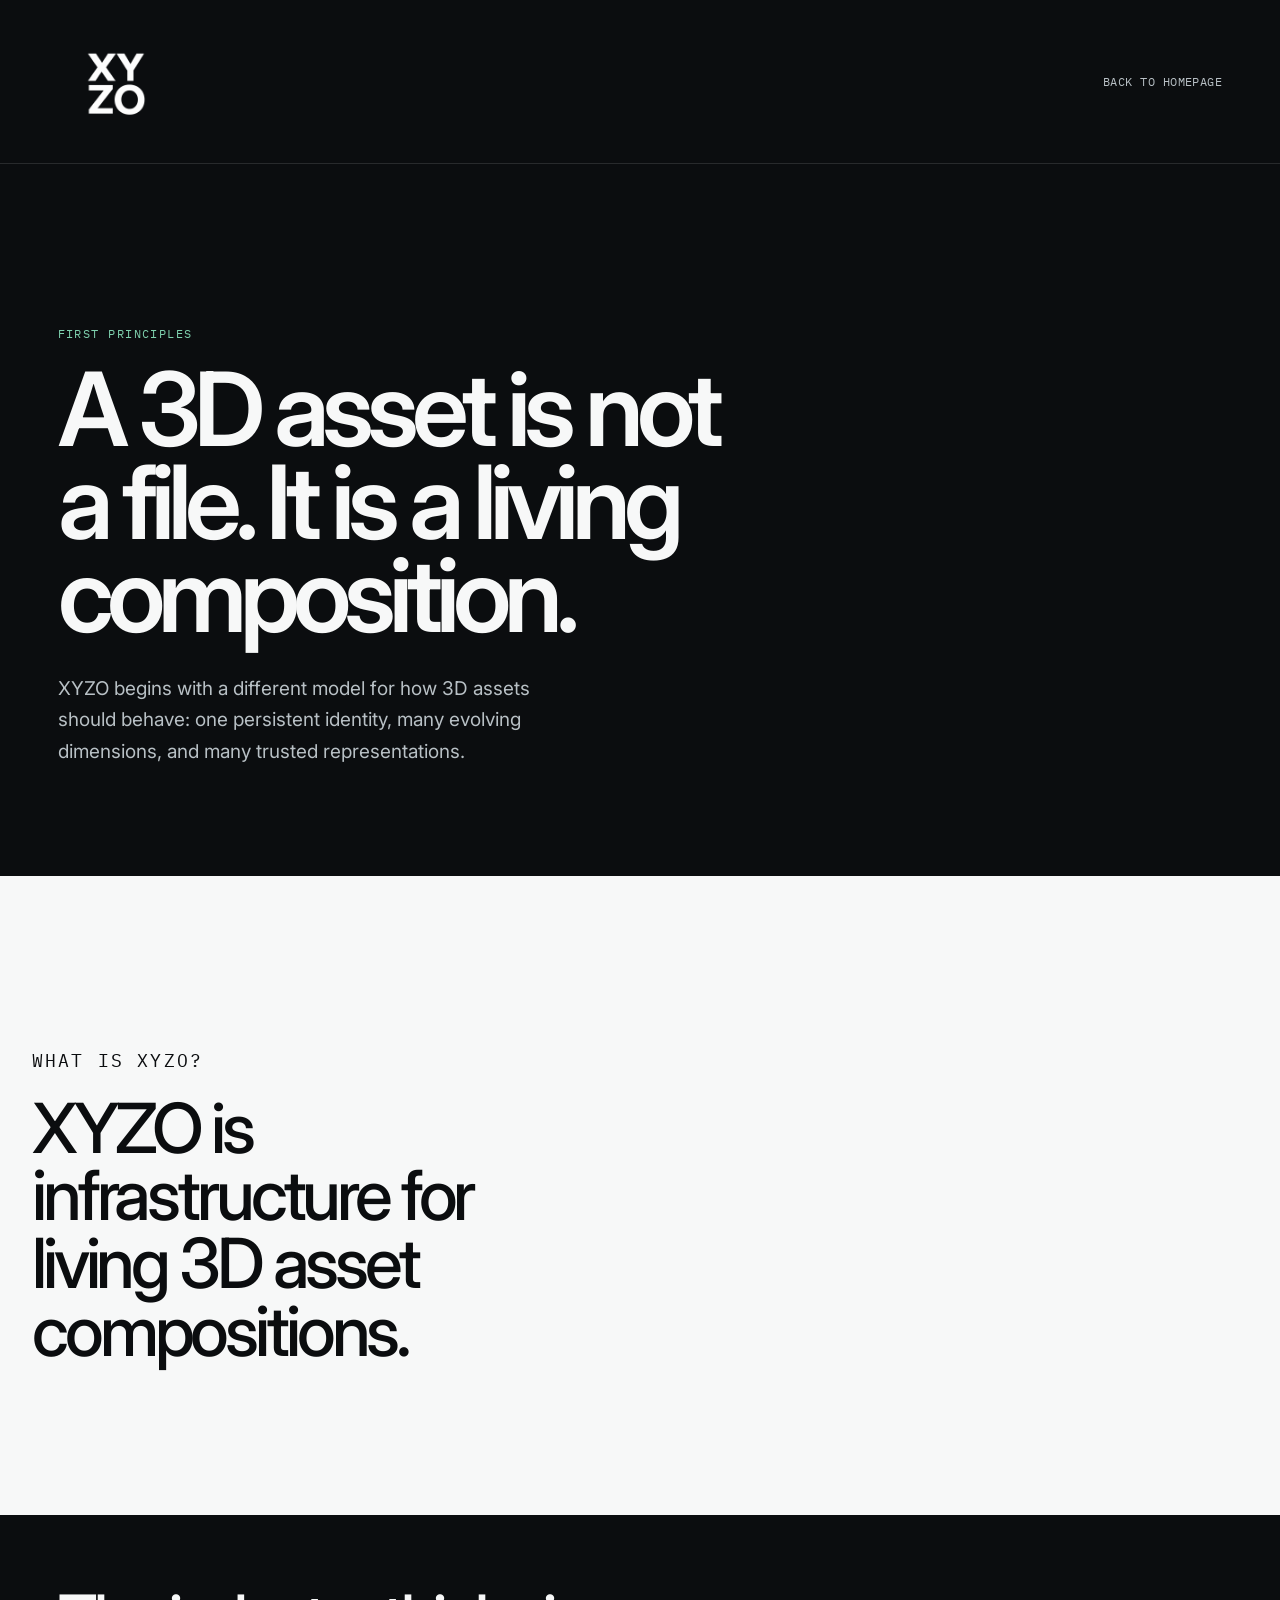
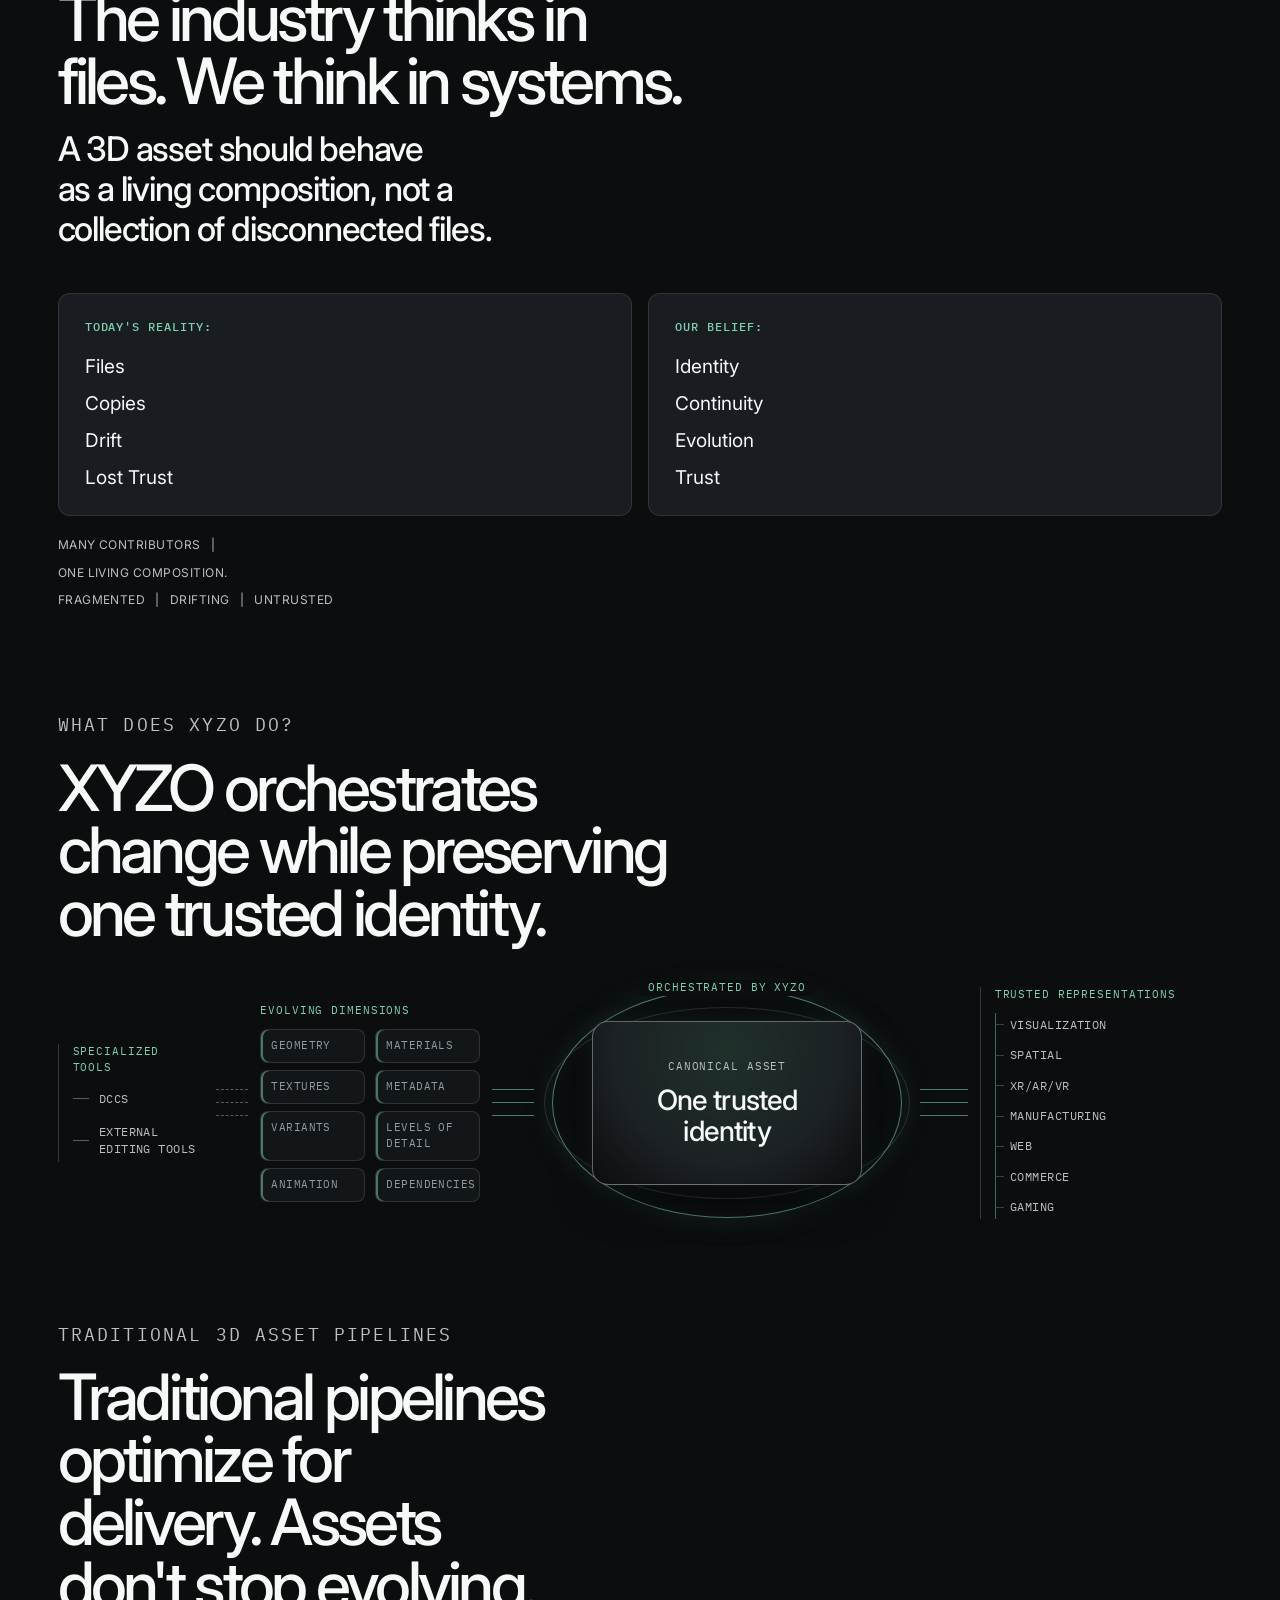
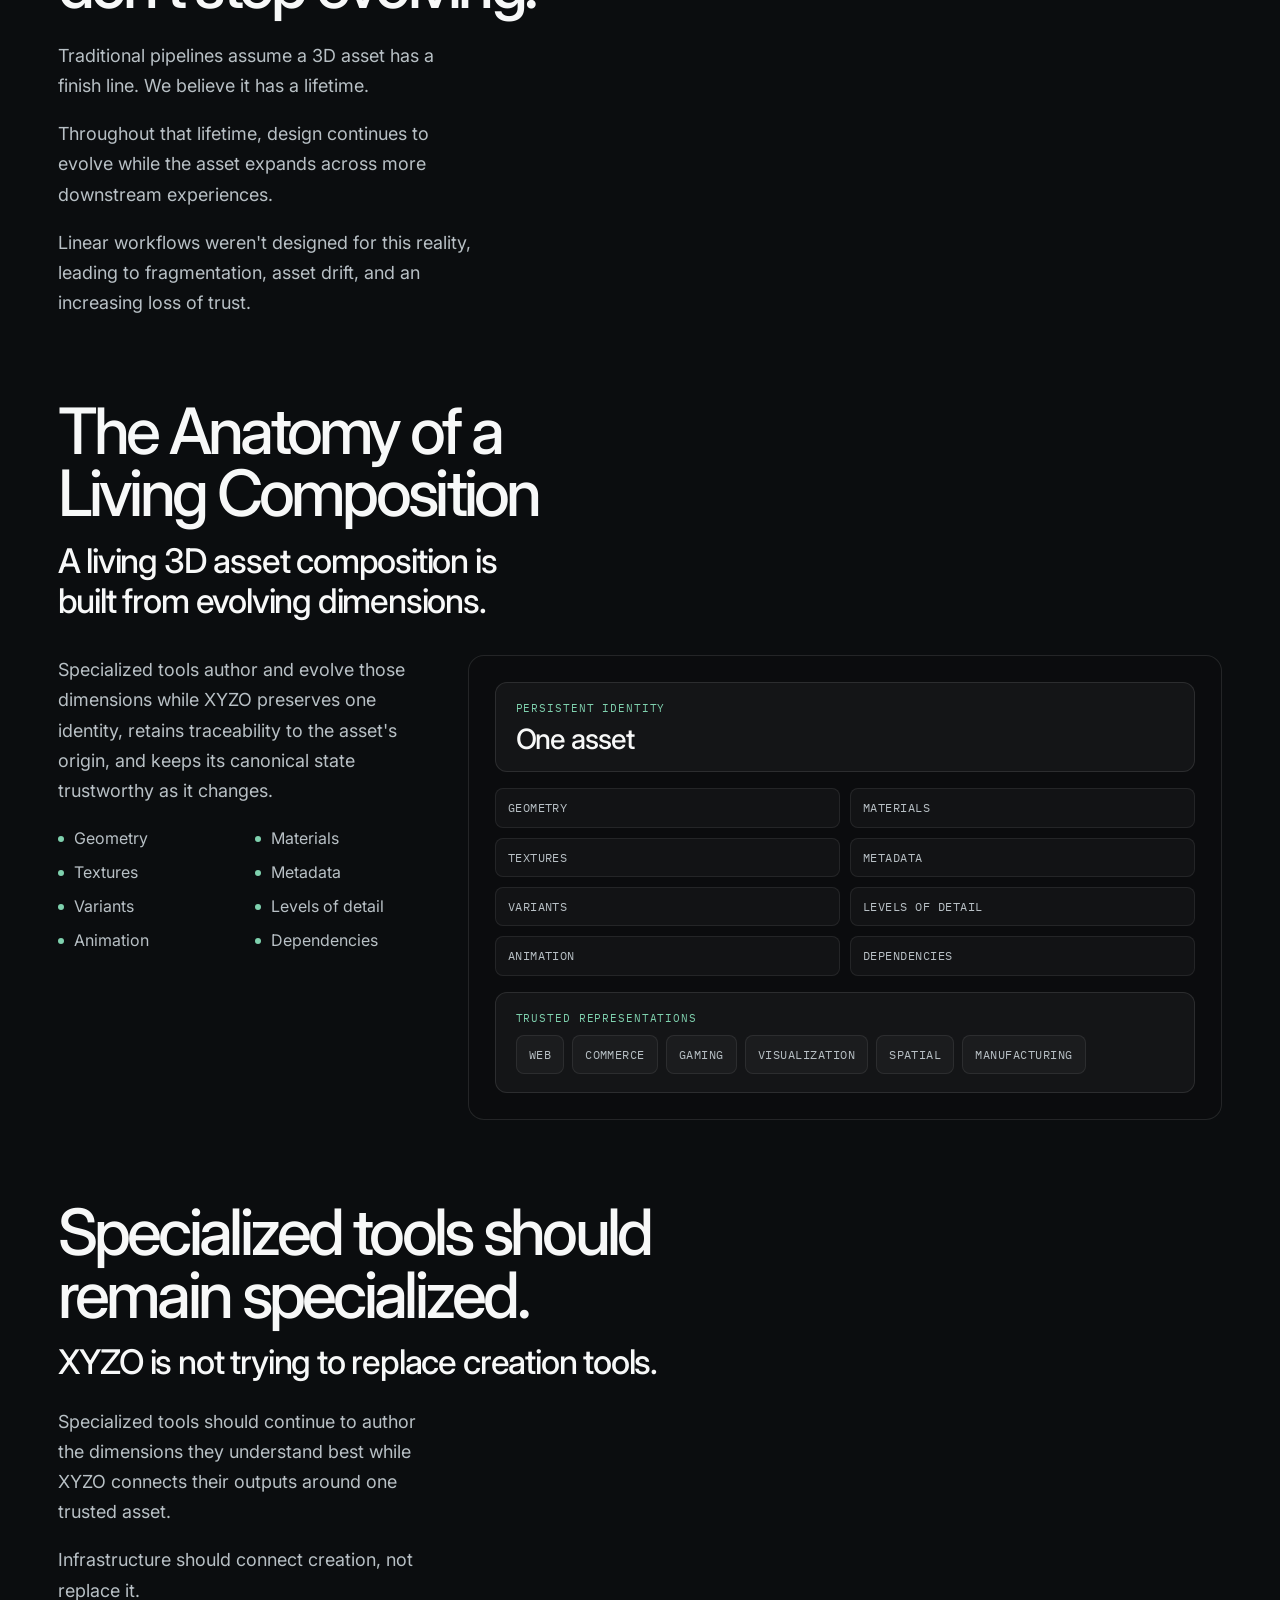
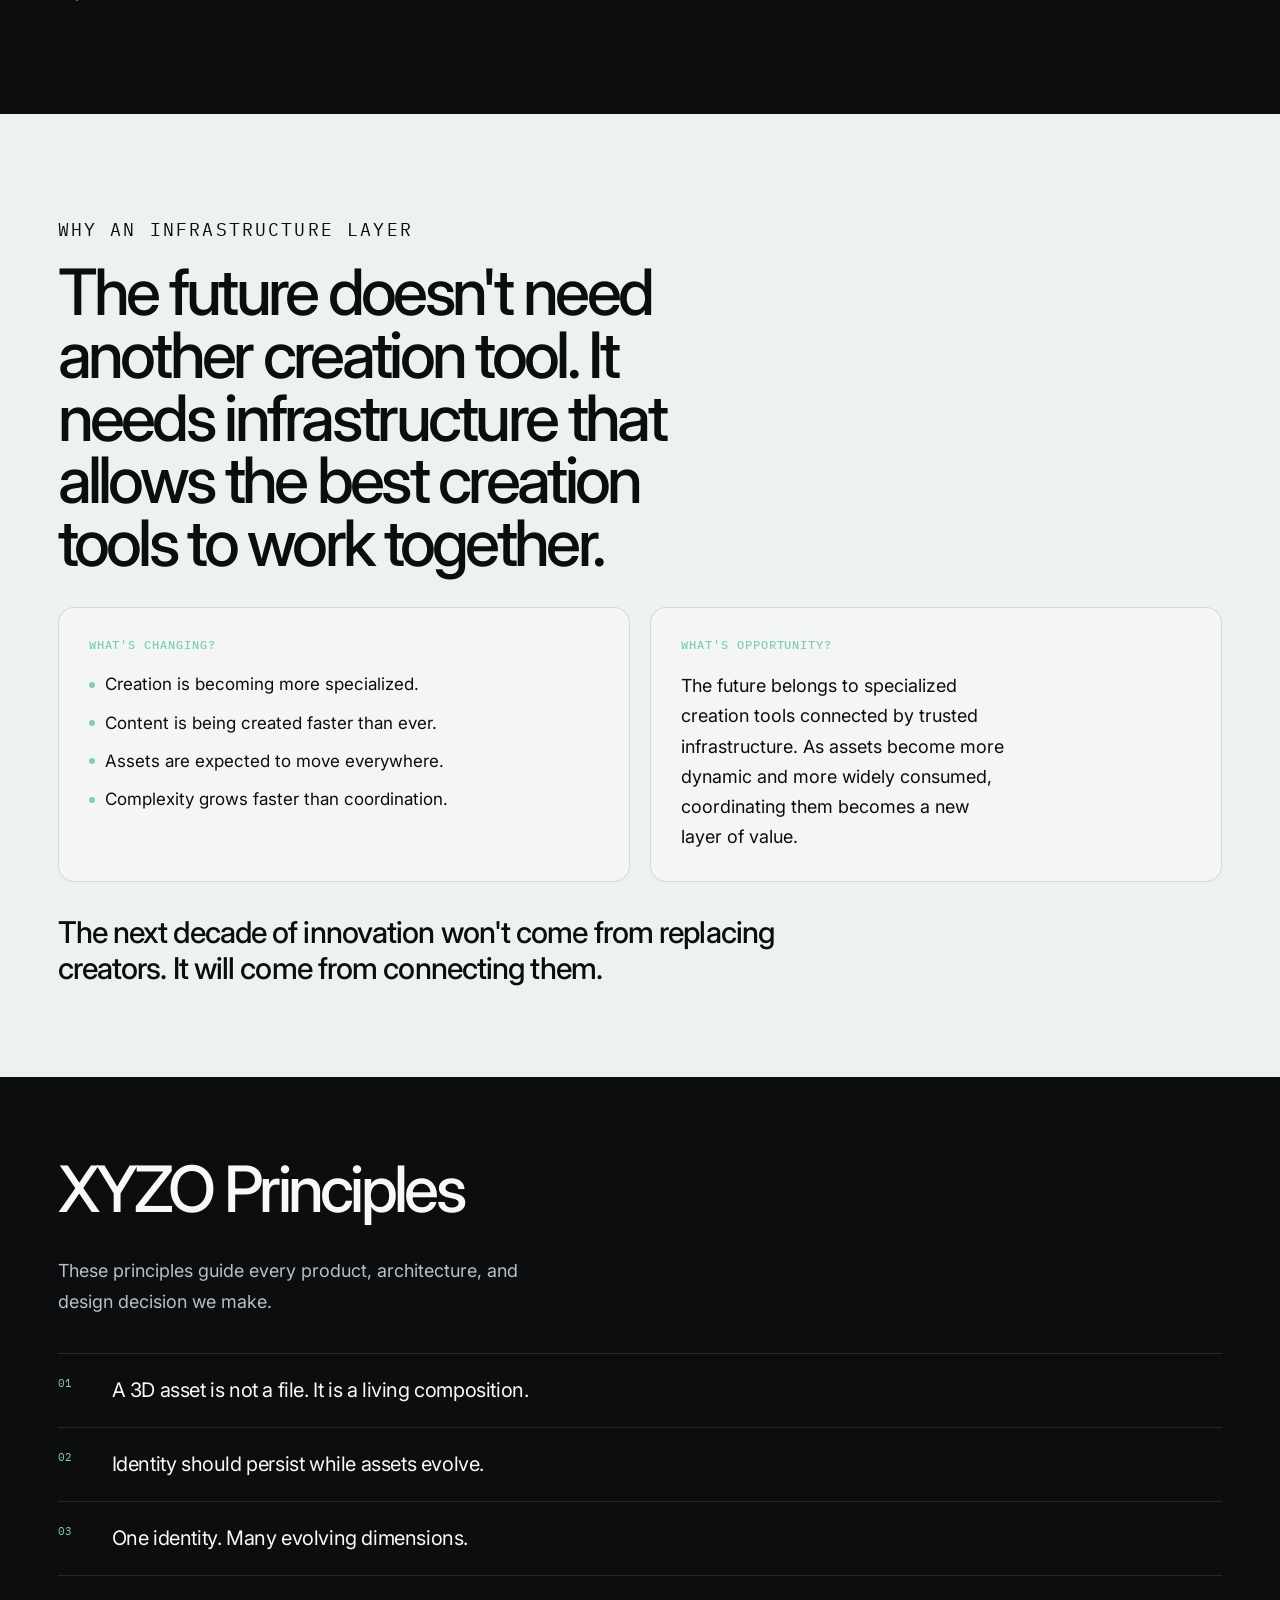
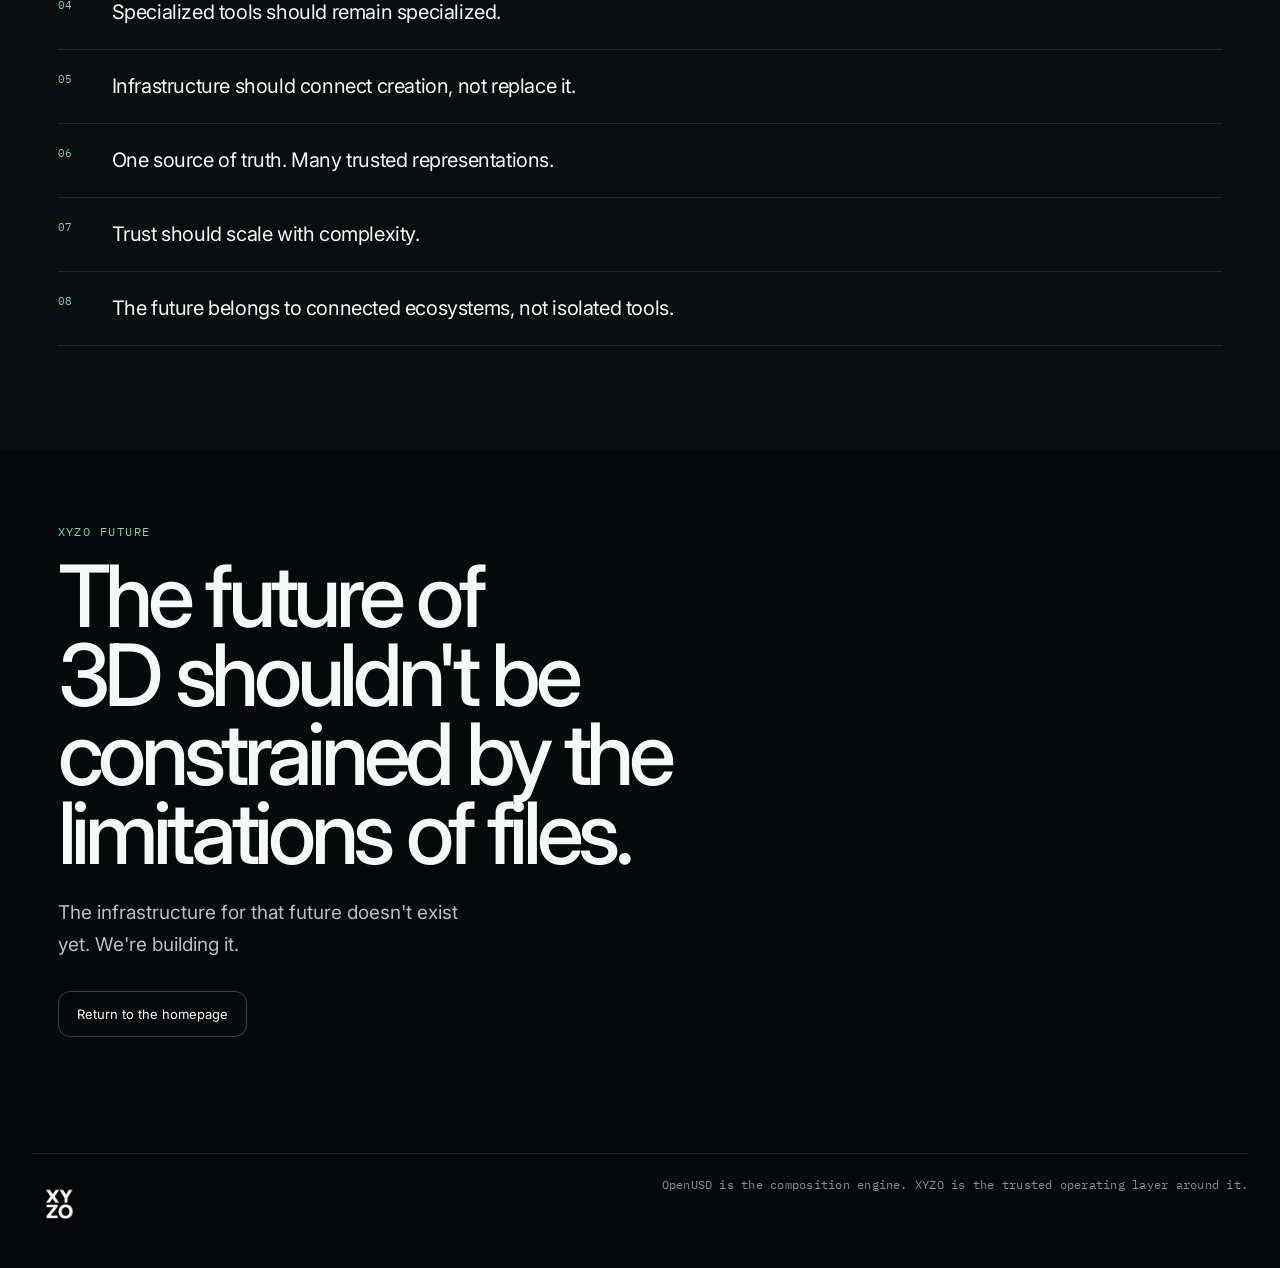
==== commit 14ac6d1b: "Continue First Principles page development Refine the First Principles page structure and presentati" ====
--- a/principles/index.html
+++ b/principles/index.html
@@ -40,8 +40,11 @@
 
     <section class="principles-section principles-orientation">
       <div class="wrap principles-orientation-shell">
-        <p class="principles-eyebrow eyebrow">What is XYZO?</p>
-        <h2 class="principles-orientation-answer">XYZO is infrastructure for living 3D asset compositions.</h2>
+        <div class="principles-orientation-declaration">
+          <p class="principles-eyebrow eyebrow">What is XYZO?</p>
+          <h2 class="principles-orientation-answer">XYZO is infrastructure for living 3D asset compositions.</h2>
+        </div>
+        <div class="principles-orientation-context" aria-hidden="true"></div>
       </div>
     </section>
 
@@ -99,7 +102,7 @@
               <span></span>
               <span></span>
             </div>
-            <div class="principles-orchestration-dimensions" aria-label="Evolving dimensions compose into the canonical asset">
+            <div class="principles-orchestration-dimensions" aria-label="Evolving dimensions contribute changes to the canonical asset">
               <span class="principles-orchestration-label mono">Evolving dimensions</span>
               <ul class="principles-orchestration-dimension-list mono">
                 <li>Geometry</li>
@@ -118,12 +121,11 @@
               <span></span>
             </div>
             <div class="principles-orchestration-canonical" aria-label="XYZO orchestrates the canonical asset while its trusted identity remains persistent">
-              <span class="principles-orchestration-label mono">Orchestrated by XYZO</span>
-              <div class="principles-orchestration-boundary">
-                <div class="principles-orchestration-core">
-                  <span class="principles-orchestration-core-label mono">Canonical Asset</span>
-                  <strong>One trusted identity</strong>
-                </div>
+              <div class="principles-orchestration-frame" aria-hidden="true"></div>
+              <span class="principles-orchestration-frame-label mono">Orchestrated by XYZO</span>
+              <div class="principles-orchestration-core">
+                <span class="principles-orchestration-core-label mono">Canonical Asset</span>
+                <strong>One trusted identity</strong>
               </div>
             </div>
             <div class="principles-orchestration-connector principles-orchestration-connector-representations" aria-hidden="true">
@@ -301,6 +303,7 @@
     } else {
       reveals.forEach(el => el.classList.add('visible'));
     }
+
   </script>
 </body>
 </html>
--- a/resources/styles/site.css
+++ b/resources/styles/site.css
@@ -1697,7 +1697,6 @@
 
 .document-hero-inner.wrap,
 .document-content-inner.wrap,
-.principles-orientation-shell.wrap,
 .principles-why-shell.wrap,
 .document-closing-inner.wrap {
   width: min(var(--hero-measure), calc(100% - (var(--hero-gutter) * 2)));
@@ -1787,30 +1786,28 @@
 }
 
 .principles-orientation {
-  padding: clamp(52px, 8vh, 84px) 0 clamp(60px, 9vh, 92px);
-  background: var(--surface);
+  padding: 150px 0;
+  background: var(--white);
   color: var(--ink);
 }
 
-.principles-orientation-shell {
-  display: grid;
-  gap: 18px;
+.principles-orientation-shell.wrap {
+  display: grid;
+  width: min(1240px, calc(100% - 64px));
+  max-width: none;
+  grid-template-columns: 1fr 1fr;
+  gap: 11vw;
+  align-items: start;
 }
 
 .principles-section.principles-orientation .principles-eyebrow {
   color: var(--ink);
-  font-size: 13px;
 }
 
 .principles-section.principles-orientation .principles-orientation-answer {
   max-width: 18ch;
-  margin: 0;
+  margin: 18px 0 0;
   color: var(--ink);
-  font-size: clamp(42px, 5vw, 72px);
-  line-height: 1;
-  letter-spacing: -0.05em;
-  font-weight: 500;
-  text-wrap: balance;
 }
 
 .principles-section-surface,
@@ -1928,10 +1925,10 @@
 .principles-orchestration-map {
   display: grid;
   grid-template-areas: "tools connector-tools dimensions connector-canonical canonical connector-representations representations";
-  grid-template-columns: minmax(136px, 0.72fr) 38px minmax(194px, 1.1fr) 38px minmax(194px, 0.92fr) 38px minmax(190px, 1fr);
+  grid-template-columns: minmax(118px, 0.52fr) 32px minmax(176px, 0.78fr) 42px minmax(280px, 1.28fr) 48px minmax(188px, 0.86fr);
   gap: 12px;
   align-items: center;
-  margin-top: 38px;
+  margin-top: 42px;
   position: relative;
 }
 
@@ -1958,6 +1955,8 @@
 
 .principles-orchestration-tools {
   grid-area: tools;
+  padding-left: 14px;
+  border-left: 1px solid rgba(247, 248, 248, 0.18);
 }
 
 .principles-orchestration-tool-list,
@@ -1978,9 +1977,6 @@
 .principles-orchestration-tool-list li,
 .principles-orchestration-dimension-list li,
 .principles-orchestration-list li {
-  border: 1px solid rgba(247, 248, 248, 0.08);
-  border-radius: var(--radius-sm);
-  background: rgba(247, 248, 248, 0.03);
   color: var(--muted);
   font-size: 12px;
   letter-spacing: 0.04em;
@@ -1988,7 +1984,18 @@
 }
 
 .principles-orchestration-tool-list li {
-  padding: 15px 14px;
+  display: flex;
+  align-items: center;
+  gap: 10px;
+  padding: 4px 0;
+}
+
+.principles-orchestration-tool-list li::before {
+  content: "";
+  width: 16px;
+  height: 1px;
+  flex: 0 0 auto;
+  background: rgba(247, 248, 248, 0.34);
 }
 
 .principles-orchestration-dimensions {
@@ -1997,49 +2004,100 @@
 
 .principles-orchestration-dimension-list {
   grid-template-columns: repeat(2, minmax(0, 1fr));
+  gap: 7px 10px;
 }
 
 .principles-orchestration-dimension-list li {
-  padding: 10px 11px;
+  padding: 8px 10px;
+  border: 1px solid rgba(247, 248, 248, 0.12);
+  border-radius: var(--radius-sm);
+  background: rgba(29, 34, 38, 0.44);
+  box-shadow: inset 2px 0 0 rgba(127, 209, 174, 0.52);
+  color: rgba(184, 192, 197, 0.78);
+  font-size: 11px;
 }
 
 .principles-orchestration-canonical {
   grid-area: canonical;
-}
-
-.principles-orchestration-boundary {
-  padding: 10px;
-  border: 1px solid rgba(127, 209, 174, 0.42);
-  border-radius: var(--radius-lg);
-  background: rgba(127, 209, 174, 0.04);
-}
-
-.principles-orchestration-core {
-  display: grid;
-  align-content: center;
-  justify-items: center;
-  gap: 12px;
-  min-height: 178px;
-  padding: 24px 18px;
-  border: 1px solid rgba(247, 248, 248, 0.1);
-  border-radius: var(--radius-md);
-  background: rgba(11, 13, 15, 0.38);
-  text-align: center;
-}
-
-.principles-orchestration-core-label {
+  position: relative;
+  display: grid;
+  min-height: 230px;
+  place-items: center;
+}
+
+.principles-orchestration-frame {
+  position: absolute;
+  inset: 0 6px;
+  border: 1px solid rgba(127, 209, 174, 0.58);
+  border-radius: 50%;
+  box-shadow: inset 0 0 28px rgba(127, 209, 174, 0.04), 0 0 34px rgba(127, 209, 174, 0.1);
+}
+
+.principles-orchestration-frame::before {
+  content: "";
+  position: absolute;
+  inset: 18px -9px;
+  border: 1px solid rgba(247, 248, 248, 0.12);
+  border-radius: 50%;
+}
+
+.principles-orchestration-frame-label,
+.principles-orchestration-core-label,
+.principles-orchestration-label {
   display: block;
-  margin-bottom: 12px;
-  color: var(--green);
+  margin: 0;
   font-size: 11px;
   letter-spacing: 0.08em;
   text-transform: uppercase;
 }
 
+.principles-orchestration-label,
+.principles-orchestration-frame-label {
+  color: var(--green);
+}
+
+.principles-orchestration-tools .principles-orchestration-label,
+.principles-orchestration-dimensions .principles-orchestration-label,
+.principles-orchestration-representations .principles-orchestration-label {
+  margin-bottom: 10px;
+}
+
+.principles-orchestration-core-label {
+  color: rgba(247, 248, 248, 0.72);
+}
+
+.principles-orchestration-core {
+  display: grid;
+  align-content: center;
+  gap: 10px;
+  width: min(100%, 270px);
+  min-height: 164px;
+  padding: 24px;
+  border: 1px solid rgba(247, 248, 248, 0.36);
+  border-radius: var(--radius-lg);
+  background: radial-gradient(circle at 50% 18%, rgba(127, 209, 174, 0.18), rgba(29, 34, 38, 0.94) 62%, rgba(11, 13, 15, 0.98) 100%);
+  box-shadow: 0 18px 42px rgba(0, 0, 0, 0.3), 0 0 24px rgba(127, 209, 174, 0.08);
+  place-items: center;
+  text-align: center;
+  z-index: 1;
+}
+
+.principles-orchestration-frame-label {
+  position: absolute;
+  top: 0;
+  left: 50%;
+  z-index: 2;
+  padding: 0 8px;
+  background: var(--black);
+  transform: translate(-50%, -50%);
+  white-space: nowrap;
+}
+
 .principles-orchestration-core strong {
   max-width: 9ch;
-  font-size: 27px;
-  line-height: 1.12;
+  color: var(--white);
+  font-size: 28px;
+  line-height: 1.08;
   letter-spacing: -0.03em;
   font-weight: 500;
 }
@@ -2051,13 +2109,18 @@
 }
 
 .principles-orchestration-connector span {
-  background: rgba(247, 248, 248, 0.2);
+  background: rgba(127, 209, 174, 0.58);
 }
 
 .principles-orchestration-connector-tools {
   grid-area: connector-tools;
 }
 
+.principles-orchestration-connector-tools span {
+  background: none;
+  border-top: 1px dashed rgba(247, 248, 248, 0.32);
+}
+
 .principles-orchestration-connector-canonical {
   grid-area: connector-canonical;
 }
@@ -2068,14 +2131,28 @@
 
 .principles-orchestration-representations {
   grid-area: representations;
+  padding-left: 14px;
+  border-left: 1px solid rgba(247, 248, 248, 0.18);
 }
 
 .principles-orchestration-list {
-  grid-template-columns: repeat(2, minmax(0, 1fr));
+  gap: 7px;
+  padding-left: 14px;
+  border-left: 1px solid rgba(127, 209, 174, 0.48);
 }
 
 .principles-orchestration-list li {
-  padding: 11px 12px;
+  position: relative;
+  padding: 3px 0;
+}
+
+.principles-orchestration-list li::before {
+  content: "";
+  position: absolute;
+  top: 50%;
+  left: -14px;
+  width: 8px;
+  border-top: 1px solid rgba(247, 248, 248, 0.22);
 }
 
 .principles-anatomy {
@@ -2443,6 +2520,7 @@
   .normalize-gallery-selectors {
     grid-template-columns: repeat(2, minmax(0, 1fr));
   }
+
 }
 
 @media (max-width: 980px) {
@@ -2474,14 +2552,24 @@
 
   .principles-orchestration-map {
     grid-template-areas:
-      "tools dimensions"
-      "canonical representations";
-    grid-template-columns: minmax(0, 0.82fr) minmax(0, 1.18fr);
-    gap: 24px;
+      "tools"
+      "dimensions"
+      "canonical"
+      "representations";
+    grid-template-columns: minmax(0, 1fr);
+    gap: 28px;
   }
 
   .principles-orchestration-connector {
     display: none;
+  }
+
+  .principles-orchestration-canonical {
+    min-height: 194px;
+  }
+
+  .principles-orchestration-representations {
+    max-width: 300px;
   }
 }
 
@@ -2833,17 +2921,24 @@
   }
 
   .principles-orientation {
-    padding: 44px 0 52px;
+    padding: 90px 0;
   }
 
   .principles-orientation-shell {
-    gap: 14px;
+    grid-template-columns: 1fr;
+    gap: 38px;
+  }
+
+  .principles-orientation-shell.wrap {
+    width: min(100% - 40px, 1240px);
+  }
+
+  .principles-orientation-context {
+    display: none;
   }
 
   .principles-section.principles-orientation .principles-orientation-answer {
-    max-width: 16ch;
-    font-size: clamp(34px, 8.4vw, 52px);
-    line-height: 1.02;
+    margin-top: 10px;
   }
 
   .principles-section-surface,
@@ -2875,16 +2970,29 @@
     gap: 24px;
   }
 
-  .principles-orchestration-core {
-    min-height: 0;
-  }
-
-  .principles-orchestration-list {
-    grid-template-columns: minmax(0, 1fr) minmax(0, 1fr);
-  }
-
   .principles-orchestration-dimension-list {
     grid-template-columns: minmax(0, 1fr);
+    gap: 8px;
+  }
+
+  .principles-orchestration-dimension-list li {
+    padding: 8px 10px;
+  }
+
+  .principles-orchestration-canonical {
+    min-height: 190px;
+  }
+
+  .principles-orchestration-core {
+    width: min(100%, 260px);
+  }
+
+  .principles-orchestration-frame {
+    inset: 4px 0;
+  }
+
+  .principles-orchestration-list {
+    gap: 8px;
   }
 
   .principles-bullet-list {
